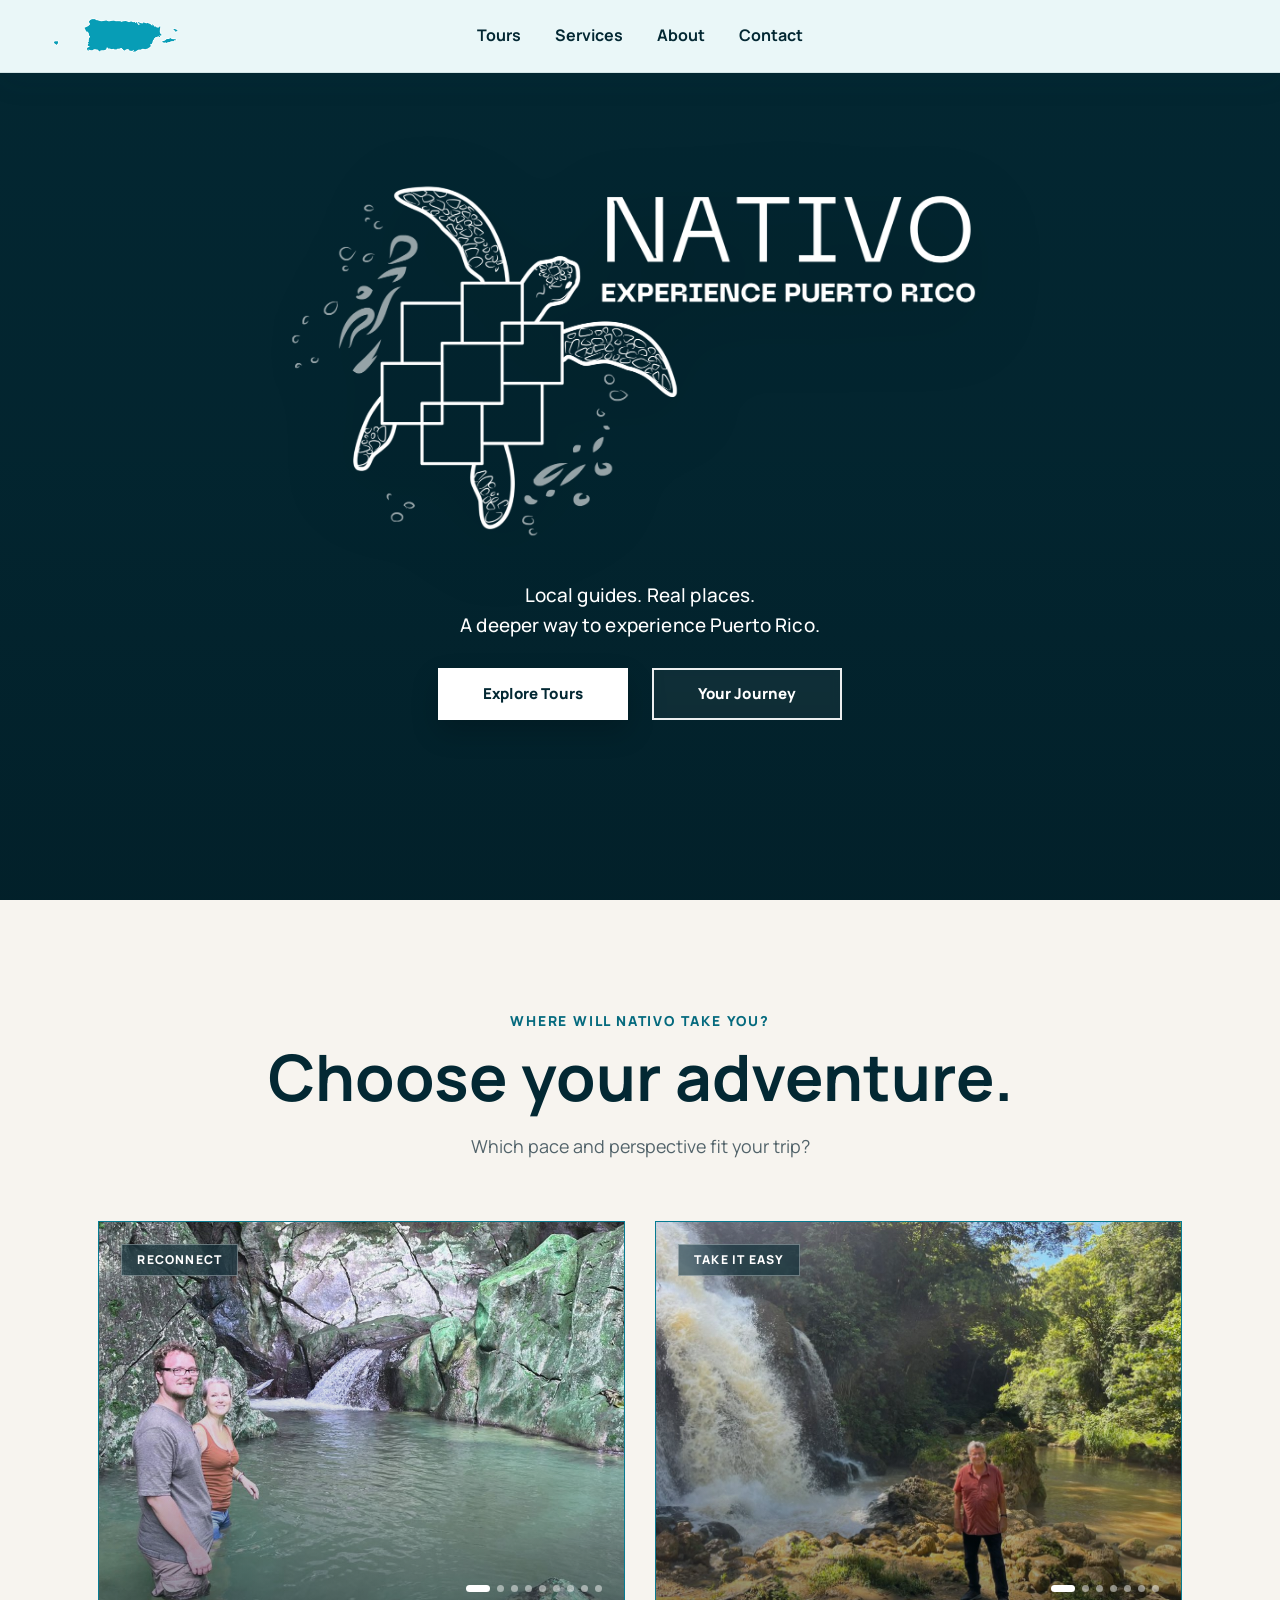
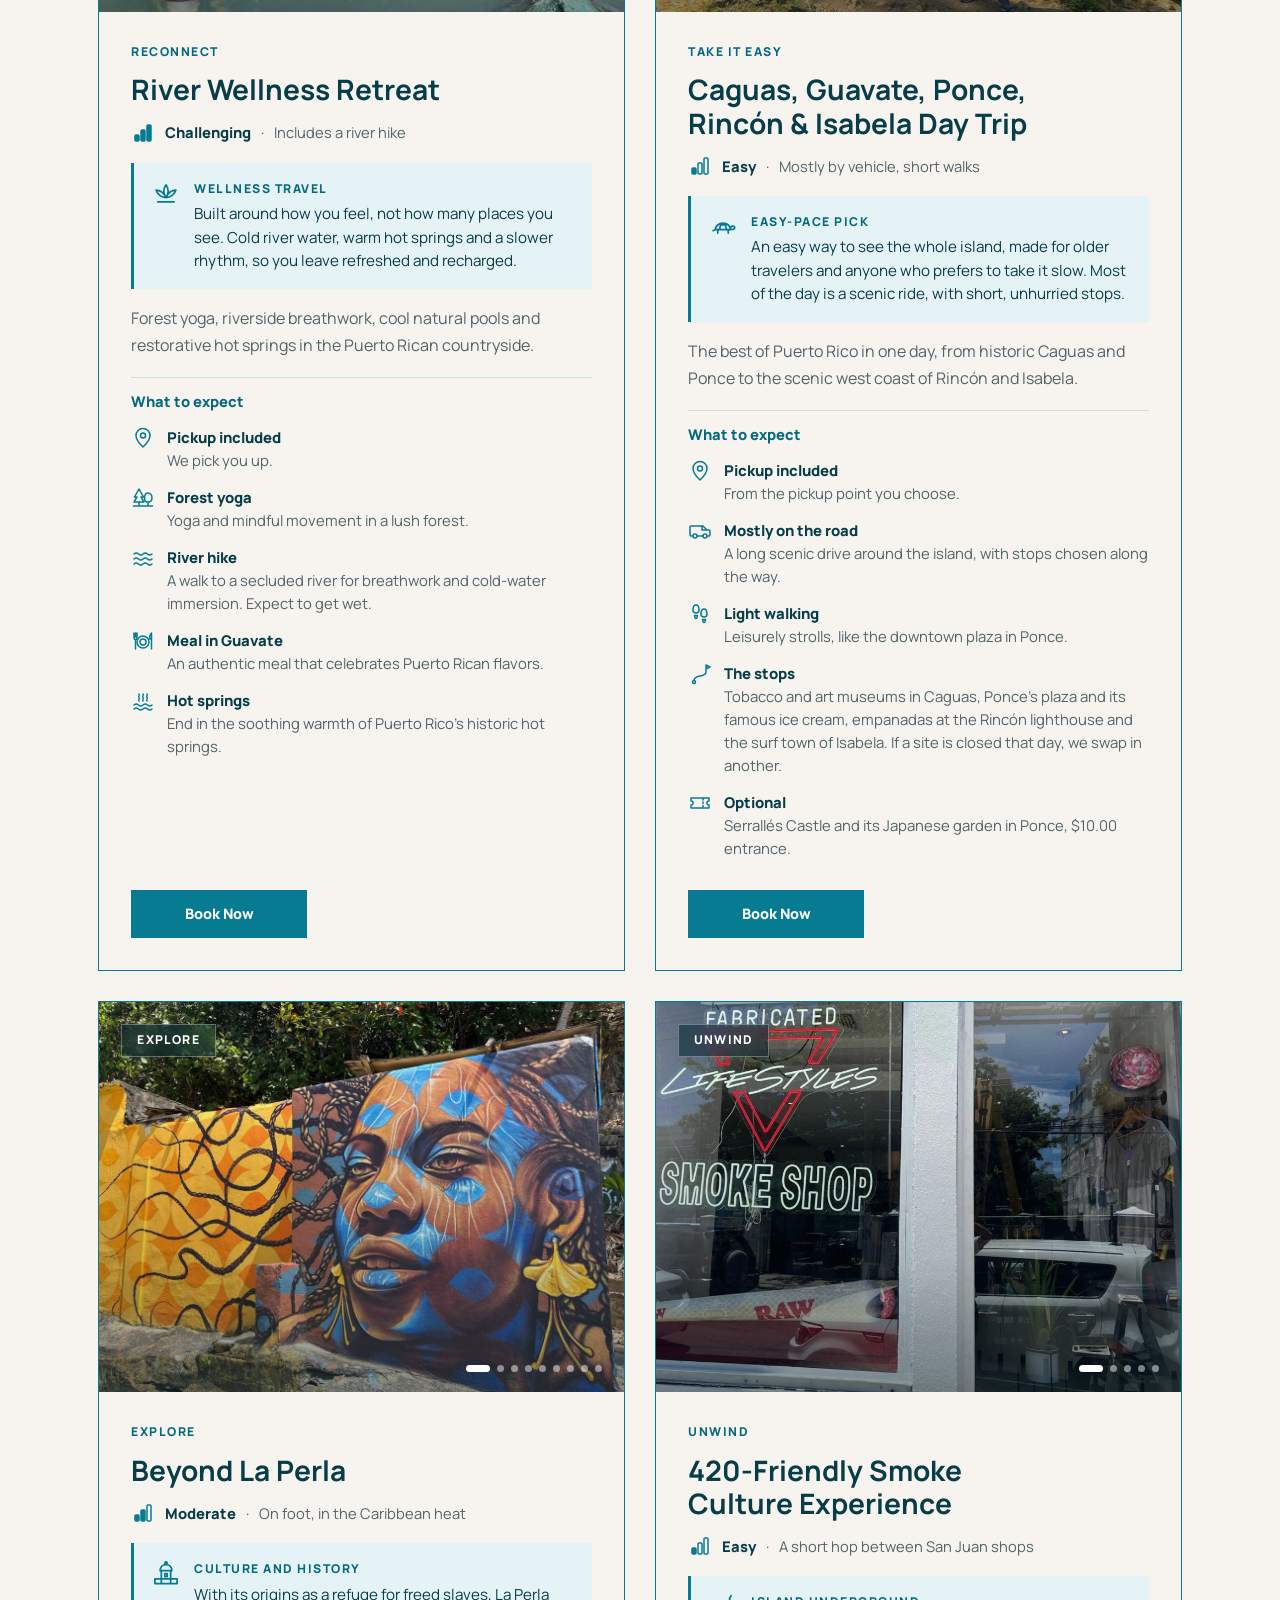
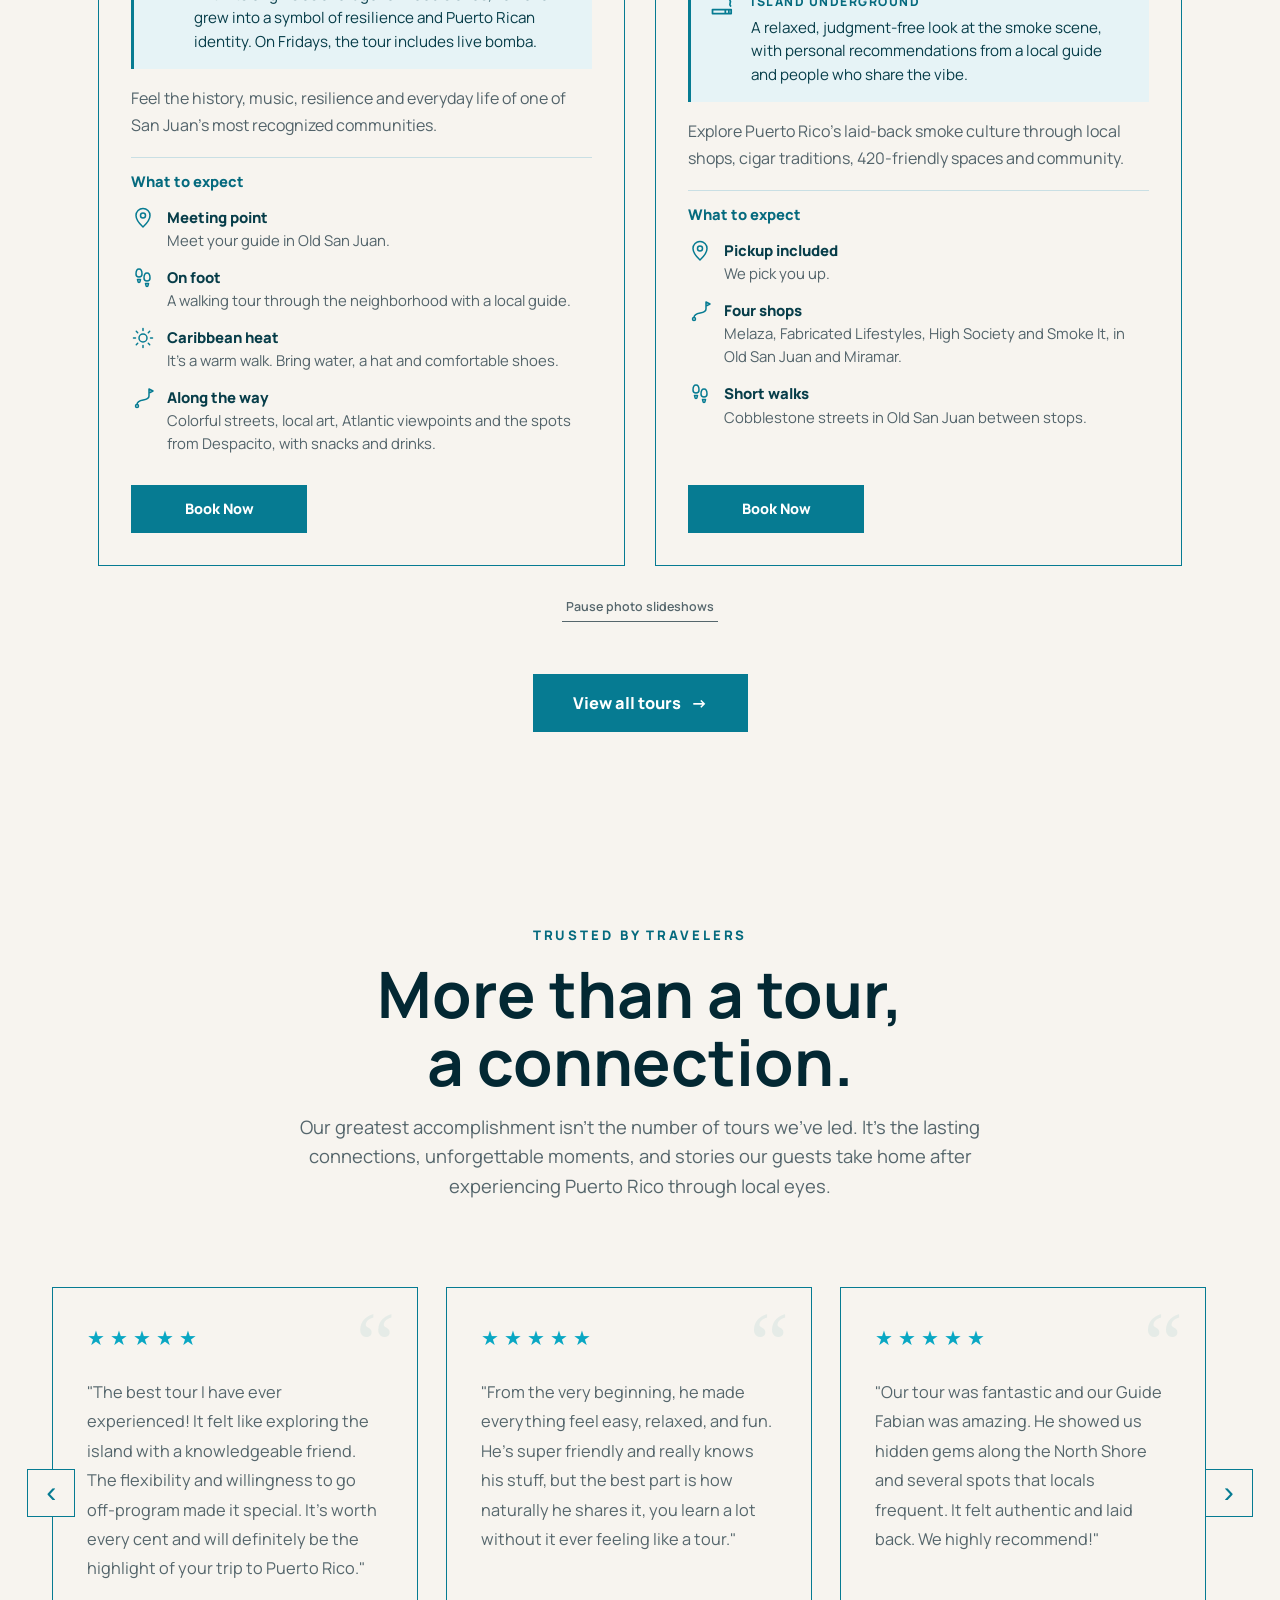
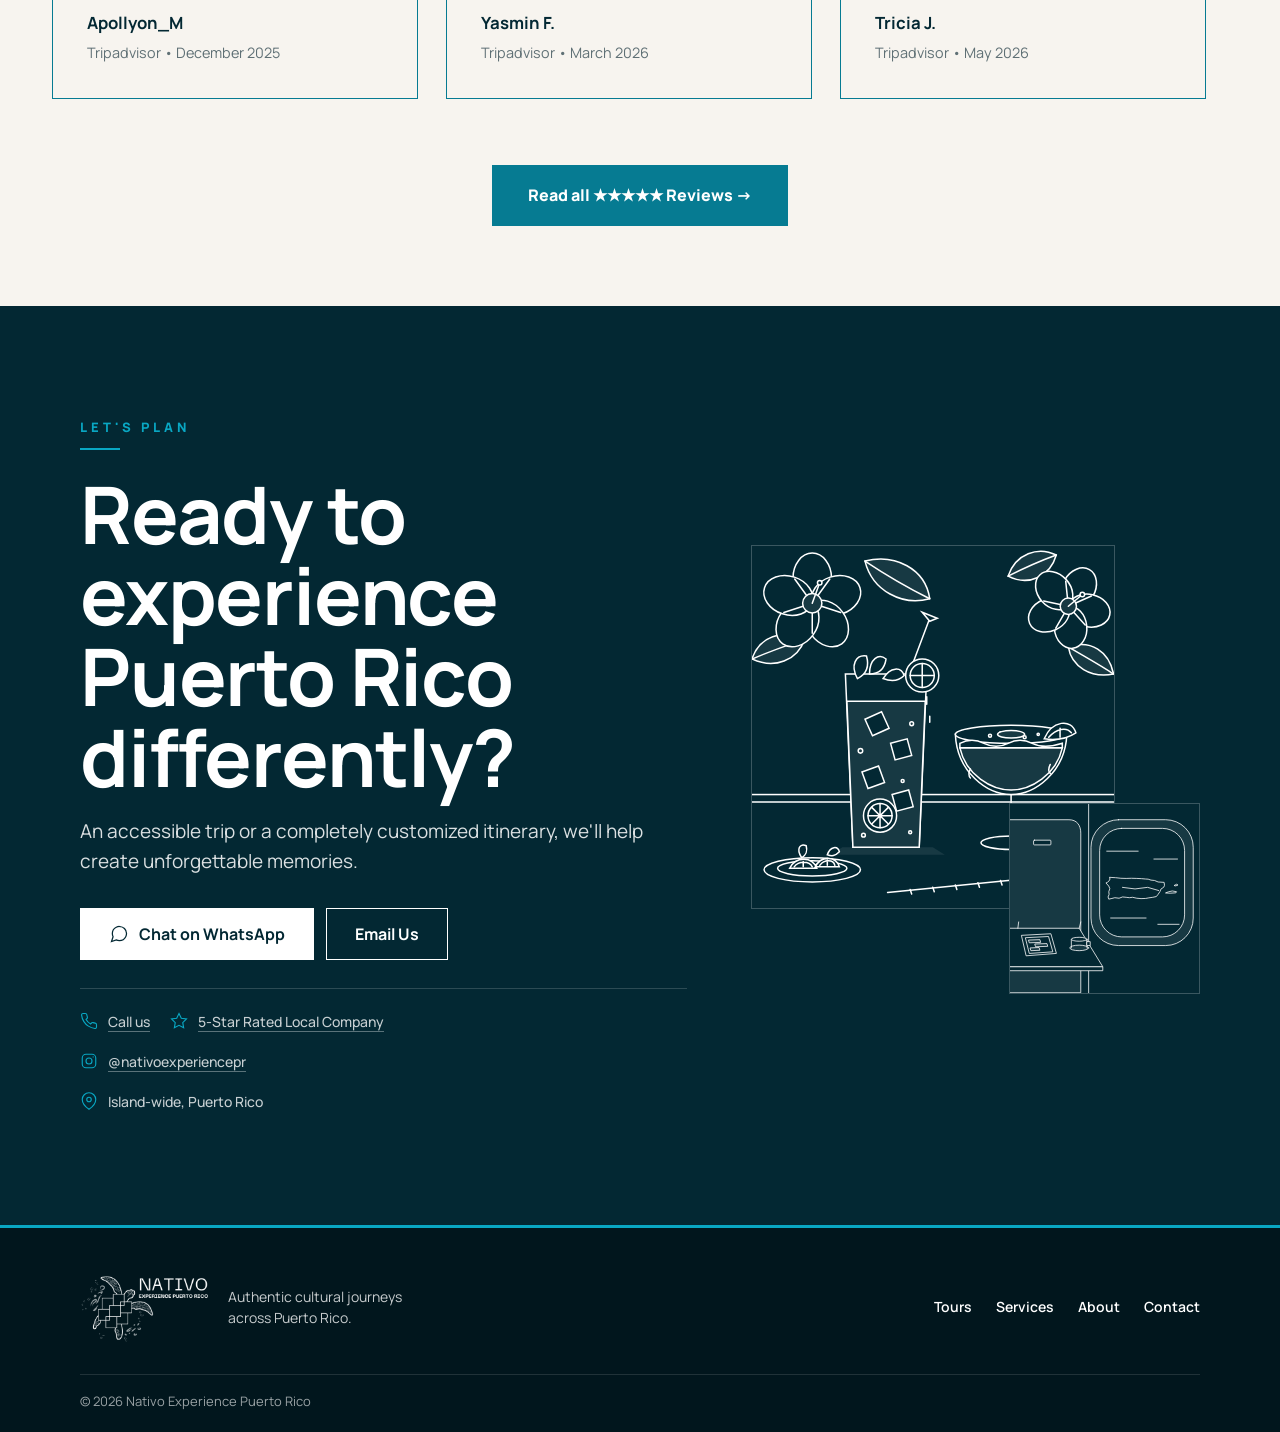
==== preview/index.html @ 61903c1f "Actualizar el preview desde claude/gallant-bell-xg9ypx" ====
<!DOCTYPE html>
<html lang="en">
<head>
<meta name="robots" content="noindex, nofollow">

<meta charset="UTF-8">
<meta name="viewport" content="width=device-width, initial-scale=1.0">

<title>Nativo Experience Puerto Rico | Authentic Tours Across Puerto Rico</title>

<meta
name="description"
content="Discover Puerto Rico through authentic cultural trips and adventures curated by locals.">

<link rel="preconnect" href="https://fonts.googleapis.com">
<link rel="preconnect" href="https://fonts.gstatic.com" crossorigin>

<link
href="https://fonts.googleapis.com/css2?family=Manrope:wght@300;400;500;600;700;800&display=swap"
rel="stylesheet">

<link rel="icon" type="image/png" sizes="32x32" href="/assets/favicon-32.png?v=20260924a">
<link rel="apple-touch-icon" href="/assets/favicon-180.png?v=20260924a">
<link rel="stylesheet" href="styles.css?v=20260928d">

</head>

<!-- El ancla #home va en el body y no en el hero: el hero es
     sticky, y al estar pegado arriba el navegador lo da por
     visible y el logo no subía al principio de la página. -->
<body id="home">

<a class="salto-al-contenido" href="#contenido">Skip to main content</a>

<header class="site-header">

<div class="container nav-wrap">

<a class="brand" href="#home" aria-label="Nativo Experience Puerto Rico">
  <img
    class="nav-island-logo"
    src="/assets/pr-island.png"
    alt="Puerto Rico"
  >
</a>

<button
  class="menu-toggle"
  type="button"
  aria-expanded="false"
  aria-controls="primary-nav"
  aria-label="Menu"
>
  <span></span>
  <span></span>
  <span></span>
</button>

<nav class="primary-nav" id="primary-nav">

<ul class="nav-links">


<li><a href="tours.html">Tours</a></li>

<li><a href="services.html">Services</a></li>

<li><a href="about.html">About</a></li>


<li><a href="contact.html">Contact</a></li>

</ul>

</nav>

</div>

</header>

<main id="contenido">

<section class="hero lamina">

    <video class="hero-video" autoplay muted loop playsinline>
        <source src="/assets/hero-video.mp4" type="video/mp4">
    </video>

    <div class="hero-overlay"></div>

    <div class="hero-inner">

        <h1 class="solo-lectores">
            Nativo Experience Puerto Rico: authentic tours and private
            services across the island
        </h1>

        <div class="hero-logo-wrapper">

            <img
                class="hero-logo hero-logo-white"
                src="/assets/logo-white.png"
                alt="Nativo Experience Puerto Rico"
            >

            <img
                class="hero-logo hero-logo-teal"
                src="/assets/logo-teal.png"
                alt=""
                aria-hidden="true"
            >

        </div>

        <p class="hero-subtitle">
            Local guides. Real places.<br>
            A deeper way to experience Puerto Rico.
        </p>

        <div class="hero-cta-row">

            <a class="hero-cta hero-cta-primary" href="tours.html">
                Explore Tours
            </a>

            <a class="hero-cta hero-cta-secondary" href="#reviews">
                Your Journey
            </a>

        </div>

    </div>

</section>




  <div class="tour-sections-background">
<!-- ==========================================
FEATURED EXPERIENCES — CHANGING IMAGE CARDS
========================================== -->

<section class="featured-section" id="featured">

  <div class="container">

    <div class="section-title">

      <span>Where will Nativo take you?</span>

      <h2>Choose your adventure.</h2>

      <p>
        Which pace and perspective fit your trip?
      </p>

    </div>


    <div class="featured-grid">





<!-- ======================================
FEATURED CARD — RIVER WELLNESS RETREAT
======================================= -->

<article class="tour-card featured-tour-card">

  <div
    class="tour-card-gallery"
    data-featured-slideshow
    data-delay="0"
  >

    <img
      class="tour-card-slide is-active"
      src="/assets/wellness-waterfall-hike.jpg"
      alt="Forest waterfall hike during the wellness retreat"
    >

    <img
      class="tour-card-slide"
      src="/assets/wellness-waterfall-pool.jpg"
      alt="Natural waterfall pool during the river wellness retreat"
      loading="lazy"
    >

    <img
      class="tour-card-slide"
      src="/assets/wellness-rock-pool.jpg"
      alt="Rocky natural swimming pool in the Puerto Rican countryside"
      loading="lazy"
    >

    <img
      class="tour-card-slide"
      src="/assets/wellness-river-frog.jpg"
      alt="Small frog beside the river in Puerto Rico"
      loading="lazy"
    >

    <img
      class="tour-card-slide"
      src="/assets/wellness-forest-canopy.jpg"
      alt="Lush tropical forest in the Puerto Rican countryside"
      loading="lazy"
    >

    <img
      class="tour-card-slide"
      src="/assets/wellness-coamo-hot-spring-pool.jpg"
      alt="Thermal mineral pool at the Coamo hot springs in Puerto Rico"
      loading="lazy"
    >

    <img
      class="tour-card-slide"
      src="/assets/wellness-coamo-baths-night.jpg"
      alt="Lantern-lit walkways at the Coamo thermal baths after dark"
      loading="lazy"
    >

    <img
      class="tour-card-slide"
      src="/assets/wellness-coamo-night.jpg"
      alt="Evening atmosphere at the Coamo hot springs"
      loading="lazy"
    >

    <img
      class="tour-card-slide"
      src="/assets/wellness-coamo-sign.jpg"
      alt="Yo Amo Coamo sign in Coamo, Puerto Rico"
      loading="lazy"
    >

    <div class="tour-card-image-overlay"></div>

    <span class="tour-card-photo-label">
      Reconnect
    </span>

    <div
      class="tour-card-dots"
      aria-hidden="true"
    ></div>

  </div>


  <div class="tour-content">

    <span class="tour-tag">
      Reconnect
    </span>

    <h3>
      River Wellness Retreat
    </h3>

    <div class="tour-level">
      <img src="/assets/tours/icon-level-3-challenging.svg" width="24" height="24" alt="">
      <span class="solo-lectores">Difficulty:</span>
      <strong>Challenging</strong>
      <span class="tour-level-note">Includes a river hike</span>
    </div>

    <div class="tour-spotlight">
      <img src="/assets/tours/icon-wellness.svg" width="28" height="28" alt="">
      <div>
        <strong>Wellness travel</strong>
        <span>Built around how you feel, not how many places you see. Cold river water, warm hot springs and a slower rhythm, so you leave refreshed and recharged.</span>
      </div>
    </div>

    <p>
      Forest yoga, riverside breathwork, cool natural pools and
      restorative hot springs in the Puerto Rican countryside.
    </p>

    <details class="tour-fold">
      <summary>What to expect</summary>
      <ul class="tour-expect">
        <li>
          <img src="/assets/tours/icon-meet.svg" width="24" height="24" alt="">
          <span><strong>Pickup included</strong> We pick you up.</span>
        </li>
        <li>
          <img src="/assets/tours/icon-forest.svg" width="24" height="24" alt="">
          <span><strong>Forest yoga</strong> Yoga and mindful movement in a lush forest.</span>
        </li>
        <li>
          <img src="/assets/tours/icon-river.svg" width="24" height="24" alt="">
          <span><strong>River hike</strong> A walk to a secluded river for breathwork and cold-water immersion. Expect to get wet.</span>
        </li>
        <li>
          <img src="/assets/tours/icon-meal.svg" width="24" height="24" alt="">
          <span><strong>Meal in Guavate</strong> An authentic meal that celebrates Puerto Rican flavors.</span>
        </li>
        <li>
          <img src="/assets/tours/icon-hot-springs.svg" width="24" height="24" alt="">
          <span><strong>Hot springs</strong> End in the soothing warmth of Puerto Rico’s historic hot springs.</span>
        </li>
      </ul>
    </details>

    <button
      class="bokunButton card-button"
      type="button"
      disabled
      id="bokun-featured-wellness"
      data-src="https://widgets.bokun.io/online-sales/7fab5ffc-1687-4220-aff5-7a5a1f460898/experience/1243165?partialView=1"
      data-testid="widget-book-button"
    >
      Book Now
    </button>

  </div>

</article>




      <!-- ======================================
      FEATURED CARD — ISLAND DAY TRIP (EASY PACE)
      ======================================= -->

      <article class="tour-card featured-tour-card">

        <div
          class="tour-card-gallery"
          data-featured-slideshow
          data-delay="1200"
        >

          <img
            class="tour-card-slide is-active"
            src="/assets/daytrip-waterfall-guest.jpg"
            alt="Traveler standing beside a rushing waterfall in the Puerto Rican countryside"
          >

          <img
            class="tour-card-slide"
            src="/assets/daytrip-west-coast-overlook.jpg"
            alt="Ocean overlook on the west coast of Puerto Rico"
            loading="lazy"
          >

          <img
            class="tour-card-slide"
            src="/assets/daytrip-carved-face-road.jpg"
            alt="Stone face carved into a hillside beside a coastal road"
            loading="lazy"
          >

          <img
            class="tour-card-slide"
            src="/assets/daytrip-colonial-town-street.jpg"
            alt="Colorful historic houses and a shade tree on a town street"
            loading="lazy"
          >

          <img
            class="tour-card-slide"
            src="/assets/daytrip-seaside-promenade.jpg"
            alt="Palm-lined seaside promenade with murals below green cliffs"
            loading="lazy"
          >

          <img
            class="tour-card-slide"
            src="/assets/daytrip-coconut-ice-cream-stand.jpg"
            alt="Painted stand selling coconut and passion fruit ice cream"
            loading="lazy"
          >

          <img
            class="tour-card-slide"
            src="/assets/daytrip-historic-cafe.jpg"
            alt="Ornate white bar with stools and chandeliers"
            loading="lazy"
          >

          <div class="tour-card-image-overlay"></div>

          <span class="tour-card-photo-label">
            Take it easy
          </span>

          <div
            class="tour-card-dots"
            aria-hidden="true"
          ></div>

        </div>


        <div class="tour-content">

          <span class="tour-tag">
            Take it easy
          </span>

          <h3>
            Caguas, Guavate, Ponce, Rincón &amp; Isabela Day Trip
          </h3>

          <div class="tour-level">
            <img src="/assets/tours/icon-level-1-easy.svg" width="24" height="24" alt="">
            <span class="solo-lectores">Difficulty:</span>
            <strong>Easy</strong>
            <span class="tour-level-note">Mostly by vehicle, short walks</span>
          </div>

          <div class="tour-spotlight">
            <img src="/assets/tours/icon-easy-pace.svg" width="28" height="28" alt="">
            <div>
              <strong>Easy-pace pick</strong>
              <span>An easy way to see the whole island, made for older travelers and anyone who prefers to take it slow. Most of the day is a scenic ride, with short, unhurried stops.</span>
            </div>
          </div>

          <p>
            The best of Puerto Rico in one day, from historic Caguas and
            Ponce to the scenic west coast of Rincón and Isabela.
          </p>

          <details class="tour-fold">
            <summary>What to expect</summary>
            <ul class="tour-expect">
              <li>
                <img src="/assets/tours/icon-meet.svg" width="24" height="24" alt="">
                <span><strong>Pickup included</strong> From the pickup point you choose.</span>
              </li>
              <li>
                <img src="/assets/tours/icon-pickup.svg" width="24" height="24" alt="">
                <span><strong>Mostly on the road</strong> A long scenic drive around the island, with stops chosen along the way.</span>
              </li>
              <li>
                <img src="/assets/tours/icon-walk.svg" width="24" height="24" alt="">
                <span><strong>Light walking</strong> Leisurely strolls, like the downtown plaza in Ponce.</span>
              </li>
              <li>
                <img src="/assets/tours/icon-stops.svg" width="24" height="24" alt="">
                <span><strong>The stops</strong> Tobacco and art museums in Caguas, Ponce’s plaza and its famous ice cream, empanadas at the Rincón lighthouse and the surf town of Isabela. If a site is closed that day, we swap in another.</span>
              </li>
              <li>
                <img src="/assets/tours/icon-optional.svg" width="24" height="24" alt="">
                <span><strong>Optional</strong> Serrallés Castle and its Japanese garden in Ponce, $10.00 entrance.</span>
              </li>
            </ul>
          </details>

          <button
            class="bokunButton card-button"
            type="button"
            disabled
            id="bokun-featured-day-trip"
            data-src="https://widgets.bokun.io/online-sales/7fab5ffc-1687-4220-aff5-7a5a1f460898/experience/1174843?partialView=1"
            data-testid="widget-book-button"
          >
            Book Now
          </button>

        </div>

      </article>


    <!-- ======================================
FEATURED CARD — BEYOND LA PERLA
======================================= -->

<article class="tour-card featured-tour-card">

  <div
    class="tour-card-gallery"
    data-featured-slideshow
    data-delay="2400"
  >

    <img
      class="tour-card-slide is-active"
      src="/assets/la-perla-mural.jpg"
      alt="Colorful mural celebrating Afro-Caribbean culture in La Perla"
    >

    <img
      class="tour-card-slide"
      src="/assets/la-perla-community-sign.jpg"
      alt="Comunidad La Perla sign overlooking the Atlantic Ocean"
      loading="lazy"
    >

    <img
      class="tour-card-slide"
      src="/assets/la-perla-colorful-street.jpg"
      alt="Colorful street and historic buildings near La Perla"
      loading="lazy"
    >

    <img
      class="tour-card-slide"
      src="/assets/la-perla-ocean-passage.jpg"
      alt="Passage between buildings opening toward the Atlantic Ocean in La Perla"
      loading="lazy"
    >

    <img
      class="tour-card-slide"
      src="/assets/la-perla-basketball-court.jpg"
      alt="Community basketball court beside the historic walls and ocean in La Perla"
      loading="lazy"
    >

    <img
      class="tour-card-slide"
      src="/assets/la-perla-cemetery.jpg"
      alt="Santa María Magdalena de Pazzis Cemetery overlooking the Atlantic Ocean"
      loading="lazy"
    >

    <img
      class="tour-card-slide"
      src="/assets/la-perla-fort-cemetery.jpg"
      alt="View of El Morro and Santa María Magdalena de Pazzis Cemetery"
      loading="lazy"
    >

    <img
      class="tour-card-slide"
      src="/assets/la-perla-overlook.jpg"
      alt="Panoramic overlook of the colorful homes of La Perla in Old San Juan"
      loading="lazy"
    >

    <img
      class="tour-card-slide"
      src="/assets/la-perla-old-san-juan-alley.jpg"
      alt="Shaded alley with colorful facades in Old San Juan on the way to La Perla"
      loading="lazy"
    >

    <div class="tour-card-image-overlay"></div>

    <span class="tour-card-photo-label">
      Explore
    </span>

    <div
      class="tour-card-dots"
      aria-hidden="true"
    ></div>

  </div>


  <div class="tour-content">

    <span class="tour-tag">
      Explore
    </span>

    <h3>
      Beyond La Perla
    </h3>

    <div class="tour-level">
      <img src="/assets/tours/icon-level-2-moderate.svg" width="24" height="24" alt="">
      <span class="solo-lectores">Difficulty:</span>
      <strong>Moderate</strong>
      <span class="tour-level-note">On foot, in the Caribbean heat</span>
    </div>

    <div class="tour-spotlight">
      <img src="/assets/tours/icon-culture.svg" width="28" height="28" alt="">
      <div>
        <strong>Culture and history</strong>
        <span>With its origins as a refuge for freed slaves, La Perla grew into a symbol of resilience and Puerto Rican identity. On Fridays, the tour includes live bomba.</span>
      </div>
    </div>

    <p>
      Feel the history, music, resilience and everyday life of
      one of San Juan's most recognized communities.
    </p>

    <details class="tour-fold">
      <summary>What to expect</summary>
      <ul class="tour-expect">
        <li>
          <img src="/assets/tours/icon-meet.svg" width="24" height="24" alt="">
          <span><strong>Meeting point</strong> Meet your guide in Old San Juan.</span>
        </li>
        <li>
          <img src="/assets/tours/icon-walk.svg" width="24" height="24" alt="">
          <span><strong>On foot</strong> A walking tour through the neighborhood with a local guide.</span>
        </li>
        <li>
          <img src="/assets/tours/icon-heat.svg" width="24" height="24" alt="">
          <span><strong>Caribbean heat</strong> It’s a warm walk. Bring water, a hat and comfortable shoes.</span>
        </li>
        <li>
          <img src="/assets/tours/icon-stops.svg" width="24" height="24" alt="">
          <span><strong>Along the way</strong> Colorful streets, local art, Atlantic viewpoints and the spots from Despacito, with snacks and drinks.</span>
        </li>
      </ul>
    </details>

    <button
      class="bokunButton card-button"
      type="button"
      disabled
      id="bokun-featured-la-perla"
      data-src="https://widgets.bokun.io/online-sales/7fab5ffc-1687-4220-aff5-7a5a1f460898/experience/1196867?partialView=1"
      data-testid="widget-book-button"
    >
      Book Now
    </button>

  </div>

</article>




      <!-- ======================================
      FEATURED CARD — SMOKE CULTURE
      ======================================= -->

      <article class="tour-card featured-tour-card">

        <div
          class="tour-card-gallery"
          data-featured-slideshow
          data-delay="3600"
        >

          <img
            class="tour-card-slide is-active"
            src="/assets/smoke-fabricated-lifestyles.jpg"
            alt="Fabricated Lifestyles smoke shop in Puerto Rico"
          >

          <img
            class="tour-card-slide"
            src="/assets/smoke-shop-interior.jpg"
            alt="Interior of a local smoke shop in Puerto Rico"
            loading="lazy"
          >

          <img
            class="tour-card-slide"
            src="/assets/smoke-420-way-signs.jpg"
            alt="420 Way and Stoner St signs hanging among colorful mermaid carvings"
            loading="lazy"
          >

          <img
            class="tour-card-slide"
            src="/assets/smoke-glass-display.jpg"
            alt="Glass accessories displayed inside a smoke shop"
            loading="lazy"
          >

          <img
            class="tour-card-slide"
            src="/assets/smoke-shop-merchandise.jpg"
            alt="Branded merchandise inside a Puerto Rico smoke shop"
            loading="lazy"
          >

          <div class="tour-card-image-overlay"></div>

          <span class="tour-card-photo-label">
            Unwind
          </span>

          <div
            class="tour-card-dots"
            aria-hidden="true"
          ></div>

        </div>


        <div class="tour-content">

          <span class="tour-tag">
            Unwind
          </span>

          <h3>
            420-Friendly Smoke Culture Experience
          </h3>

          <div class="tour-level">
            <img src="/assets/tours/icon-level-1-easy.svg" width="24" height="24" alt="">
            <span class="solo-lectores">Difficulty:</span>
            <strong>Easy</strong>
            <span class="tour-level-note">A short hop between San Juan shops</span>
          </div>

          <div class="tour-spotlight">
            <img src="/assets/tours/icon-underground.svg" width="28" height="28" alt="">
            <div>
              <strong>Island underground</strong>
              <span>A relaxed, judgment-free look at the smoke scene, with personal recommendations from a local guide and people who share the vibe.</span>
            </div>
          </div>

          <p>
            Explore Puerto Rico’s laid-back smoke culture through local
            shops, cigar traditions, 420-friendly spaces and community.
          </p>

          <details class="tour-fold">
            <summary>What to expect</summary>
            <ul class="tour-expect">
              <li>
                <img src="/assets/tours/icon-meet.svg" width="24" height="24" alt="">
                <span><strong>Pickup included</strong> We pick you up.</span>
              </li>
              <li>
                <img src="/assets/tours/icon-stops.svg" width="24" height="24" alt="">
                <span><strong>Four shops</strong> Melaza, Fabricated Lifestyles, High Society and Smoke It, in Old San Juan and Miramar.</span>
              </li>
              <li>
                <img src="/assets/tours/icon-walk.svg" width="24" height="24" alt="">
                <span><strong>Short walks</strong> Cobblestone streets in Old San Juan between stops.</span>
              </li>
            </ul>
          </details>

          <button
            class="bokunButton card-button"
            type="button"
            disabled
            id="bokun-featured-smoke"
            data-src="https://widgets.bokun.io/online-sales/7fab5ffc-1687-4220-aff5-7a5a1f460898/experience/1244586?partialView=1"
            data-testid="widget-book-button"
          >
            Book Now
          </button>

        </div>

      </article>


    </div>


    <div class="featured-controles">

      <button
        class="pausar-fotos"
        type="button"
        data-pausar-fotos
        aria-pressed="false">
        Pause photo slideshows
      </button>

    </div>


    <div class="featured-more">

      <a href="tours.html">
        View all tours
        <span aria-hidden="true">→</span>
      </a>

    </div>

  </div>

</section>







      </div>


  <section id="reviews" class="reviews-section">

    <div class="container">

        <div class="section-title centered">

            <span>TRUSTED BY TRAVELERS</span>

<h2>

More than a tour,
<br>
a connection.

</h2>

            <p>
                Our greatest accomplishment isn't the number of tours we've led.
                It's the lasting connections, unforgettable moments, and stories
                our guests take home after experiencing Puerto Rico through local eyes.
            </p>

        </div>

        <div class="review-carousel" data-review-carousel>

          <button
            class="review-arrow review-arrow-prev"
            type="button"
            aria-label="Previous reviews">
            <span aria-hidden="true">&#8249;</span>
          </button>

          <div
            class="review-track"
            tabindex="0"
            role="group"
            aria-label="Guest reviews. Scroll sideways to read more.">

            <article class="review-card">

                <div class="stars">&#9733;&#9733;&#9733;&#9733;&#9733;</div>

                <p>
                    &quot;The best tour I have ever experienced! It felt like exploring the island with a knowledgeable friend. The flexibility and willingness to go off-program made it special. It&#39;s worth every cent and will definitely be the highlight of your trip to Puerto Rico.&quot;
                </p>

                <h4>Apollyon_M</h4>

                <span>Tripadvisor &bull; December 2025</span>

            </article>

            <article class="review-card">

                <div class="stars">&#9733;&#9733;&#9733;&#9733;&#9733;</div>

                <p>
                    &quot;From the very beginning, he made everything feel easy, relaxed, and fun. He&#39;s super friendly and really knows his stuff, but the best part is how naturally he shares it, you learn a lot without it ever feeling like a tour.&quot;
                </p>

                <h4>Yasmin F.</h4>

                <span>Tripadvisor &bull; March 2026</span>

            </article>

            <article class="review-card">

                <div class="stars">&#9733;&#9733;&#9733;&#9733;&#9733;</div>

                <p>
                    &quot;Our tour was fantastic and our Guide Fabian was amazing. He showed us hidden gems along the North Shore and several spots that locals frequent. It felt authentic and laid back. We highly recommend!&quot;
                </p>

                <h4>Tricia J.</h4>

                <span>Tripadvisor &bull; May 2026</span>

            </article>

            <article class="review-card">

                <div class="stars">&#9733;&#9733;&#9733;&#9733;&#9733;</div>

                <p>
                    &quot;My 20 year old son and I had a great time walking San Juan and the La Perla neighborhood with Fabian. He had so much knowledge to share in an easy conversational way while also making sure we knew what to do to visit La Perla safely.&quot;
                </p>

                <h4>Jenna G.</h4>

                <span>Tripadvisor &bull; July 2026</span>

            </article>

            <article class="review-card">

                <div class="stars">&#9733;&#9733;&#9733;&#9733;&#9733;</div>

                <p>
                    &quot;The day before the tour, he personally called us to ask about our interest and then adjusted the itinerary to fit what we wanted to see. That level of attention made the experience feel very personal.&quot;
                </p>

                <h4>eunice h</h4>

                <span>Tripadvisor &bull; March 2026</span>

            </article>

            <article class="review-card">

                <div class="stars">&#9733;&#9733;&#9733;&#9733;&#9733;</div>

                <p>
                    &quot;It was a wonderful trip. I truly enjoyed it and really felt the passion and culture of the people. It reminded me of the Arab culture I come from, and at the same time, it was so much fun with my tour guide.&quot;
                </p>

                <h4>Manar Marc S.</h4>

                <span>Tripadvisor &bull; July 2025</span>

            </article>

            <article class="review-card">

                <div class="stars">&#9733;&#9733;&#9733;&#9733;&#9733;</div>

                <p>
                    &quot;Fabian is a licensed tour guide that knows the entire island and tailors the trip to your interests. Minutes into the trip you will start thinking of him as your friend.&quot;
                </p>

                <h4>Thom F.</h4>

                <span>Tripadvisor &bull; November 2025</span>

            </article>

          </div>

          <button
            class="review-arrow review-arrow-next"
            type="button"
            aria-label="Next reviews">
            <span aria-hidden="true">&#8250;</span>
          </button>

        </div>

        <div class="reviews-button">

<a
class="button"
href="https://www.tripadvisor.com/Attraction_Review-g147320-d28063850-Reviews-Nativo_Experiences_Puerto_Rico-San_Juan_Puerto_Rico.html"
target="_blank"
rel="noopener noreferrer">

Read all ★★★★★ Reviews →

</a>

        </div>

    </div>

</section>










<section id="contact" class="cierre">

  <div class="cierre-wrap cierre-grid">

    <div class="cierre-texto">

      <span class="eyebrow">LET'S PLAN</span>

      <h2>Ready to experience Puerto Rico differently?</h2>

      <p>
        An accessible trip or a completely customized itinerary, we'll help create unforgettable memories.
      </p>

      <div class="cierre-botones">

        <a
          class="cierre-boton cierre-boton-blanco"
          href="https://wa.me/19393609002"
          target="_blank"
          rel="noopener noreferrer"><svg viewBox="0 0 24 24" fill="none" stroke="currentColor" stroke-width="1.5" stroke-linecap="round" stroke-linejoin="miter" aria-hidden="true" focusable="false"><path d="M21 11.5a8.38 8.38 0 0 1-.9 3.8 8.5 8.5 0 0 1-7.6 4.7 8.38 8.38 0 0 1-3.8-.9L3 21l1.9-5.7a8.38 8.38 0 0 1-.9-3.8 8.5 8.5 0 0 1 4.7-7.6 8.38 8.38 0 0 1 3.8-.9h.5a8.48 8.48 0 0 1 8 8v.5z"/></svg>Chat on WhatsApp</a>

        <a
          class="cierre-boton cierre-boton-contorno"
          href="mailto:info@nativotourspr.com">Email Us</a>

      </div>

      <ul class="cierre-datos">

        <li>
          <a href="tel:+19393609002" aria-label="Call us at +1 (939) 360-9002"><svg viewBox="0 0 24 24" fill="none" stroke="currentColor" stroke-width="1.5" stroke-linecap="round" stroke-linejoin="miter" aria-hidden="true" focusable="false"><path d="M22 16.92v3a2 2 0 0 1-2.18 2 19.79 19.79 0 0 1-8.63-3.07 19.5 19.5 0 0 1-6-6A19.79 19.79 0 0 1 2.12 4.18 2 2 0 0 1 4.11 2h3a2 2 0 0 1 2 1.72c.13.96.36 1.9.7 2.81a2 2 0 0 1-.45 2.11L8.09 9.91a16 16 0 0 0 6 6l1.27-1.27a2 2 0 0 1 2.11-.45c.9.34 1.85.57 2.81.7A2 2 0 0 1 22 16.92z"/></svg><span>Call us</span></a>
        </li>

        <li>
          <a
            href="https://www.tripadvisor.com/Attraction_Review-g147320-d28063850-Reviews-Nativo_Experiences_Puerto_Rico-San_Juan_Puerto_Rico.html"
            target="_blank"
            rel="noopener noreferrer"><svg viewBox="0 0 24 24" fill="none" stroke="currentColor" stroke-width="1.5" stroke-linecap="round" stroke-linejoin="miter" aria-hidden="true" focusable="false"><polygon points="12 2 15.09 8.26 22 9.27 17 14.14 18.18 21.02 12 17.77 5.82 21.02 7 14.14 2 9.27 8.91 8.26 12 2"/></svg><span>5-Star Rated Local Company</span></a>
        </li>

        <li>
          <a
            href="https://www.instagram.com/nativoexperiencepr/"
            target="_blank"
            rel="noopener noreferrer"><svg viewBox="0 0 24 24" fill="none" stroke="currentColor" stroke-width="1.5" stroke-linecap="round" stroke-linejoin="miter" aria-hidden="true" focusable="false"><rect x="3" y="3" width="18" height="18" rx="5"/><circle cx="12" cy="12" r="4"/><path d="M17.5 6.5h.01"/></svg><span>@nativoexperiencepr</span></a>
        </li>

        <li>
          <span class="cierre-dato"><svg viewBox="0 0 24 24" fill="none" stroke="currentColor" stroke-width="1.5" stroke-linecap="round" stroke-linejoin="miter" aria-hidden="true" focusable="false"><path d="M21 10c0 7-9 13-9 13s-9-6-9-13a9 9 0 0 1 18 0z"/><circle cx="12" cy="10" r="3"/></svg><span>Island-wide, Puerto Rico</span></span>
        </li>

      </ul>

    </div>

    <div class="cierre-dibujos">

      <div class="cierre-dibujo cierre-dibujo-grande"><svg focusable="false" viewBox="0 0 480 480" role="img" aria-label="Two fresh cocktails on a bar: a tall glass with ice, citrus, mint and a straw, and a coupe with a foamy top and a lime wheel, beside a small plate of lime wedges and mint, a jigger and a bar spoon, with flor de maga blossoms behind." style="color: var(--il-line, #09a7c3)">
<g style="fill: none; stroke: currentColor; stroke-width: 2; stroke-linejoin: miter; stroke-linecap: round; stroke-miterlimit: 10">
<path d="M150 20 C190 10 230 30 236 70 C200 80 160 60 150 20 Z" style="fill: var(--il-shade, #d6e9e9)"></path>
<path d="M150 20 C180 40 208 56 236 70"></path>
<path d="M0 150 C10 120 40 110 70 124 C60 152 30 164 0 150 Z" style="fill: var(--il-shade, #d6e9e9)"></path>
<path d="M0 150 C24 140 46 132 70 124"></path>
<path d="M340 40 C350 10 380 0 404 12 C396 40 368 54 340 40 Z" style="fill: var(--il-shade, #d6e9e9)"></path>
<path d="M340 40 C360 30 382 20 404 12"></path>
<path d="M480 170 C450 176 424 160 420 134 C450 124 474 140 480 170 Z" style="fill: var(--il-shade, #d6e9e9)"></path>
<path d="M480 170 C462 158 440 146 420 134"></path>
<ellipse cx="80.0" cy="42.7" rx="33.3" ry="25.6" transform="rotate(-90 80.0 42.7)" style="fill: var(--il-fill, #ffffff)"></ellipse>
<ellipse cx="111.7" cy="65.7" rx="33.3" ry="25.6" transform="rotate(-18 111.7 65.7)" style="fill: var(--il-fill, #ffffff)"></ellipse>
<ellipse cx="99.6" cy="102.9" rx="33.3" ry="25.6" transform="rotate(54 99.6 102.9)" style="fill: var(--il-fill, #ffffff)"></ellipse>
<ellipse cx="60.4" cy="102.9" rx="33.3" ry="25.6" transform="rotate(126 60.4 102.9)" style="fill: var(--il-fill, #ffffff)"></ellipse>
<ellipse cx="48.3" cy="65.7" rx="33.3" ry="25.6" transform="rotate(198 48.3 65.7)" style="fill: var(--il-fill, #ffffff)"></ellipse>
<path d="M80 76 L103.3 43.9"></path>
<path d="M80 76 L117.7 88.3"></path>
<path d="M80 76 L80.0 115.7"></path>
<path d="M80 76 L42.3 88.3"></path>
<path d="M80 76 L56.7 43.9"></path>
<circle cx="80" cy="76" r="12.8" style="fill: var(--il-shade, #d6e9e9)"></circle>
<path d="M80 76 L89.9 48.9"></path>
<circle cx="89.9" cy="48.9" r="3" style="fill: var(--il-fill, #ffffff)"></circle>
<ellipse cx="434.0" cy="55.7" rx="28.1" ry="21.6" transform="rotate(-60 434.0 55.7)" style="fill: var(--il-fill, #ffffff)"></ellipse>
<ellipse cx="447.5" cy="85.8" rx="28.1" ry="21.6" transform="rotate(12 447.5 85.8)" style="fill: var(--il-fill, #ffffff)"></ellipse>
<ellipse cx="422.9" cy="107.9" rx="28.1" ry="21.6" transform="rotate(84 422.9 107.9)" style="fill: var(--il-fill, #ffffff)"></ellipse>
<ellipse cx="394.3" cy="91.4" rx="28.1" ry="21.6" transform="rotate(156 394.3 91.4)" style="fill: var(--il-fill, #ffffff)"></ellipse>
<ellipse cx="401.2" cy="59.1" rx="28.1" ry="21.6" transform="rotate(228 401.2 59.1)" style="fill: var(--il-fill, #ffffff)"></ellipse>
<path d="M420 80 L450.6 66.4"></path>
<path d="M420 80 L442.4 104.9"></path>
<path d="M420 80 L403.3 109.0"></path>
<path d="M420 80 L387.3 73.0"></path>
<path d="M420 80 L416.5 46.7"></path>
<circle cx="420" cy="80" r="10.8" style="fill: var(--il-shade, #d6e9e9)"></circle>
<path d="M420 80 L438.6 64.4"></path>
<circle cx="438.6" cy="64.4" r="3" style="fill: var(--il-fill, #ffffff)"></circle>
<rect x="-2" y="330" width="484" height="152" style="fill: var(--il-fill, #ffffff)"></rect>
<path d="M0 340 H480"></path>
<path d="M120 400 H240 L256 410 H104 Z" style="fill: var(--il-shade, #d6e9e9); stroke: none"></path>
<path d="M206 176 L236 96"></path>
<path d="M226 88 L246 96 L236 100 Z" style="fill: var(--il-fill, #ffffff)"></path>
<path d="M124 170 L134 400 H222 L232 170 Z" style="fill: var(--il-fill, #ffffff)"></path>
<path d="M126 206 H230 L222 400 H134 Z" style="fill: var(--il-shade, #d6e9e9)"></path>
<path d="M150 230 L172 220 L182 242 L160 252 Z M184 262 L206 256 L212 278 L190 284 Z M146 300 L168 292 L176 314 L154 322 Z M186 330 L208 324 L214 346 L192 352 Z" style="fill: var(--il-fill, #ffffff)"></path>
<circle cx="170" cy="358" r="22" style="fill: var(--il-fill, #ffffff)"></circle>
<circle cx="170" cy="358" r="16"></circle>
<path d="M170 342 V374 M154 358 H186 M159 347 L181 369 M181 347 L159 369"></path>
<circle cx="144" cy="272" r="3"></circle>
<circle cx="212" cy="236" r="2.5"></circle>
<circle cx="200" cy="312" r="2"></circle>
<circle cx="148" cy="384" r="2.5"></circle>
<circle cx="210" cy="380" r="2"></circle>
<path d="M140 176 C130 158 138 144 152 146 C156 160 152 170 140 176 Z M156 170 C156 150 168 142 178 150 C176 164 168 170 156 170 Z M174 176 C184 160 198 160 202 172 C194 180 184 180 174 176 Z" style="fill: var(--il-fill, #ffffff)"></path>
<circle cx="226" cy="172" r="22" style="fill: var(--il-fill, #ffffff)"></circle>
<circle cx="226" cy="172" r="16"></circle>
<path d="M226 156 V188 M210 172 H242"></path>
<path d="M232 200 V210 M236 226 V234"></path>
<ellipse cx="344" cy="394" rx="40" ry="9" style="fill: var(--il-fill, #ffffff)"></ellipse>
<path d="M344 330 V392"></path>
<path d="M270 250 C272 300 312 330 344 330 C376 330 416 300 418 250 Z" style="fill: var(--il-fill, #ffffff)"></path>
<path d="M276 268 C284 304 318 324 344 324 C370 324 404 304 412 268 Z" style="fill: var(--il-shade, #d6e9e9)"></path>
<ellipse cx="344" cy="250" rx="74" ry="12" style="fill: var(--il-fill, #ffffff)"></ellipse>
<path d="M276 262 Q292 254 308 262 T340 262 T372 262 T412 262 L412 268 H276 Z" style="fill: var(--il-fill, #ffffff)"></path>
<circle cx="316" cy="252" r="2"></circle>
<circle cx="330" cy="248" r="1.5"></circle>
<circle cx="362" cy="254" r="2"></circle>
<circle cx="380" cy="250" r="1.5"></circle>
<ellipse cx="344" cy="250" rx="18" ry="5" style="fill: var(--il-shade, #d6e9e9)"></ellipse>
<path d="M388 256 C398 232 424 228 430 248 C418 256 402 258 388 256 Z" style="fill: var(--il-fill, #ffffff)"></path>
<path d="M394 254 C404 242 418 240 424 248 M409 242 V254"></path>
<path d="M290 296 Q286 304 290 308 M396 290 Q392 298 396 302"></path>
<ellipse cx="80" cy="430" rx="64" ry="16" style="fill: var(--il-fill, #ffffff)"></ellipse>
<ellipse cx="80" cy="428" rx="46" ry="10"></ellipse>
<path d="M50 428 C58 412 80 412 86 428 Z M84 426 C92 410 112 412 116 426 Z" style="fill: var(--il-fill, #ffffff)"></path>
<path d="M56 426 C62 418 76 418 80 426 M68 419 V426 M90 424 C96 416 108 416 110 424 M100 417 V424"></path>
<path d="M66 414 C58 402 64 394 72 398 C74 406 72 410 66 414 Z M100 410 C104 398 114 398 116 406 C110 412 106 412 100 410 Z" style="fill: var(--il-fill, #ffffff)"></path>
<path d="M420 360 H452 L444 384 H428 Z" style="fill: var(--il-fill, #ffffff)"></path>
<path d="M428 384 H444 L452 410 H420 Z" style="fill: var(--il-fill, #ffffff)"></path>
<path d="M180 460 L400 438"></path>
<path d="M210 456 L212 462 M240 453 L242 459 M270 450 L272 456 M300 447 L302 453 M330 444 L332 450 M360 441 L362 447"></path>
<circle cx="406" cy="437" r="5" style="fill: var(--il-fill, #ffffff)"></circle>
</g>
</svg></div>

      <div class="cierre-dibujo cierre-dibujo-chico"><svg focusable="false" viewBox="0 0 480 480" role="img" aria-label="Puerto Rico seen through an airplane window on arrival, with a phone showing a chat and a coffee on the seatback tray table." style="color: var(--il-line, #09a7c3)">
<g style="fill: none; stroke: currentColor; stroke-width: 2; stroke-linejoin: miter; stroke-linecap: round; stroke-miterlimit: 10">
<rect x="-2" y="-2" width="484" height="484" style="fill: var(--il-fill, #ffffff)"></rect>
<path d="M200 0 V480"></path>
<rect x="206" y="40" width="260" height="320" rx="70" style="fill: var(--il-shade, #d6e9e9)"></rect>
<rect x="228" y="62" width="216" height="276" rx="56" style="fill: var(--il-bg, #f7f4ef)"></rect>
<path d="M246 120 H326 M366 140 H426 M256 290 H346 M376 306 H430"></path>
<path d="M253.9 186.5 L259.3 186.9 L268.4 187.4 L281.9 188.9 L295.4 189.3 L309.0 188.9 L322.5 189.3 L334.2 189.8 L345.1 190.8 L351.4 191.2 L358.6 193.6 L367.6 194.5 L376.7 198.3 L383.9 198.8 L392.0 199.3 L392.9 206.9 L391.1 211.6 L383.9 216.4 L381.2 223.1 L376.7 229.7 L372.2 235.4 L363.1 237.3 L353.2 238.7 L345.1 240.2 L333.3 240.6 L322.5 239.7 L311.7 237.3 L303.6 238.3 L295.4 237.3 L286.4 236.4 L277.4 239.7 L266.6 238.3 L259.3 240.2 L251.2 242.0 L249.4 236.4 L252.1 229.7 L251.2 223.1 L253.9 215.4 L251.2 208.8 L244.0 200.7 L247.6 199.3 L252.1 195.5 L253.9 191.7 Z" style="fill: var(--il-fill, #ffffff)"></path>
<path d="M396.5 225.9 L403.7 223.1 L412.8 221.2 L423.6 223.1 L421.8 225.9 L408.3 226.8 Z" style="fill: var(--il-fill, #ffffff)"></path>
<path d="M418.2 206.9 L423.6 204.1 L427.2 206.0 L422.7 207.9 Z" style="fill: var(--il-fill, #ffffff)"></path>
<path d="M286 212 L318 216 L350 212 L378 220"></path>
<path d="M-40 40 H150 C170 40 180 54 180 74 V480 H-40 Z" style="fill: var(--il-shade, #d6e9e9)"></path>
<rect x="60" y="92" width="44" height="12" rx="2" style="fill: var(--il-fill, #ffffff)"></rect>
<path d="M-10 316 H176 L236 414 H-10 Z" style="fill: var(--il-fill, #ffffff)"></path>
<path d="M-10 414 H236 V424 H-10 Z" style="fill: var(--il-fill, #ffffff)"></path>
<path d="M176 316 L180 300 M20 316 L22 300"></path>
<path d="M30 334 L104 330 L118 380 L42 386 Z" style="fill: var(--il-fill, #ffffff)"></path>
<path d="M40 340 L98 337 L109 376 L50 380 Z"></path>
<path d="M48 346 L76 345 L78 352 L50 353 Z M64 356 L94 355 L96 362 L66 363 Z M52 366 L74 365 L76 372 L54 373 Z" style="fill: var(--il-shade, #d6e9e9)"></path>
<ellipse cx="176" cy="366" rx="24" ry="7" style="fill: var(--il-shade, #d6e9e9)"></ellipse>
<path d="M156 366 V344 H196 V366"></path>
<ellipse cx="176" cy="344" rx="20" ry="5" style="fill: var(--il-fill, #ffffff)"></ellipse>
<path d="M196 350 H204 V360 H196 Z" style="fill: var(--il-fill, #ffffff)"></path>
</g>
</svg></div>

    </div>

  </div>

</section>




</main>


<footer class="pie">

  <div class="cierre-wrap">

    <div class="pie-fila">

      <div class="pie-marca">

        <img
          class="pie-logo"
          src="/assets/logo-white.png"
          alt="Nativo Experience Puerto Rico">

        <p>Authentic cultural journeys across Puerto Rico.</p>

      </div>

      <nav aria-label="Footer">
        <ul class="pie-nav">
          <li><a href="tours.html">Tours</a></li>
          <li><a href="services.html">Services</a></li>
          <li><a href="about.html">About</a></li>
          <li><a href="contact.html">Contact</a></li>
        </ul>
      </nav>

    </div>

    <div class="pie-base">
      <p>&copy; <span data-anio>2026</span> Nativo Experience Puerto Rico</p>
    </div>

  </div>

</footer>

<script
src="https://widgets.bokun.io/assets/javascripts/apps/build/BokunWidgetsLoader.js?bookingChannelUUID=7fab5ffc-1687-4220-aff5-7a5a1f460898"
async>

</script>

<script src="script.js?v=20260928a"></script>

</body>

</html>
---- preview/styles.css ----
:root{

--primary:#09a7c3;
--primary-dark:#067b92;

/* Fondo de los botones. El turquesa de marca con texto blanco
   encima da 2.87:1 y el mínimo legible es 4.5:1. Estos dos dan
   4.93:1 y 7.14:1, y apenas cambian el color de la marca. */
--boton:#067b92;
--boton-hover:#045a6b;

--ocean:#032833;
--ocean2:#021d26;

--sand:#f7f4ef;

--white:#ffffff;

--text:#14343b;

/* Oscurecido: el gris anterior daba 3.81:1 sobre el
   turquesa claro de las secciones, por debajo del mínimo */
--muted:#55666c;

--shadow:0 20px 60px rgba(0,0,0,.14);

--radius:24px;

/* Alto real de la barra: los 72 px del contenido más el píxel
   del borde de abajo. Se usa para frenar el desplazamiento de
   los enlaces con almohadilla, que si no acaban por debajo de
   la barra fija. */
--alto-cabecera:73px;

}


/* Un enlace a #home o a #contact llevaba el navegador a poner la
   sección pegada al borde de arriba, y ahí es donde vive la
   cabecera fija: los primeros 73 px de la sección quedaban
   tapados. En la portada eso cortaba el logo de la tortuga y
   dejaba asomando una franja clara de la sección siguiente.
   Con esto el navegador frena justo esos 73 px antes. */

html{
  scroll-padding-top:var(--alto-cabecera);
}


/* Un número de teléfono partido en dos renglones, con el subrayado
   cortado a la mitad, se lee fatal. Va aquí y no en cada sitio
   donde aparezca uno: la primera vez lo arreglé solo en la página
   de tours y se quedó roto en servicios. */

a[href^="tel:"]{
  white-space:nowrap;
}

*{
margin:0;
padding:0;
box-sizing:border-box;
}

/* Sin scroll-behavior:smooth: el deslizamiento de los enlaces
   internos lo hace script.js (ver "IR A UNA SECCIÓN") */

body{

font-family:'Manrope',sans-serif;

color:var(--text);

background:var(--sand);

line-height:1.6;

overflow-x:hidden;

}

img{
display:block;
max-width:100%;
}

a{
text-decoration:none;
color:inherit;
}

.container{

width:min(1180px,92%);

margin:auto;

}


/* ==========================================
HEADER / NAVIGATION BAR
========================================== */

.site-header{
  position:fixed;
  top:0;
  left:0;

  width:100%;
  z-index:1000;

  background:rgba(234,247,248,.96);

  backdrop-filter:blur(18px);
  -webkit-backdrop-filter:blur(18px);

  border-bottom:1px solid rgba(7,61,73,.08);

  box-shadow:
    0 10px 30px rgba(7,61,73,.07);
}

.nav-wrap{
  height:72px;

  display:flex;
  align-items:center;
  justify-content:space-between;

  gap:30px;
}


/* El menú va anclado al centro de la barra, no a lo que tenga
   al lado.

   Repartido con el flex, su sitio dependía del ancho del botón
   de la derecha, y la página de tours ni siquiera lleva botón.
   Entre la portada y tours los enlaces saltaban más de 400 px,
   y entre la portada y servicios otros 15, porque "Book Now" y
   "Plan Your Stay" no miden lo mismo. Al pasar de una página a
   otra el menú parecía brincar.

   Solo de 701 px en adelante: por debajo, .primary-nav es el
   panel desplegable y se ancla a la cabecera, no a este
   contenedor. */

@media (min-width:701px){

  .nav-wrap{
    position:relative;
  }

  .primary-nav{
    position:absolute;
    top:50%;
    left:50%;

    transform:translate(-50%,-50%);
  }

}

.brand{
  display:flex;
  align-items:center;
  justify-content:flex-start;

  flex:0 0 170px;

  width:170px;
  height:72px;

  overflow:visible;
}

.nav-island-logo{
  display:block;

  width:54px;
  height:auto;
  max-width:none;

  object-fit:contain;

  transform:scale(2.4);
  transform-origin:left center;
}

.nav-links{
  display:flex;
  align-items:center;
  justify-content:center;

  flex:1;

  gap:34px;

  margin:0;
  padding:0;

  list-style:none;
}

.nav-links li{
  flex-shrink:0;
}

.nav-links a{
  position:relative;

  display:block;

  color:var(--ocean);

  font-weight:700;
  text-decoration:none;
  white-space:nowrap;

  transition:
    color .25s ease,
    transform .25s ease;
}

.nav-links a:link,
.nav-links a:visited{
  color:var(--ocean);
}

.nav-links a::after{
  content:"";

  position:absolute;
  left:50%;
  bottom:-8px;

  width:0;
  height:2px;

  background:var(--primary);

  border-radius:999px;

  transform:translateX(-50%);

  transition:
    width .25s ease;
}

.nav-links a:hover{
  color:var(--primary);

  transform:translateY(-1px);
}

.nav-links a:hover::after{
  width:100%;
}

/* ==========================================
NAVIGATION BAR — LAPTOPS / HALF-SCREEN WINDOWS
========================================== */

@media (max-width:1100px){

  .nav-wrap{
    gap:18px;
  }

  .brand{
    flex:0 0 150px;

    width:150px;
  }

  .nav-island-logo{
    width:54px;

    transform:scale(2.4);
  }

  .nav-links{
    gap:20px;
  }

  .nav-links a{
    font-size:.92rem;
  }

}


/* ==========================================
NAVIGATION BAR — SMALL LAPTOPS
========================================== */

@media (max-width:900px){

  .nav-wrap{
    gap:14px;
  }

  .brand{
    flex:0 0 138px;

    width:138px;
  }

  .nav-island-logo{
    width:54px;

    transform:scale(2.4);
  }

  .nav-links{
    gap:14px;
  }

  .nav-links a{
    font-size:.84rem;
  }

}


/* ==========================================
HERO — MAIN LAYOUT
========================================== */

.hero{
  position:relative;
  width:100%;

  height:calc(100vh - 72px);
  height:calc(100svh - 72px);
  min-height:720px;
  max-height:940px;

  margin-top:72px;
  overflow:hidden;

  color:#ffffff;
  background:var(--ocean);
}


/* ==========================================
LÁMINAS

Una sección con clase "lamina" se queda quieta y la
siguiente le pasa por encima. El top lo pone script.js
(ver allí por qué). Las secciones que la tapan necesitan
position:relative y fondo propio.
========================================== */

.laminas .lamina{
  position:sticky;
  top:var(--lamina-top,var(--alto-cabecera));
}


/* ==========================================
HERO — BACKGROUND VIDEO
========================================== */

.hero-video{
  position:absolute;
  inset:0;

  display:block;
  width:100%;
  height:100%;
  max-width:none;

  object-fit:cover;
  object-position:center;
}


/* ==========================================
HERO — VIDEO OVERLAY
========================================== */

.hero-overlay{
  position:absolute;
  inset:0;

  background:
    linear-gradient(
      180deg,
      rgba(1,20,27,.08) 0%,
      rgba(1,20,27,.17) 48%,
      rgba(1,20,27,.38) 100%
    );
}


/* ==========================================
HERO — CONTENT CONTAINER
========================================== */

.hero-inner{
  position:relative;
  z-index:2;

  width:min(1100px,94%);
  height:100%;
  margin:0 auto;
  padding:20px 0 56px;
  box-sizing:border-box;

  display:flex;
  flex-direction:column;
  align-items:center;
  justify-content:center;

  text-align:center;

  transform:translateY(-28px);
}


/* ==========================================
HERO — LOGO CONTAINER
========================================== */

.hero-logo-wrapper{
  position:relative;

  width:min(650px,90vw);
  height:415px;
  flex:0 0 415px;

  margin:0 auto;
  overflow:visible;
}


/* ==========================================
HERO — LOGO IMAGES
========================================== */

.hero-logo{
  position:absolute;
  top:-62px;
  left:50%;

  display:block;
  width:110%;
  height:auto;
  max-width:none;

  object-fit:contain;
  transform:translateX(-50%);

  transition:opacity .35s ease;

  filter:drop-shadow(
    0 18px 36px rgba(0,0,0,.30)
  );
}

.hero-logo-white{
  opacity:1;
}

.hero-logo-teal{
  opacity:0;
}

.hero-logo-wrapper:hover .hero-logo-white{
  opacity:0;
}

.hero-logo-wrapper:hover .hero-logo-teal{
  opacity:1;
}


/* ==========================================
HERO — SUBTITLE
========================================== */

.hero-subtitle{
  width:min(820px,90%);
  max-width:820px;

  margin:6px auto 0;

  color:#ffffff;

  font-size:clamp(1.18rem,1.1vw,1.34rem);
  font-weight:500;
  line-height:1.55;
  letter-spacing:.15px;
}


/* ==========================================
HERO — BUTTON ROW
========================================== */

.hero-cta-row{
  display:flex;
  align-items:center;
  justify-content:center;

  gap:24px;

  margin-top:28px;
  margin-bottom:0;
}


/* ==========================================
HERO — BUTTONS
========================================== */

.hero-cta{
  display:inline-flex;
  align-items:center;
  justify-content:center;

  min-width:190px;
  height:52px;
  padding:0 28px;
  box-sizing:border-box;

  border-radius:0;

  font-size:.94rem;
  font-weight:800;
  line-height:1;
  letter-spacing:.15px;
  text-align:center;
  text-decoration:none;
  white-space:nowrap;

  transition:
    transform .22s ease,
    background-color .22s ease,
    color .22s ease,
    border-color .22s ease,
    box-shadow .22s ease;
}

.hero-cta:hover{
  transform:translateY(-3px);
}

.hero-cta-primary{
  color:var(--ocean);
  background:#ffffff;

  box-shadow:
    0 12px 28px rgba(0,0,0,.18);
}

.hero-cta-primary:link,
.hero-cta-primary:visited{
  color:var(--ocean);
}

.hero-cta-primary:hover{
  color:var(--ocean);
  background:#f5f5f5;
}

.hero-cta-secondary{
  color:#ffffff;
  background:rgba(255,255,255,.05);

  border:2px solid rgba(255,255,255,.92);

  backdrop-filter:blur(5px);
  -webkit-backdrop-filter:blur(5px);
}

.hero-cta-secondary:link,
.hero-cta-secondary:visited{
  color:#ffffff;
}

.hero-cta-secondary:hover{
  color:#ffffff;
  background:rgba(255,255,255,.14);
}


/* ==========================================
HERO — LARGE / HIGH-RESOLUTION SCREENS
========================================== */

@media (min-width:1600px){

  .hero{
    min-height:780px;
    max-height:980px;
  }

  .hero-inner{
    width:min(1320px,92%);
    padding:24px 0 64px;

    transform:translateY(-32px);
  }

  .hero-logo-wrapper{
    width:min(740px,46vw);
    height:455px;
    flex-basis:455px;
  }

  .hero-logo{
    top:-70px;
    width:112%;
  }

  .hero-subtitle{
    width:min(900px,88%);
    max-width:900px;

    margin-top:10px;

    font-size:1.34rem;
  }

  .hero-cta-row{
    margin-top:32px;
    gap:28px;
  }

  .hero-cta{
    min-width:205px;
    height:54px;
    padding:0 32px;

    font-size:.98rem;
  }

}


/* ==========================================
HERO — LAPTOPS / HALF-SCREEN WINDOWS
========================================== */

@media (max-width:1100px){

  .hero{
    height:calc(100vh - 72px);
    height:calc(100svh - 72px);

    min-height:690px;
    max-height:820px;
  }

  .hero-inner{
    width:96%;
    padding:16px 0 52px;

    transform:translateY(-24px);
  }

  .hero-logo-wrapper{
    width:min(620px,90vw);
    height:385px;
    flex-basis:385px;
  }

  .hero-logo{
    top:-52px;
    width:110%;
  }

  .hero-subtitle{
    width:min(760px,90%);

    margin-top:6px;

    font-size:1.18rem;
    line-height:1.5;
  }

  .hero-cta-row{
    margin-top:26px;
    gap:26px;
  }

  .hero-cta{
    min-width:184px;
    height:50px;
    padding:0 24px;
  }

}


/* ==========================================
HERO — SMALL LAPTOPS / TABLETS
========================================== */

@media (max-width:800px){

  .hero{
    height:660px;
    min-height:660px;
    max-height:none;
  }

  .hero-inner{
    width:96%;
    padding:12px 0 46px;

    transform:translateY(-18px);
  }

  .hero-logo-wrapper{
    width:min(570px,92vw);
    height:355px;
    flex-basis:355px;
  }

  .hero-logo{
    top:-38px;
    width:108%;
  }

  .hero-subtitle{
    width:90%;

    margin-top:6px;

    font-size:1.1rem;
    line-height:1.5;
  }

  .hero-cta-row{
    margin-top:24px;
    gap:18px;
  }

  .hero-cta{
    min-width:168px;
    height:48px;
    padding:0 20px;

    font-size:.88rem;
  }

}


/* ==========================================
HERO — MOBILE
========================================== */

@media (max-width:560px){

  :root{
    --alto-cabecera:69px;
  }

  .hero{
    height:620px;
    min-height:620px;
    max-height:none;

    margin-top:68px;
  }

  .hero-inner{
    width:97%;
    padding:10px 0 34px;

    transform:translateY(-12px);
  }

  .hero-logo-wrapper{
    width:96vw;
    height:315px;
    flex-basis:315px;
  }

  .hero-logo{
    top:-18px;
    width:108%;
  }

  .hero-subtitle{
    width:92%;

    margin-top:4px;

    font-size:1rem;
    line-height:1.45;
  }

  .hero-cta-row{
    width:100%;

    margin-top:20px;
    gap:12px;

    flex-wrap:nowrap;
  }

  .hero-cta{
    width:44%;
    min-width:0;
    height:46px;
    padding:0 10px;

    font-size:.78rem;
  }

}


/* ==========================================
HERO — VERY SMALL MOBILE
========================================== */

@media (max-width:390px){

  .hero{
    height:650px;
    min-height:650px;
  }

  .hero-inner{
    padding-bottom:32px;

    transform:translateY(-8px);
  }

  .hero-logo-wrapper{
    height:300px;
    flex-basis:300px;
  }

  .hero-subtitle{
    font-size:.96rem;
  }

  .hero-cta-row{
    flex-direction:column;

    margin-top:20px;
    gap:12px;
  }

  .hero-cta{
    width:min(280px,88%);

    font-size:.84rem;
  }

}


/* ==========================================
SECTION HEADINGS
========================================== */

section{

padding:110px 0;

}

.section-title{

max-width:760px;

margin:0 auto 70px;

text-align:center;

}

.section-title span{

display:inline-block;

margin-bottom:14px;

font-size:.82rem;

font-weight:800;

letter-spacing:.22em;

text-transform:uppercase;

/* El turquesa de marca en texto pequeño sobre fondo
   claro se queda en 2.6:1. Este llega a 5.7:1. */
color:#056a7e;

}

.section-title h2{

font-size:clamp(2.5rem,5vw,4.4rem);

line-height:1.05;

margin-bottom:18px;

color:var(--ocean);

}

.section-title p{

font-size:1.15rem;

color:var(--muted);

max-width:700px;

margin:auto;

}




/* ==========================================
FEATURED TOURS + PRODUCT LIST
SHARED CONTINUOUS BACKGROUND
========================================== */

.tour-sections-background{
  position:relative;
  isolation:isolate;
  overflow:hidden;

  background:var(--sand);
}


/* ==========================================
FEATURED — MAIN SECTION
========================================== */

.featured-section{
  position:relative;
  padding:110px 0;
  overflow:hidden;
  background:transparent;
}


/* ==========================================
FEATURED — SECTION TITLE
========================================== */

.featured-section .section-title{
  width:min(820px,90%);
  max-width:820px;
  margin:0 auto 60px;
  text-align:center;
}

.featured-section .section-title span{
  display:block;
  margin-bottom:12px;
  color:#056a7e;
  font-size:.86rem;
  font-weight:800;
  letter-spacing:1.8px;
  text-transform:uppercase;
}

.featured-section .section-title h2{
  margin:0;
  color:var(--ocean);
  font-size:clamp(2.5rem,5vw,4.4rem);
  line-height:1.04;
}

.featured-section .section-title p{
  max-width:620px;
  margin:20px auto 0;
  color:#52636a;
  font-size:1.12rem;
  line-height:1.7;
}


/* ==========================================
FEATURED — CARD GRID
========================================== */

.featured-grid{
  width:min(1320px,92%);
  margin:0 auto;

  display:grid;
  grid-template-columns:repeat(2,minmax(0,1fr));
  gap:30px;
}


/* ==========================================
FEATURED — TOUR CARD
========================================== */

.featured-tour-card{
  position:relative;
  display:flex;
  flex-direction:column;
  min-width:0;
  overflow:hidden;

  /* Como la carta de servicios: sin caja blanca ni sombra,
     solo la línea oscura alrededor sobre el fondo arena */
  background:transparent;
  border:1.5px solid var(--primary-dark);
  border-radius:0;
}


/* ==========================================
FEATURED — CHANGING IMAGE GALLERY
========================================== */

.tour-card-gallery{
  position:relative;
  width:100%;
  height:390px;
  overflow:hidden;
  background:var(--ocean);
}


/* ==========================================
FEATURED — CHANGING IMAGES
========================================== */

.tour-card-slide{
  position:absolute;
  inset:0;

  display:block;
  width:100%;
  height:100%;

  object-fit:cover;
  object-position:center;

  opacity:0;

  transform:scale(1.04);
  transition:
    opacity 1.15s ease,
    transform 7s ease;

  pointer-events:none;
}

.tour-card-slide.is-active{
  opacity:1;
  transform:scale(1.13);
}


/* Alternate movement for visual variety */

.tour-card-slide:nth-of-type(even){
  transform-origin:left center;
}

.tour-card-slide:nth-of-type(odd){
  transform-origin:right center;
}


/* ==========================================
FEATURED — IMAGE OVERLAY
========================================== */

.tour-card-image-overlay{
  position:absolute;
  inset:0;
  z-index:2;

  background:
    linear-gradient(
      180deg,
      rgba(1,20,27,.04) 25%,
      rgba(1,20,27,.18) 65%,
      rgba(1,20,27,.48) 100%
    );

  pointer-events:none;
}


/* ==========================================
FEATURED — PHOTO LABEL
========================================== */

.tour-card-photo-label{
  position:absolute;
  top:22px;
  left:22px;
  z-index:3;

  display:inline-flex;
  align-items:center;
  justify-content:center;

  padding:9px 15px;

  color:#ffffff;
  background:rgba(1,38,48,.52);
  border:1px solid rgba(255,255,255,.32);
  border-radius:0;

  backdrop-filter:blur(10px);
  -webkit-backdrop-filter:blur(10px);

  font-size:.76rem;
  font-weight:800;
  letter-spacing:1.2px;
  line-height:1;
  text-transform:uppercase;
}


/* ==========================================
FEATURED — SLIDESHOW DOTS
========================================== */

.tour-card-dots{
  position:absolute;
  right:22px;
  bottom:20px;
  z-index:4;

  display:flex;
  align-items:center;
  gap:7px;
}

.tour-card-dot{
  width:7px;
  height:7px;

  padding:0;
  border:0;
  border-radius:50%;

  background:rgba(255,255,255,.48);

  transition:
    width .3s ease,
    background-color .3s ease;
}

.tour-card-dot.is-active{
  width:24px;
  border-radius:999px;
  background:#ffffff;
}


/* ==========================================
FEATURED — CARD CONTENT
========================================== */

.featured-tour-card .tour-content{
  display:flex;
  flex-direction:column;
  flex:1;

  padding:30px 32px 32px;
}


/* ==========================================
FEATURED — CONTENT TAG
========================================== */

.featured-tour-card .tour-tag{
  display:block;
  margin-bottom:12px;

  /* El turquesa de marca en mayúsculas pequeñas sobre
     blanco se queda en 2.86:1. Este llega a 6.2:1. */
  color:#056a7e;
  font-size:.76rem;
  font-weight:800;
  letter-spacing:1.5px;
  text-transform:uppercase;
}


/* ==========================================
FEATURED — TOUR TITLE
========================================== */

.featured-tour-card .tour-content h3{
  margin:0;

  /* El mismo turquesa oscuro de los titulares de sección,
     en vez del casi negro que se usaba antes */
  color:#073d49;
  font-size:clamp(1.55rem,2.2vw,2rem);
  line-height:1.18;

  /* Sin esto, un título largo deja una palabra sola abajo */
  text-wrap:balance;
}


/* ==========================================
FEATURED — DIFFICULTY LEVEL
Las barras del icono dicen el nivel sin leer; la palabra lo
confirma y la nota dice por qué, para quien viaja con mayores.
========================================== */

.featured-tour-card .tour-level{
  display:flex;
  flex-wrap:wrap;
  align-items:center;
  gap:4px 10px;

  margin-top:14px;

  color:#073d49;
  font-size:.92rem;
  line-height:1.4;
}

.featured-tour-card .tour-level img{
  flex:none;
}

.featured-tour-card .tour-level strong{
  font-weight:800;
}

.featured-tour-card .tour-level-note{
  color:#52636a;
}

.featured-tour-card .tour-level-note::before{
  content:"·";
  margin-right:10px;
}


/* ==========================================
FEATURED — SPOTLIGHT
Lo que distingue a cada tour: accesibilidad, cultura,
viaje saludable o la vibra underground.
========================================== */

.featured-tour-card .tour-spotlight{
  display:grid;
  grid-template-columns:28px 1fr;
  gap:14px;
  align-items:start;

  margin-top:18px;
  padding:16px 18px;

  background:#e6f3f6;
  border-left:3px solid var(--boton);
}

.featured-tour-card .tour-spotlight strong{
  display:block;
  margin-bottom:4px;

  color:#056a7e;
  font-size:.76rem;
  font-weight:800;
  letter-spacing:1.5px;
  text-transform:uppercase;
}

.featured-tour-card .tour-spotlight span{
  display:block;

  color:#073d49;
  font-size:.95rem;
  line-height:1.55;
}


/* ==========================================
FEATURED — WHAT TO EXPECT
Plegado en el celular, abierto y fijo en escritorio:
lo decide script.js (PLEGABLES SEGÚN EL ANCHO).
========================================== */

.featured-tour-card .tour-fold{
  margin-bottom:26px;

  border-top:1px solid #c9dfe4;
}

.featured-tour-card .tour-fold summary{
  display:flex;
  align-items:center;
  justify-content:space-between;
  gap:16px;

  min-height:48px;

  color:#056a7e;
  font-size:.92rem;
  font-weight:800;

  cursor:pointer;
  list-style:none;
}

.featured-tour-card .tour-fold summary::-webkit-details-marker{
  display:none;
}

.featured-tour-card .tour-fold summary::after{
  content:"+";

  font-size:22px;
  font-weight:300;
  line-height:1;
}

.featured-tour-card .tour-fold[open] summary::after{
  content:"\2212";
}

.tour-expect{
  display:flex;
  flex-direction:column;
  gap:14px;

  padding-bottom:4px;

  list-style:none;
}

.tour-expect li{
  display:grid;
  grid-template-columns:24px 1fr;
  gap:12px;
  align-items:start;

  color:#52636a;
  font-size:.93rem;
  line-height:1.55;
}

.tour-expect strong{
  display:block;

  color:#073d49;
  font-weight:800;
}

@media (min-width:1024px){

  /* Abierto y fijo: el título se queda, el signo sobra */
  .svc-folds .featured-tour-card .tour-fold summary{
    cursor:default;
  }

  .svc-folds .featured-tour-card .tour-fold summary::after{
    content:none;
  }

}


/* ==========================================
FEATURED — TOUR DESCRIPTION
========================================== */

.featured-tour-card .tour-content p{
  margin:16px 0 18px;

  color:#52636a;
  font-size:1rem;
  line-height:1.68;
}


/* ==========================================
FEATURED — CARD BUTTON
========================================== */

.featured-tour-card .card-button{
  display:inline-flex;
  align-items:center;
  justify-content:center;

  width:fit-content;
  min-width:176px;
  min-height:48px;
  margin-top:auto;
  padding:12px 22px;
  box-sizing:border-box;

  color:#ffffff;
  background:var(--boton);
  border:0;
  border-radius:0;

  cursor:pointer;

  font:inherit;
  font-size:.9rem;
  font-weight:800;
  line-height:1;
  text-align:center;
  text-decoration:none;
  white-space:nowrap;

  transition:background-color .25s ease;
}

.featured-tour-card .card-button:link,
.featured-tour-card .card-button:visited{
  color:#ffffff;
}

.featured-tour-card .card-button:hover{
  color:#ffffff;
  background:var(--boton-hover);
}


/* ==========================================
FEATURED — HOVER IMAGE EFFECT
========================================== */

.featured-tour-card:hover .tour-card-slide.is-active{
  transform:scale(1.17);
}


/* ==========================================
FEATURED — LARGE / HIGH-RESOLUTION SCREENS
========================================== */

@media (min-width:1600px){

  .featured-section{
    padding:130px 0;
  }

  .featured-section .section-title{
    width:min(900px,88%);
    max-width:900px;
    margin-bottom:68px;
  }

  .featured-grid{
    width:min(1480px,90%);
    gap:40px;
  }

  .tour-card-gallery{
    height:470px;
  }

  .featured-tour-card .tour-content{
    padding:36px 38px 38px;
  }

}


/* ==========================================
FEATURED — TABLETS
========================================== */

@media (max-width:900px){

  .featured-grid{
    width:min(720px,90%);
    grid-template-columns:1fr;
    gap:26px;
  }

  .tour-card-gallery{
    height:380px;
  }

}


/* ==========================================
FEATURED — MOBILE
========================================== */

@media (max-width:560px){

  .featured-section{
    padding:80px 0;
  }

  .featured-section .section-title{
    width:88%;
    margin-bottom:42px;
  }

  .featured-section .section-title h2{
    font-size:2.35rem;
  }

  .featured-section .section-title p{
    font-size:1rem;
  }

  .featured-grid{
    width:90%;
    gap:22px;
  }


  .tour-card-gallery{
    height:285px;
  }

  .featured-tour-card .tour-content{
    padding:25px;
  }

  .featured-tour-card .tour-content h3{
    font-size:1.55rem;
  }

  /* En el teléfono la nota no cabe al lado y bajaba con el punto
     colgando al principio. Va debajo, alineada con el nivel. */
  .featured-tour-card .tour-level-note{
    flex-basis:100%;
    padding-left:34px;
  }

  .featured-tour-card .tour-level-note::before{
    content:none;
  }

  /* El texto del destaque ocupa todo el ancho: al lado del
     icono quedaba una columna de cuatro palabras */
  .featured-tour-card .tour-spotlight{
    align-items:center;
    row-gap:8px;
  }

  .featured-tour-card .tour-spotlight > div{
    display:contents;
  }

  .featured-tour-card .tour-spotlight strong{
    margin-bottom:0;
  }

  .featured-tour-card .tour-spotlight span{
    grid-column:1 / -1;
  }

  .featured-tour-card .card-button{
    width:100%;
  }

}


/* ==========================================
FEATURED — REDUCED MOTION ACCESSIBILITY
========================================== */

@media (prefers-reduced-motion:reduce){

  .tour-card-slide,
  .featured-tour-card,
  .featured-tour-card .card-button{
    transition:none;
  }

  .tour-card-slide.is-active{
    transform:scale(1.04);
  }

}


/* ==========================================
ISLAND STORY
========================================== */

/* La selva se queda quieta y el contenido sube por encima,
   como una ventana. background-attachment:fixed haría lo mismo,
   pero el iPhone lo ignora.

   Tampoco sirve una capa position:fixed: Safari 26 tiñe su barra
   de arriba con el color de los elementos fijos que tiene debajo,
   y al volver al principio de la página la franja oscura se
   quedaba tapando la cabecera.

   Por eso la foto va en una capa sticky (::after) del alto de la
   pantalla, pegada abajo y sin ocupar sitio (margen negativo):
   mientras el bloque cruza la pantalla, la capa se queda quieta;
   al entrar y al salir, viaja con el borde del bloque. overflow
   va en clip y no en hidden, porque hidden convertiría el bloque
   en contenedor de scroll y la capa dejaría de pegarse. */

.island-story{
  position:relative;
  overflow:clip;
  isolation:isolate;

  background-color:var(--ocean);
}

.island-story::after{
  content:"";

  position:sticky;
  bottom:0;
  z-index:-1;

  display:block;

  height:100vh;
  height:100lvh;

  margin-top:-100vh;
  margin-top:-100lvh;

  pointer-events:none;

  background-image:
    linear-gradient(rgba(5,28,34,.55), rgba(5,28,34,.55)),
    url("/assets/island-story-bg.jpg");

  background-image:
    linear-gradient(rgba(5,28,34,.55), rgba(5,28,34,.55)),
    image-set(
      url("/assets/island-story-bg.webp") type("image/webp"),
      url("/assets/island-story-bg.jpg") type("image/jpeg")
    );

  background-position:center;
  background-size:cover;
}

.island-story::before{
  content:"";
  position:absolute;
  inset:0;
  pointer-events:none;
  background:
    radial-gradient(circle at 20% 15%, rgba(61,211,205,.10), transparent 34%),
    radial-gradient(circle at 82% 72%, rgba(61,211,205,.06), transparent 38%);
}

.island-story > *{
  position:relative;
  z-index:1;
}

/* ==========================================
ISLAND TIME
========================================== */

.island-time{
  display:flex;
  align-items:center;

  min-height:620px;
  padding:110px 0 120px;

  background:transparent;
}

.island-time h1{
  max-width:720px;
  margin:0;

  color:#ffffff;
  font-size:clamp(3rem,5vw,5rem);
  line-height:1.02;

  text-shadow:
    0 4px 24px rgba(0,0,0,.36);
}

.island-time p{
  max-width:780px;
  margin:26px 0 0;

  color:rgba(255,255,255,.92);
  font-size:1.13rem;
  line-height:1.75;

  text-shadow:
    0 2px 14px rgba(0,0,0,.32);
}


/* ==========================================
ABOUT
========================================== */

.about-section{
  position:relative;
  padding:120px 0 135px;

  background:transparent;
}

.about-grid{
  display:grid;
  grid-template-columns:minmax(0,1fr) minmax(0,1fr);
  align-items:center;
  gap:72px;
}

.about-media{
  position:relative;
  overflow:hidden;

  width:100%;
  height:520px;

  background:#06333c;
  border-radius:0;

  box-shadow:
    0 28px 65px rgba(0,0,0,.34);
}

.about-video{
  display:block;

  width:100%;
  height:100%;

  object-fit:cover;
  object-position:center;

  border-radius:0;
}


/* Entrada del video: llega desde la izquierda, 56 px, mientras
   aparece y se enfoca, con una frenada larga al final. Una sola
   vez. Mismo sistema que la tortuga. */

.animar .about-media{
  opacity:0;

  transform:translateX(-56px);
  filter:blur(10px);

  transition:
    opacity 1.1s ease,
    transform 1.4s cubic-bezier(.16,1,.3,1),
    filter 1.2s ease;
}

.animar .about-media.is-visible{
  opacity:1;

  transform:none;
  filter:none;
}

.about-copy{
  max-width:620px;
}

.about-copy .eyebrow{
  display:block;

  margin-bottom:18px;

  color:#59dbd7;
  font-size:.82rem;
  font-weight:800;
  letter-spacing:2px;
  line-height:1.2;
  text-transform:uppercase;
}

.about-copy h2{
  margin:0;

  color:#ffffff;
  font-size:clamp(2.6rem,4.6vw,4.7rem);
  line-height:1.05;

  text-shadow:
    0 4px 24px rgba(0,0,0,.36);
}

.about-copy p{
  margin:24px 0 0;

  color:rgba(255,255,255,.9);
  font-size:1.06rem;
  line-height:1.78;

  text-shadow:
    0 2px 14px rgba(0,0,0,.3);
}

.about-copy .button{
  display:inline-flex;
  align-items:center;
  justify-content:center;

  min-height:50px;
  margin-top:32px;
  padding:13px 25px;

  color:#ffffff;
  background:var(--boton);
  border:0;
  border-radius:0;

  font:inherit;
  font-size:.92rem;
  font-weight:800;
  line-height:1;
  text-align:center;
  text-decoration:none;

  box-shadow:
    0 12px 28px rgba(0,0,0,.25);

  transition:
    transform .25s ease,
    background-color .25s ease,
    box-shadow .25s ease;
}

.about-copy .button:link,
.about-copy .button:visited{
  color:#ffffff;
}

.about-copy .button:hover{
  color:#ffffff;
  background:#0b849a;

  transform:translateY(-2px);

  box-shadow:
    0 17px 36px rgba(0,0,0,.34);
}


/* ==========================================
ISLAND STORY — TABLET
========================================== */

@media (max-width:900px){


  .island-story::before{
    background:
      linear-gradient(
        180deg,
        rgba(2,18,18,.62) 0%,
        rgba(2,18,18,.72) 100%
      );
  }

  .island-time{
    min-height:560px;
    padding:95px 0;
  }

  .about-section{
    padding:100px 0;
  }

  .about-grid{
    grid-template-columns:1fr;
    gap:48px;
  }

  .about-media{
    height:460px;
  }

  .about-copy{
    max-width:720px;
  }

}


/* ==========================================
ISLAND STORY — MOBILE
========================================== */

@media (max-width:560px){


  .island-story .container{
    width:min(calc(100% - 36px),1200px);
  }

  /* Ahora abre la página de About: sin alto mínimo, que en el
     celular dejaba un hueco oscuro bajo el texto. Arriba cuenta
     la cabecera fija. */
  .island-time{
    min-height:0;
    padding:128px 0 64px;
  }

  .island-time h1{
    font-size:2.7rem;
  }

  .island-time p{
    margin-top:21px;
    font-size:1rem;
    line-height:1.67;
  }

  .about-section{
    padding:82px 0;
  }

  .about-grid{
    gap:36px;
  }

  .about-media{
    height:340px;
  }


  .about-copy h2{
    font-size:2.55rem;
  }

  .about-copy p{
    margin-top:20px;
    font-size:1rem;
    line-height:1.68;
  }

  .about-copy .button{
    width:100%;
    margin-top:28px;
  }

}

/* ==========================================
LOGO STORY
========================================== */

.story-section{
  position:relative;
  overflow:hidden;

  padding:120px 0;

  background:transparent;
}


.story-section::before{
  content:"";

  position:absolute;

  left:50%;
  top:50%;

  transform:translate(-50%,-50%);

  width:900px;
  height:900px;

  background:url("/assets/logo-outline.png") center center no-repeat;
  background-size:contain;

  opacity:.08;

  filter:brightness(0) invert(1);

  pointer-events:none;
}


.story-grid{
  position:relative;
  z-index:2;

  max-width:900px;

  margin:0 auto;

  text-align:center;
}


.story-copy{
  position:relative;
  z-index:2;
}


.story-copy .eyebrow{
  display:block;

  margin-bottom:18px;

  color:#59dbd7;
  font-size:.82rem;
  font-weight:800;
  letter-spacing:2px;
  line-height:1.2;
  text-transform:uppercase;
}


.story-copy h2{
  margin:0;

  color:#ffffff;
  font-size:clamp(2.6rem,4.6vw,4.7rem);
  line-height:1.05;

  text-shadow:
    0 4px 24px rgba(0,0,0,.36);
}


.story-copy p{
  max-width:820px;

  margin:24px auto 0;

  color:rgba(255,255,255,.90);
  font-size:1.06rem;
  line-height:1.78;

  text-shadow:
    0 2px 14px rgba(0,0,0,.30);
}


.story-art{
  position:relative;
  z-index:2;

  display:flex;
  justify-content:center;
}


.story-logo{
  display:block;

  width:min(440px,80%);

  margin:70px auto 0;

  opacity:.92;
}


/* ==========================================
LOGO STORY — LA TORTUGA SE ARMA Y NADA

Al llegar a la sección, los siete cuadrados del
caparazón aparecen uno a uno, se dibuja el contorno
y al final entran los detalles y las burbujas. Luego
la tortuga flota despacio, sin parar. Es lo único
que se mueve en esta sección.

Las clases animar e is-visible las pone script.js:
sin JS, o con "reducir movimiento", la tortuga está
completa y quieta desde el principio.
========================================== */

.story-tortuga{
  height:auto;

  color:var(--primary);

  overflow:visible;
}

.animar .story-tortuga .cuadro{
  opacity:0;

  transform:scale(.4) rotate(-10deg);
  transform-box:fill-box;
  transform-origin:center;

  transition:
    opacity .5s ease,
    transform .7s cubic-bezier(.2,.7,.2,1);
  transition-delay:calc(var(--i) * 110ms);
}

.animar .story-tortuga .contorno{
  stroke-dasharray:1;
  stroke-dashoffset:1;

  transition:stroke-dashoffset 1.6s ease .6s;
}

.animar .story-tortuga .detalle{
  opacity:0;

  transition:opacity .9s ease 1.6s;
}

.animar .story-tortuga.is-visible .cuadro{
  opacity:1;
  transform:none;
}

.animar .story-tortuga.is-visible .contorno{
  stroke-dashoffset:0;
}

.animar .story-tortuga.is-visible .detalle{
  opacity:1;
}

.animar .story-tortuga.is-visible{
  animation:tortuga-nada 9s ease-in-out 2.6s infinite;
}

@keyframes tortuga-nada{

  0%,
  100%{
    transform:translateY(0) rotate(0);
  }

  50%{
    transform:translateY(-12px) rotate(1.5deg);
  }

}


/* ==========================================
LOGO STORY — TABLET
========================================== */

@media (max-width:900px){

  .story-section{
    padding:100px 0;
  }

  .story-section::before{
    width:680px;
    height:680px;
  }

  .story-grid{
    max-width:760px;
  }

  .story-logo{
    width:min(400px,78%);
    margin-top:58px;
  }

}


/* ==========================================
LOGO STORY — MOBILE
========================================== */

@media (max-width:560px){

  .story-section{
    padding:82px 0;
  }

  .story-section::before{
    width:420px;
    height:420px;
  }

  .story-copy .eyebrow{
    margin-bottom:16px;

    font-size:.76rem;
    letter-spacing:1.7px;
  }

  .story-copy h2{
    font-size:2.55rem;
    line-height:1.05;
  }

  .story-copy p{
    margin-top:20px;

    font-size:1rem;
    line-height:1.68;
  }

  .story-logo{
    width:min(310px,82%);
    margin-top:44px;
  }

}




/* ==========================================
REVIEWS
========================================== */

.reviews-section{
  position:relative;
  padding:80px 0;
  background:var(--sand);
}


/* ==========================================
REVIEWS — CARRUSEL

Una tira que se desplaza de lado en vez de apilar
las tarjetas. En móvil se ve una tarjeta con la
siguiente asomando, que es la señal de que hay más.
Si todas caben a la vez, las flechas y los puntos
se esconden solos desde script.js.
========================================== */

.review-carousel{
  position:relative;

  margin-top:30px;
}

.review-track{
  display:flex;
  gap:28px;

  overflow-x:auto;

  /* La cinta la mueve script.js cuadro a cuadro: sin imán
     (scroll-snap) ni deslizamiento suave, que la frenarían */
  scroll-behavior:auto;

  /* Sitio para que la línea de la tarjeta y el contorno
     de foco no queden cortados por el recorte del
     desplazamiento. */
  padding:16px 6px 24px;

  scrollbar-width:none;
  -ms-overflow-style:none;
}

.review-track::-webkit-scrollbar{
  display:none;
}

.review-track > .review-card{
  flex:0 0 calc((100% - 68px) / 3);
  min-width:0;

  /* Las citas no miden lo mismo. Sin esto, el nombre de cada
     tarjeta queda a una altura distinta y la fila se ve torcida. */
  display:flex;
  flex-direction:column;
}

.review-track > .review-card h4{
  margin-top:auto;
}

.review-track:focus-visible{
  outline:3px solid var(--primary);
  outline-offset:4px;
  border-radius:0;
}


/* ==========================================
REVIEWS — FLECHAS

Solo en pantallas con ratón. En táctil sobra:
se arrastra con el dedo.
========================================== */

.review-arrow{
  position:absolute;
  top:50%;
  z-index:3;

  display:flex;
  align-items:center;
  justify-content:center;

  width:48px;
  height:48px;

  padding:0;

  /* La tira lleva más relleno abajo (24 px) que arriba
     (16 px): se sube 4 px para quedar a media tarjeta */
  margin-top:-4px;

  color:var(--primary-dark);
  background:var(--sand);
  border:1.5px solid var(--primary-dark);
  border-radius:0;

  font-size:1.9rem;
  line-height:1;

  transform:translateY(-50%);
  cursor:pointer;

  transition:
    background .25s ease,
    color .25s ease,
    opacity .25s ease;
}

.review-arrow span{
  /* La comilla angular se sienta alta dentro de su caja */
  margin-top:-4px;
}

.review-arrow-prev{
  left:-24px;
}

.review-arrow-next{
  right:-24px;
}

.review-arrow:hover{
  color:#ffffff;
  background:var(--primary-dark);
}



/* ==========================================
REVIEWS — PUNTOS

Mismo lenguaje que los puntos de las tarjetas de
tour, en color sobre fondo claro.
========================================== */

/* ==========================================
REVIEWS — CARDS
========================================== */

.review-card{
  position:relative;
  overflow:hidden;

  padding:34px;

  /* Misma línea oscura que las tarjetas de tours */
  background:transparent;
  border:1.5px solid var(--primary-dark);
  border-radius:0;
}

.review-card::before{
  content:"“";

  position:absolute;
  top:12px;
  right:22px;

  color:rgba(20,145,143,.08);
  font-family:Georgia,serif;
  font-size:5.5rem;
  line-height:1;

  pointer-events:none;
}


/* ==========================================
REVIEWS — STARS
========================================== */

.stars{
  display:inline-block;

  margin-bottom:24px;

  color:var(--primary);
  font-size:1.25rem;
  letter-spacing:5px;
}


/* ==========================================
REVIEWS — TEXT
========================================== */

.review-card p{
  position:relative;
  z-index:1;

  margin:0 0 26px;

  color:var(--muted);
  font-size:1.02rem;
  line-height:1.8;
}

.review-card h4{
  position:relative;
  z-index:1;

  margin:0 0 4px;

  color:var(--ocean);
  font-size:1.05rem;
  font-weight:700;
}

.review-card span{
  display:block;

  color:#5f7075;
  font-size:.9rem;
}


/* ==========================================
REVIEWS — BUTTON
========================================== */

.reviews-button{
  display:flex;
  justify-content:center;

  margin-top:42px;
}

.reviews-button .button{
  display:inline-flex;
  align-items:center;
  justify-content:center;

  gap:10px;

  padding:16px 34px;

  color:#ffffff;
  background:var(--boton);
  border:2px solid var(--boton);
  border-radius:0;

  font-weight:800;
  text-decoration:none;

  transition:
    background .3s ease,
    border-color .3s ease;
}

.reviews-button .button:link,
.reviews-button .button:visited{
  color:#ffffff;
}

.reviews-button .button:hover{
  color:#ffffff;
  background:var(--boton-hover);
  border-color:var(--primary-dark);
}


/* ==========================================
REVIEWS — TABLET / MOBILE
========================================== */

@media (max-width:900px){

  .reviews-section{
    padding:65px 0;
  }

  .review-carousel{
    margin-top:28px;
  }

  .review-track{
    gap:18px;
    padding-bottom:20px;
  }

  /* Dos por pantalla en tableta */
  .review-track > .review-card{
    flex:0 0 calc((100% - 30px) / 2);
  }

  .review-arrow{
    display:none;
  }

  .review-card{
    padding:30px;
  }

  .reviews-button{
    margin-top:34px;
  }

}


/* ==========================================
REVIEWS — MÓVIL

Una tarjeta por pantalla, con la siguiente asomando
por el borde. Así la sección mide una tarjeta de
alto en vez de tres apiladas.
========================================== */

@media (max-width:640px){

  .review-track > .review-card{
    flex:0 0 86%;
  }

  .review-card{
    padding:26px;
  }

  .review-card p{
    font-size:.98rem;
    line-height:1.72;
  }

}


/* ==========================================
CIERRE · LET'S PLAN

El final del home y el de servicios son la misma
pieza: la invitación sobre azul oscuro, con dos
ilustraciones de la carta en blanco. En servicios
va en espejo (.cierre-espejo). Cada dato de
contacto sale aquí una sola vez; el pie ya no los
repite.
========================================== */

/* Márgenes propios, 20 px en el teléfono y 80 px en
   escritorio, compartidos con el pie para que los dos
   bordes caigan en la misma línea. */

.cierre-wrap{
  max-width:1440px;

  margin:0 auto;
  padding:0 20px;
}


/* position:relative para pasar por encima del hero fijo
   (ver LÁMINAS) */

.cierre{
  position:relative;

  padding:56px 0 48px;

  color:#ffffff;

  background:var(--ocean);

  /* Colores de las ilustraciones en línea: blanco sobre azul */
  --il-line:#ffffff;
  --il-fill:#032833;
  --il-shade:#173943;
  --il-bg:#032833;
  --il-halo:rgba(255,255,255,.07);
}


/* En contact.html el Let's Plan es la página entera: baja lo
   que ocupa la cabecera fija y llena la pantalla */

.cierre-pagina{
  display:flex;
  flex-direction:column;
  justify-content:center;

  min-height:100vh;
  min-height:100svh;

  padding-top:calc(var(--alto-cabecera) + 40px);
}

.cierre-pagina > .cierre-wrap{
  width:100%;
}


/* Una columna de rejilla no baja de su contenido mínimo salvo
   que se le diga, y aquí el contenido mínimo es la palabra más
   larga del titular. Con la letra del sistema muy agrandada,
   esa palabra empujaba la sección fuera de la pantalla. */

.cierre-grid > *{
  min-width:0;
}


.cierre .eyebrow,
.tours-page .eyebrow{
  display:block;

  color:var(--primary);

  font-size:13px;
  font-weight:800;
  letter-spacing:.3em;
  line-height:1.4;
  text-transform:uppercase;
}

.cierre .eyebrow::after,
.tours-page .eyebrow::after{
  content:"";

  display:block;

  width:40px;
  height:1.5px;

  margin-top:12px;

  background:var(--primary);
}


.cierre h1,
.cierre h2{
  margin:24px 0 0;

  color:#ffffff;

  font-size:44px;
  font-weight:700;
  line-height:1.02;
  letter-spacing:-.015em;

  overflow-wrap:break-word;

  /* Sin palabra suelta en la última línea */
  text-wrap:balance;
}


.cierre p{
  max-width:48ch;

  margin:18px 0 0;

  color:rgba(255,255,255,.86);

  font-size:17px;
  line-height:1.6;
}


/* ==========================================
CIERRE — BOTONES
========================================== */

.cierre-botones{
  display:flex;
  flex-direction:column;

  gap:12px;

  margin-top:32px;
}


.cierre-boton{
  display:inline-flex;
  align-items:center;
  justify-content:center;

  gap:10px;

  height:52px;

  padding:0 28px;

  border:1.5px solid #ffffff;
  border-radius:0;

  font-size:16px;
  font-weight:700;
  line-height:1;
  text-decoration:none;
  white-space:nowrap;

  transition:
    background-color .2s ease,
    color .2s ease;
}

.cierre-boton svg{
  flex-shrink:0;

  width:20px;
  height:20px;
}


/* WhatsApp: el botón blanco */

.cierre-boton-blanco,
.cierre-boton-blanco:link,
.cierre-boton-blanco:visited{
  color:var(--ocean);
  background:#ffffff;
}

.cierre-boton-blanco:hover{
  color:var(--ocean);
  background:var(--sand);
}


/* Correo: solo el contorno */

.cierre-boton-contorno,
.cierre-boton-contorno:link,
.cierre-boton-contorno:visited{
  color:#ffffff;
  background:transparent;
}

.cierre-boton-contorno:hover{
  color:var(--ocean);
  background:#ffffff;
}


/* ==========================================
CIERRE — LISTA DE CONTACTO

Más pequeña y más apagada que los botones, a
propósito: acompaña, no compite. En el teléfono
un dato por línea; en escritorio los dos
primeros comparten la primera línea.
========================================== */

.cierre-datos{
  display:flex;
  flex-direction:column;

  margin:28px 0 0;
  padding:12px 0 0;

  border-top:1px solid rgba(255,255,255,.16);

  list-style:none;
}


.cierre-datos a,
.cierre-dato{
  display:inline-flex;
  align-items:center;

  gap:10px;

  min-height:40px;

  color:rgba(255,255,255,.78);

  font-size:14px;
  font-weight:500;
  line-height:1.4;
  text-decoration:none;
}

.cierre-datos a:link,
.cierre-datos a:visited{
  color:rgba(255,255,255,.78);
}

/* La línea mide 40 px, pero el enlace llega a los 44 px de
   toque: crece 2 px arriba y abajo sin mover nada */

.cierre-datos a{
  min-height:44px;

  margin-block:-2px;
}

.cierre-datos a span{
  text-decoration:underline;
  text-decoration-color:rgba(255,255,255,.35);
  text-underline-offset:4px;
}

.cierre-datos a:hover{
  color:#ffffff;
}

.cierre-datos a:hover span{
  text-decoration-color:currentColor;
}

.cierre-datos svg{
  flex-shrink:0;

  width:18px;
  height:18px;

  color:var(--primary);
}


/* ==========================================
CIERRE — ILUSTRACIONES

Van en línea, no con <img>, para que tomen los
colores oscuros de las variables --il-*. La
pequeña lleva fondo propio para tapar la esquina
de la grande.
========================================== */

.cierre-dibujos{
  position:relative;

  width:100%;
  max-width:350px;
  height:300px;

  margin-top:36px;
}


.cierre-dibujo{
  position:absolute;

  border:1px solid rgba(255,255,255,.22);

  background:var(--ocean);
}

.cierre-dibujo svg{
  display:block;

  width:100%;
  height:100%;
}


.cierre-dibujo-grande{
  top:0;
  left:0;

  width:250px;
  height:250px;
}

.cierre-dibujo-chico{
  right:0;
  bottom:0;

  width:150px;
  height:150px;
}


/* Aparición al llegar a pantalla (la clase la pone script.js):
   el texto y las ilustraciones suben escalonados. Es la misma
   entrada que el resto de la carta de servicios. */

.animar .cierre-texto > *,
.animar .cierre-dibujo{
  opacity:0;

  transform:translateY(18px);

  transition:
    opacity .6s ease,
    transform .6s cubic-bezier(.2,.7,.2,1);

  transition-delay:calc(var(--aparece-i,0) * 80ms);
}

.animar .cierre-texto > .is-visible,
.animar .cierre-dibujo.is-visible{
  opacity:1;

  transform:none;
}


/* Desde tableta los botones van en fila: apilados a lo ancho
   quedaban dos barras de más de 700 px */

@media (min-width:600px){

  .cierre-botones{
    flex-direction:row;
    flex-wrap:wrap;
  }

}


/* ==========================================
CIERRE — ESCRITORIO · 900px o más
========================================== */

@media (min-width:900px){

  .cierre-wrap{
    padding:0 80px;
  }

  .cierre{
    padding:112px 0 104px;
  }

  .cierre-pagina{
    padding-top:calc(var(--alto-cabecera) + 72px);
  }

  .cierre-grid{
    display:grid;
    grid-template-columns:minmax(0,1.15fr) minmax(0,.85fr);
    align-items:center;

    gap:64px;
  }

  /* Crece con la pantalla: fijo en 84 px, entre 900 y 1150 px
     de ancho la columna no daba para "differently?" y el
     titular se partía a mitad de palabra */
  .cierre h1,
  .cierre h2{
    font-size:clamp(52px,6.2vw,84px);
  }

  .cierre p{
    font-size:19px;
  }

  /* "Call us" y la estrella en la primera línea; Instagram y
     la ubicación, cada uno en la suya */

  .cierre-datos{
    flex-direction:row;
    flex-wrap:wrap;

    column-gap:20px;
  }

  .cierre-datos li:nth-child(n+3){
    flex-basis:100%;
  }

  /* La columna se estrecha entre 900 y 1440 px: las
     ilustraciones se escalan con ella y no se salen */

  .cierre-dibujos{
    max-width:none;
    height:auto;

    aspect-ratio:1;

    margin-top:0;
  }

  .cierre-dibujo-grande{
    width:min(420px,81%);
    height:auto;

    aspect-ratio:1;
  }

  .cierre-dibujo-chico{
    width:min(220px,42.5%);
    height:auto;

    aspect-ratio:1;
  }


  /* Servicios: en espejo. Ilustraciones a la izquierda y
     texto alineado a la derecha. */

  .cierre-espejo .cierre-grid{
    grid-template-columns:minmax(0,.85fr) minmax(0,1.15fr);
  }

  .cierre-espejo .cierre-dibujos{
    order:-1;
  }

  .cierre-espejo .cierre-texto{
    text-align:right;
  }

  .cierre-espejo .eyebrow::after,
  .cierre-espejo p{
    margin-left:auto;
  }

  .cierre-espejo .cierre-botones,
  .cierre-espejo .cierre-datos{
    justify-content:flex-end;
  }

  .cierre-espejo .cierre-datos li:nth-child(n+3){
    text-align:right;
  }

  .cierre-espejo .cierre-dibujo-grande{
    left:auto;
    right:0;
  }

  .cierre-espejo .cierre-dibujo-chico{
    right:auto;
    left:0;
  }

}


/* ==========================================
PIE DE PÁGINA

Una franja baja y discreta: logo, frase y
navegación en una fila. La línea teal de arriba
marca dónde termina Let's Plan.
========================================== */

footer.pie{
  color:rgba(255,255,255,.78);

  background:#01161d;
  border-top:3px solid var(--primary);

  font-size:14px;
}


.pie-fila{
  display:flex;
  flex-direction:column;

  gap:22px;

  padding:36px 0 24px;
}


.pie-marca{
  display:flex;
  align-items:center;

  gap:16px;
}

.pie-logo{
  display:block;

  width:120px;
  height:auto;
}

.pie-marca p{
  max-width:22ch;

  margin:0;

  line-height:1.5;
}


.pie-nav{
  display:flex;
  flex-wrap:wrap;

  gap:0 24px;

  margin:0;
  padding:0;

  list-style:none;
}

.pie-nav a,
.pie-nav a:link,
.pie-nav a:visited{
  display:inline-flex;
  align-items:center;

  min-height:44px;

  color:#ffffff;

  font-weight:600;
  text-decoration:none;

  transition:color .2s ease;
}

.pie-nav a:hover{
  color:var(--primary);
}


.pie-base{
  padding:16px 0 20px;

  border-top:1px solid rgba(255,255,255,.12);
}

.pie-base p{
  margin:0;

  color:rgba(255,255,255,.6);

  font-size:13px;
}


@media (min-width:900px){

  .pie-fila{
    flex-direction:row;
    align-items:center;
    justify-content:space-between;

    padding:32px 0 20px;
  }

  .pie-logo{
    width:132px;
  }

}


/* ==========================================
ANIMATIONS
========================================== */

.private-card,
.insta-photo{

transition:
transform .35s ease,
box-shadow .35s ease;

}

.private-card:hover,
.insta-photo:hover{

transform:translateY(-8px);

box-shadow:
0 30px 70px rgba(0,0,0,.16);

}


/* ==========================================
RESPONSIVE — GENERAL WEBSITE MOBILE
========================================== */

@media (max-width:560px){

  .site-header{
    position:fixed;
  }

  .nav-wrap{
    height:68px;
  }

  section{
    padding:80px 0;
  }

  .section-title{
    margin-bottom:44px;
  }

  .section-title h2{
    font-size:2.2rem;
  }

  .section-title p{
    font-size:1rem;
  }

  .featured-grid{
    grid-template-columns:1fr;
    gap:20px;
  }

  .tour-card > img{
    height:235px;
  }

  .tour-content{
    padding:23px;
  }

  .tour-content h3{
    font-size:1.55rem;
  }

  .card-button{
    width:100%;
  }

  .about-video{
    height:380px;
  }

  .about-copy h2,
  .story-copy h2{
    color:#ffffff;

    text-shadow:
      0 4px 24px rgba(0,0,0,.35);
  }

  .story-copy h2{
    font-size:2.2rem;
  }

  .story-copy p{
    color:rgba(255,255,255,.90);
    font-size:1.05rem;
    line-height:1.75;

    text-shadow:
      0 2px 12px rgba(0,0,0,.30);
  }

  .story-section::before{
    width:420px;
    height:420px;
  }

  .private-card,
  .review-card{
    padding:26px;
  }

  .instagram-grid{
    grid-template-columns:1fr;
  }

  .insta-photo img{
    height:260px;
  }

}

/* ==========================================
PANTALLAS GRANDES — 1800px o más

1. El contenido se ensancha
2. El texto crece un poco
3. El agua (textura de olas) llena los costados
========================================== */

@media (min-width:1800px){

  /* 1 · TEXTO UN POCO MÁS GRANDE */

  html{
    font-size:17px;
  }

  /* La barra crece aquí, y con ella el freno de los anclajes */

  :root{
    --alto-cabecera:85px;
  }

  /* 2 · CONTENIDO MÁS ANCHO */

  .container{
    width:min(1480px,92%);
  }

  /* Barra superior un poco más alta, para que no
     se vea como una cinta fina en un monitor grande */

  .nav-wrap,
  .brand{
    height:84px;
  }

  .hero{
    margin-top:85px;
    height:calc(100vh - 85px);
    height:calc(100svh - 85px);
  }

  .featured-section .section-title{
    width:min(960px,90%);
    max-width:960px;
  }

  /* Las tarjetas y el marco de tours usan todo el
     ancho del contenedor, para que todo quede alineado */

  .featured-grid{
    width:100%;
    gap:36px;
  }

  .tour-card-gallery{
    height:440px;
  }

  .hero-inner{
    width:min(1280px,94%);
  }

  .hero-logo-wrapper{
    width:min(780px,80vw);
    height:500px;
    flex:0 0 500px;
  }

  .hero-logo{
    top:-74px;
  }

  .island-time h1{
    max-width:880px;
  }

  .island-time p{
    max-width:900px;
  }

  /* 3 · HERO: viñeta lateral para enfocar el centro
     y disimular el escalado del video */

  .hero{
    max-height:1080px;
  }

  .hero-overlay{
    background:
      radial-gradient(
        ellipse 70% 90% at 50% 45%,
        rgba(1,20,27,0) 40%,
        rgba(1,20,27,.42) 100%
      ),
      linear-gradient(
        180deg,
        rgba(1,20,27,.12) 0%,
        rgba(1,20,27,.20) 48%,
        rgba(1,20,27,.45) 100%
      );
  }

  /* 6 · SELVA: viñeta en los bordes y tortuga más grande */

  .island-story::before{
    background:
      radial-gradient(circle at 20% 15%, rgba(61,211,205,.10), transparent 34%),
      radial-gradient(circle at 82% 72%, rgba(61,211,205,.06), transparent 38%),
      linear-gradient(
        90deg,
        rgba(2,16,20,.55) 0%,
        rgba(2,16,20,0) 22%,
        rgba(2,16,20,0) 78%,
        rgba(2,16,20,.55) 100%
      );
  }

  .story-section::before{
    width:1200px;
    height:1200px;
    opacity:.055;
  }

}


/* ==========================================
PANTALLAS MUY GRANDES — 2400px o más
========================================== */

@media (min-width:2400px){

  html{
    font-size:18px;
  }

  :root{
    --alto-cabecera:93px;
  }

  .container{
    width:min(1680px,90%);
  }

  .nav-wrap,
  .brand{
    height:92px;
  }

  .hero{
    margin-top:93px;
    height:calc(100vh - 93px);
    height:calc(100svh - 93px);
    max-height:1240px;
  }

  .featured-grid{
    gap:40px;
  }

  .tour-card-gallery{
    height:500px;
  }

  .hero-inner{
    width:min(1440px,92%);
  }

  .hero-logo-wrapper{
    width:min(900px,70vw);
    height:575px;
    flex:0 0 575px;
  }

  .hero-logo{
    top:-86px;
  }

  .story-section::before{
    width:1400px;
    height:1400px;
  }

}


/* ==========================================
PANTALLAS 4K — 3200px o más
========================================== */

@media (min-width:3200px){

  html{
    font-size:19px;
  }

  .container{
    width:min(1860px,88%);
  }

  .featured-section .section-title{
    width:min(1200px,90%);
    max-width:1200px;
  }

  .hero{
    max-height:1440px;
  }

}


/* ==========================================
MENÚ MÓVIL — BOTÓN HAMBURGUESA

En pantallas pequeñas la barra ocultaba los
enlaces sin dejar alternativa. Este bloque los
devuelve dentro de un panel desplegable.
========================================== */

.menu-toggle{

  display:none;

  width:44px;
  height:44px;

  padding:0;

  flex-direction:column;
  align-items:center;
  justify-content:center;
  gap:5px;

  border:0;

  background:transparent;

  cursor:pointer;

}

.menu-toggle span{

  display:block;

  width:24px;
  height:2px;

  border-radius:999px;

  background:var(--ocean);

  transition:
    transform .28s ease,
    opacity .2s ease;

}

.menu-toggle[aria-expanded="true"] span:nth-child(1){
  transform:translateY(7px) rotate(45deg);
}

.menu-toggle[aria-expanded="true"] span:nth-child(2){
  opacity:0;
}

.menu-toggle[aria-expanded="true"] span:nth-child(3){
  transform:translateY(-7px) rotate(-45deg);
}

@media (max-width:700px){

  .menu-toggle{
    display:flex;
  }

  .primary-nav{

    position:absolute;
    top:100%;
    left:0;

    width:100%;

    max-height:min(70vh,420px);
    overflow-y:auto;

    background:#eaf7f8;

    border-bottom:1px solid rgba(7,61,73,.10);

    box-shadow:0 18px 40px rgba(7,61,73,.12);

    opacity:0;
    visibility:hidden;

    transform:translateY(-10px);

    transition:
      opacity .25s ease,
      transform .25s ease,
      visibility .25s ease;

  }

  .primary-nav.open{

    opacity:1;
    visibility:visible;

    transform:none;

  }

  .primary-nav .nav-links{

    display:flex;
    flex-direction:column;
    align-items:stretch;

    width:min(1180px,92%);

    margin:0 auto;
    padding:4px 0 16px;

    gap:0;

  }

  .primary-nav .nav-links li{
    border-top:1px solid rgba(7,61,73,.10);
  }

  .primary-nav .nav-links a{

    padding:15px 2px;

    font-size:1rem;

  }

  .primary-nav .nav-links a::after{
    display:none;
  }

  .primary-nav .nav-links a:hover{
    transform:none;
  }

}


/* ==========================================
PÁGINA DE TOURS

Oscura de arriba abajo: un hero con el mapa de
rutas de la isla y un catálogo donde cada tour es
una ventana de avión encendida. Los márgenes son
los del cierre (.cierre-wrap).
========================================== */

body.tours-page{
  background:var(--ocean2);
}


/* ==========================================
PÁGINA DE TOURS — HERO
========================================== */

.tours-hero{
  overflow:hidden;

  /* La cabecera es fija: el relleno empieza debajo de ella */
  padding:calc(var(--alto-cabecera) + 48px) 0 32px;

  color:#ffffff;

  background:var(--ocean);
}

.tours-hero-texto > *{
  min-width:0;
}

.tours-hero h1{
  margin:22px 0 0;

  color:#ffffff;

  font-size:42px;
  font-weight:700;
  line-height:1.02;
  letter-spacing:-.015em;

  overflow-wrap:break-word;
}

.tours-hero h1 span{
  display:block;

  color:var(--primary);
}

.tours-hero-lead{
  max-width:52ch;

  margin:16px 0 0;

  color:rgba(255,255,255,.86);

  font-size:17px;
  line-height:1.6;
}

/* Distintivo de la empresa: la nota, nunca una cifra de reseñas */

.tours-distintivo,
.tours-distintivo:link,
.tours-distintivo:visited{
  display:inline-flex;
  align-items:center;

  gap:8px;

  min-height:44px;
  margin-top:18px;

  color:#ffffff;

  border-bottom:1px solid rgba(255,255,255,.35);

  font-size:15px;
  font-weight:700;
  text-decoration:none;
}

.tours-distintivo:hover{
  border-bottom-color:#ffffff;
}

.tours-distintivo span{
  color:var(--primary);

  letter-spacing:.1em;
}


/* ==========================================
PÁGINA DE TOURS — MAPA DE RUTAS

Dos dibujos: plano en escritorio y en ángulo en el
celular, para que la isla quepa entera sin deslizar.
Las coordenadas vienen calculadas para cada relieve:
no se reescalan.
========================================== */

.tours-mapa{
  position:relative;

  margin:8px -20px 0;
}

.tours-mapa svg{
  display:block;

  width:100%;
  height:auto;
}

.tours-mapa .mapa-plano{
  display:none;
}

.tours-mapa .lbl{
  font:800 15px 'Manrope',system-ui,sans-serif;
  letter-spacing:.16em;

  fill:#ffffff;

  paint-order:stroke;
  stroke:#032833;
  stroke-width:5px;
}

.tours-mapa .lbl-m{
  font-size:19px;

  stroke-width:7px;
}

.tours-mapa .hub{
  fill:var(--primary);
}

.tours-mapa .lbl-i{
  font:700 12px 'Manrope',system-ui,sans-serif;
  letter-spacing:.2em;

  fill:rgba(255,255,255,.62);
}

.tours-mapa .lbl-im{
  font-size:16px;
}

/* El mapa se puede tocar: tours.js busca la línea más cercana
   al dedo (ver "RUTAS: EL MAPA FILTRA EL CATÁLOGO") */

.tours-mapa svg{
  cursor:pointer;
}

/* Al elegir una ruta, las demás se apagan */

.tours-mapa .rt{
  transition:opacity .25s ease;
}

.tours-hero[data-ruta-activa] .tours-mapa .rt{
  opacity:.15;
}

.tours-hero[data-ruta-activa="south"] .rt[data-line="south"],
.tours-hero[data-ruta-activa="west"] .rt[data-line="west"],
.tours-hero[data-ruta-activa="inland"] .rt[data-line="inland"],
.tours-hero[data-ruta-activa="coffee"] .rt[data-line="coffee"],
.tours-hero[data-ruta-activa="east"] .rt[data-line="east"],
.tours-hero[data-ruta-activa="sj"] .rt[data-line="sj"],
.tours-hero[data-ruta-activa="island"] .rt[data-line="island"]{
  opacity:1;
}

/* San Juan late: es de donde sale todo */

.tours-mapa .pulse{
  transform-box:fill-box;
  transform-origin:center;

  animation:mapa-pulso 2.4s ease-out infinite;
}

@keyframes mapa-pulso{
  0%{
    transform:scale(.6);
    opacity:.8;
  }

  100%{
    transform:scale(1.8);
    opacity:0;
  }
}


/* ==========================================
PÁGINA DE TOURS — BOTONES DE RUTA
========================================== */

.tours-rutas{
  display:flex;

  gap:8px;

  margin-top:6px;
  padding:18px 0 4px;

  /* En el celular, una sola fila que se desliza de lado */
  overflow-x:auto;

  scrollbar-width:none;
}

.tours-rutas::-webkit-scrollbar{
  display:none;
}

.tours-ruta{
  display:inline-flex;
  flex-shrink:0;
  align-items:center;

  gap:10px;

  min-height:44px;
  padding:0 16px;

  color:#ffffff;
  background:transparent;
  border:1.5px solid rgba(255,255,255,.4);
  border-radius:0;

  font:700 14px 'Manrope',system-ui,sans-serif;

  cursor:pointer;

  transition:
    background .25s ease,
    border-color .25s ease;
}

.tours-ruta:hover,
.tours-ruta[aria-pressed="true"]{
  background:rgba(255,255,255,.12);
  border-color:#ffffff;
}

.tours-ruta svg{
  flex-shrink:0;
}


/* ==========================================
PÁGINA DE TOURS — CATÁLOGO
========================================== */

.tours-catalogo{
  overflow:hidden;

  padding:56px 0 72px;

  color:#ffffff;

  background:var(--ocean2);
  border-top:1px solid rgba(255,255,255,.08);
}

.tours-herramientas{
  display:flex;
  flex-direction:column;

  gap:18px;

  margin-bottom:20px;
}

.tours-herramientas h2{
  margin:0;
}

.tours-search{
  display:flex;
  align-items:center;

  gap:10px;

  height:52px;
  padding:0 16px;

  background:rgba(255,255,255,.04);
  border:1px solid rgba(255,255,255,.28);
}

.tours-search svg{
  flex-shrink:0;

  width:20px;
  height:20px;

  color:var(--primary);
}

.tours-search input{
  flex-grow:1;

  min-width:0;

  color:#ffffff;
  background:transparent;
  border:0;
  outline:0;

  font:500 16px 'Manrope',system-ui,sans-serif;
}

.tours-search input::placeholder{
  color:rgba(255,255,255,.6);
}

/* El aspa que Chrome pone dentro de los campos de
   búsqueda desentona con el resto de la barra */

.tours-search input::-webkit-search-cancel-button{
  -webkit-appearance:none;
  appearance:none;
}

.tours-controles{
  display:flex;
  justify-content:flex-end;

  margin-bottom:36px;
}

.tours-grid{
  display:grid;
  grid-template-columns:1fr;

  gap:56px;
}

.tours-empty,
.tours-error{
  color:rgba(255,255,255,.8);

  font-size:1rem;
  line-height:1.65;
  text-align:center;
}

/* "Search all routes" dentro del aviso de vacío: se lee como
   enlace, pero es un botón que quita el filtro de ruta */

.tours-quitar-ruta{
  min-height:44px;
  padding:0;

  color:#ffffff;
  background:none;
  border:0;
  border-bottom:1px solid rgba(255,255,255,.6);

  font:700 1rem 'Manrope',system-ui,sans-serif;

  cursor:pointer;
}

.tours-quitar-ruta:hover{
  border-bottom-color:#ffffff;
}

.tours-error a{
  color:#ffffff;

  font-weight:700;

  border-bottom:1px solid rgba(255,255,255,.6);
}

.tours-more{
  display:flex;
  justify-content:center;

  margin-top:48px;
}

/* Un display propio pisa el atributo hidden: sin esto el botón
   y los avisos se quedaban a la vista aunque el script los
   escondiera */

.tours-more[hidden],
.tours-empty[hidden],
.tours-error[hidden]{
  display:none;
}

.tours-more button{
  display:inline-flex;
  align-items:center;
  justify-content:center;

  min-height:52px;
  padding:0 28px;

  color:#ffffff;
  background:transparent;
  border:1.5px solid #ffffff;
  border-radius:0;

  font:700 16px 'Manrope',system-ui,sans-serif;

  cursor:pointer;

  transition:
    background .25s ease,
    color .25s ease;
}

.tours-more button:hover{
  color:var(--ocean);
  background:#ffffff;
}


/* ==========================================
PÁGINA DE TOURS — LA VENTANA

Capas, de atrás hacia delante: el resplandor hecho
con la propia foto, el marco con volumen, el aro
encendido y la pantalla con la foto, las líneas de
pantalla y la línea de datos. La cortina de arriba
lleva el título y baja para mostrar la reserva.
========================================== */

.ventana-tour{
  width:100%;
  max-width:440px;

  margin:0 auto;
}

.ventana{
  position:relative;

  aspect-ratio:260 / 320;
}

/* El resplandor es luz que la foto derrama sobre la pared:
   una sombra muy difuminada con la misma forma que el marco.
   Los tres colores los calcula tours.js leyendo la foto en
   miniatura (izquierda, derecha y promedio); mientras llegan,
   queda en teal. No usa filter:blur, que algunos navegadores
   recortaban en rectángulos al subir por la página. */

.ventana-resplandor{
  position:absolute;
  inset:0;
  z-index:0;

  border-radius:27% / 22%;

  box-shadow:
    -22px 14px 80px 4px rgb(var(--brillo-izq, 9 167 195) / .5),
    22px 14px 80px 4px rgb(var(--brillo-der, 9 167 195) / .5),
    0 24px 90px 0 rgb(var(--brillo-medio, 9 167 195) / .22);

  opacity:.8;

  transition:opacity .4s ease;
}

/* El marco es del mismo material que la pared: fino, del tono
   del fondo y sin sombra que lo despegue, como moldeado en el
   fuselaje. Solo un brillo arriba y una sombra abajo le dan la
   curva. */

.ventana-marco{
  position:relative;
  z-index:1;

  height:100%;
  padding:3%;

  border-radius:27% / 22%;

  background:
    radial-gradient(110% 80% at 72% 108%, rgba(9,167,195,.22), transparent 58%),
    linear-gradient(160deg, #0c3440 0%, #05232d 45%, #021a22 100%);

  box-shadow:
    inset 0 1.5px 0 rgba(255,255,255,.14),
    inset 0 -2px 6px rgba(0,0,0,.5),
    0 0 0 1px rgba(255,255,255,.05);
}

.ventana-aro{
  height:100%;
  padding:2.2%;

  border-radius:25% / 20%;

  background:linear-gradient(205deg, #0b2d37, #01121a);

  box-shadow:
    inset 0 0 0 1.5px rgba(9,167,195,.7),
    inset 0 0 26px rgba(9,167,195,.45),
    0 0 22px rgba(9,167,195,.28),
    inset 0 3px 6px rgba(0,0,0,.6);
}

.ventana-pantalla{
  position:relative;

  height:100%;
  overflow:hidden;

  border-radius:23% / 18.5%;

  background:var(--ocean);

  box-shadow:
    0 0 0 1.5px rgba(170,240,255,.55),
    0 0 14px rgba(9,167,195,.5);
}

/* Las fotos pasan como el paisaje por la ventana: es el mismo
   carrusel del home (.tour-card-slide), sin sus puntos */

.ventana-pantalla .tour-card-slide{
  filter:saturate(1.08) contrast(1.05);
}

.ventana-pantalla .tour-card-dots{
  display:none;
}

.ventana-crt{
  position:absolute;
  inset:0;
  z-index:2;

  border-radius:inherit;

  pointer-events:none;

  background:
    repeating-linear-gradient(0deg, rgba(0,0,0,.14) 0 1px, transparent 1px 3px),
    linear-gradient(128deg, transparent 30%, rgba(255,255,255,.13) 40%, transparent 50%),
    radial-gradient(ellipse at 50% 50%, transparent 52%, rgba(2,22,29,.7) 100%);

  box-shadow:inset 0 0 44px rgba(9,167,195,.38);
}

/* Línea de datos, en letra de máquina */

.ventana-hud{
  position:absolute;
  right:13%;
  bottom:8%;
  left:13%;
  z-index:3;

  display:flex;
  align-items:center;
  justify-content:space-between;

  gap:10px;

  color:#9ff3ff;

  font:700 10px 'JetBrains Mono',ui-monospace,monospace;
  letter-spacing:.12em;
  white-space:nowrap;

  text-shadow:
    0 0 8px rgba(9,167,195,.95),
    0 0 2px rgba(0,0,0,.8);
}

.ventana-hud span:first-child{
  display:flex;
  align-items:center;

  gap:7px;
}

.ventana-hud span + span{
  flex-shrink:0;
}

.ventana-hud b{
  display:inline-block;

  width:8px;
  height:8px;

  border-radius:50%;

  box-shadow:0 0 8px currentColor;
}

@media (max-width:420px){

  .ventana-hud span + span{
    display:none;
  }

}


/* ==========================================
PÁGINA DE TOURS — LA CORTINA

Subida, muestra el título y los datos. Bajada,
también la ruta, la frase y la reserva. Crece con
el título: los títulos van completos, tal como
salen en las otras plataformas.
========================================== */

.ventana-cortina{
  position:absolute;
  top:0;
  right:0;
  left:0;
  z-index:4;

  display:flex;
  flex-direction:column;
  justify-content:flex-end;

  min-height:30%;
  max-height:100%;
  padding:24px 12% 24px;

  background:linear-gradient(180deg, #0f3d49 0%, #0a3039 70%, #082832 100%);

  box-shadow:
    0 6px 14px rgba(0,0,0,.45),
    inset 0 -1px 0 rgba(170,240,255,.35);

  transition:min-height .6s cubic-bezier(.2,.7,.2,1);
}

/* Pliegues de la persiana */

.ventana-cortina::before{
  content:"";

  position:absolute;
  inset:0;

  pointer-events:none;

  background:repeating-linear-gradient(180deg, transparent 0 33px, rgba(255,255,255,.05) 33px 34px);
}

/* Tirador encendido */

.ventana-cortina::after{
  content:"";

  position:absolute;
  bottom:-5px;
  left:37%;

  width:26%;
  height:9px;

  border-radius:3px;

  background:linear-gradient(180deg, #5fe0f5, #09a7c3);

  box-shadow:
    0 0 14px rgba(9,167,195,.9),
    0 0 3px rgba(255,255,255,.6);
}

.ventana-titulo{
  position:relative;

  margin:0 0 6px;

  color:#ffffff;

  font-size:18px;
  font-weight:800;
  line-height:1.2;
  text-align:center;
  text-wrap:balance;

  text-shadow:0 0 12px rgba(9,167,195,.55);
}

.ventana-datos{
  position:relative;

  display:flex;
  flex-wrap:wrap;
  justify-content:center;

  gap:0 6px;

  color:#ffffff;

  font-size:13px;
  font-weight:700;
  text-align:center;
}

.ventana-datos i{
  color:var(--primary);

  font-style:normal;
}

.ventana-datos .nw{
  white-space:nowrap;
}

.ventana-etiqueta{
  font-weight:800;
}

.ventana-etiqueta.con-nota{
  color:#5fe0f5;

  text-shadow:0 0 8px rgba(9,167,195,.8);
}

/* Detalle: plegado y escondido del todo mientras la cortina
   está subida, para que no la estire y para que el teclado no
   entre a un botón que no se ve */

.ventana-detalle{
  position:relative;

  display:flex;
  flex-direction:column;

  gap:10px;

  max-height:0;
  overflow:hidden;

  border-bottom:1px solid transparent;

  text-align:left;

  opacity:0;
  visibility:hidden;

  transition:
    max-height .6s cubic-bezier(.2,.7,.2,1),
    opacity .3s ease;
}

.ventana-linea{
  position:relative;

  display:flex;
  align-items:center;

  gap:10px;

  /* Plegada con la cortina subida, como el detalle */
  max-height:0;
  overflow:hidden;

  opacity:0;
  visibility:hidden;

  transition:
    max-height .6s cubic-bezier(.2,.7,.2,1),
    opacity .3s ease;

  color:#9ff3ff;

  font:700 10px 'JetBrains Mono',ui-monospace,monospace;
  letter-spacing:.14em;
  text-transform:uppercase;
}

.ventana-linea svg{
  width:26px;
}

.ventana-frase{
  margin:0;

  color:rgba(255,255,255,.82);

  font-size:15px;
  line-height:1.5;

  /* El resumen de Bókun puede ser largo: tres renglones como
     mucho, para que la cortina bajada quepa en la pantalla */
  display:-webkit-box;
  -webkit-box-orient:vertical;
  -webkit-line-clamp:3;
  overflow:hidden;
}

.ventana-tour .card-button{
  align-self:flex-start;

  min-width:0;
  min-height:44px;
  margin:4px 0 0;
  padding:0 20px;

  color:var(--ocean);
  background:#ffffff;
  border:0;
  border-radius:0;

  font:700 14px 'Manrope',system-ui,sans-serif;

  box-shadow:0 0 18px rgba(9,167,195,.45);

  cursor:pointer;

  transition:background .25s ease;
}

.ventana-tour .card-button:hover{
  color:var(--ocean);
  background:var(--sand);
}

/* El tirador: toda la franja de abajo de la cortina */

.ventana-tirador{
  position:absolute;
  right:0;
  bottom:-6px;
  left:0;
  z-index:5;

  height:44px;

  background:transparent;
  border:0;

  cursor:pointer;
}

/* Bajada: con el dedo, al tocar el tirador; con ratón, al pasar
   por encima o al llegar con el teclado */

.ventana-tour.abierta .ventana-cortina{
  min-height:80%;
}

.ventana-tour.abierta .ventana-linea{
  max-height:40px;
  margin-bottom:12px;

  opacity:1;
  visibility:visible;

  transition-delay:0s, .15s;
}

.ventana-tour.abierta .ventana-titulo{
  margin-bottom:10px;

  text-align:left;
}

.ventana-tour.abierta .ventana-detalle{
  max-height:420px;
  margin-bottom:16px;
  padding-bottom:16px;

  border-bottom-color:rgba(170,240,255,.22);

  opacity:1;
  visibility:visible;

  transition-delay:0s, .15s;
}

@media (hover:hover){

  .ventana-tour:hover .ventana-cortina,
  .ventana-tour:has(:focus-visible) .ventana-cortina{
    min-height:80%;
  }

  .ventana-tour:hover .ventana-linea,
  .ventana-tour:has(:focus-visible) .ventana-linea{
    max-height:40px;
    margin-bottom:12px;

    opacity:1;
    visibility:visible;

    transition-delay:0s, .15s;
  }

  .ventana-tour:hover .ventana-titulo,
  .ventana-tour:has(:focus-visible) .ventana-titulo{
    margin-bottom:10px;

    text-align:left;
  }

  .ventana-tour:hover .ventana-detalle,
  .ventana-tour:has(:focus-visible) .ventana-detalle{
    max-height:420px;
    margin-bottom:16px;
    padding-bottom:16px;

    border-bottom-color:rgba(170,240,255,.22);

    opacity:1;
    visibility:visible;

    transition-delay:0s, .15s;
  }

  .ventana-tour:hover .ventana-resplandor{
    opacity:1;
  }

}

@media (prefers-reduced-motion:reduce){

  .tours-mapa .pulse{
    animation:none;
  }

  .ventana-cortina,
  .ventana-linea,
  .ventana-detalle,
  .ventana-resplandor{
    transition:none;
  }

}


/* ==========================================
PÁGINA DE TOURS — ESCRITORIO · 900px o más
========================================== */

@media (min-width:900px){

  .tours-hero{
    padding:calc(var(--alto-cabecera) + 88px) 0 48px;
  }

  .tours-hero-texto{
    display:grid;
    grid-template-columns:minmax(0,1fr) minmax(0,1fr);
    align-items:end;

    gap:64px;
  }

  .tours-hero h1{
    font-size:84px;
  }

  .tours-hero-lead{
    font-size:19px;
  }

  .tours-mapa{
    margin:40px 0 0;
  }

  .tours-mapa .mapa-plano{
    display:block;
  }

  .tours-mapa .mapa-angulo{
    display:none;
  }

  .tours-catalogo{
    padding:88px 0 104px;
  }

  .tours-herramientas{
    flex-direction:row;
    align-items:center;
    justify-content:space-between;

    margin-bottom:24px;
  }

  .tours-search{
    width:420px;
  }

  .tours-grid{
    grid-template-columns:repeat(2,minmax(0,1fr));

    gap:72px 96px;
  }

  .ventana-tour{
    max-width:500px;
  }

  .ventana-hud{
    font-size:11px;
  }

  .ventana-titulo{
    font-size:21px;
  }

  .ventana-datos{
    font-size:14px;
  }

  .ventana-frase{
    font-size:16px;
  }

}

/* Desde tableta los botones de ruta se reparten en renglones:
   en una sola fila deslizable quedaba uno cortado a 768 px */

@media (min-width:600px){

  .tours-rutas{
    flex-wrap:wrap;

    overflow:visible;
  }

}

/* En el celular el precio baja a su renglón y pierde el punto,
   para que ningún renglón empiece con un punto suelto */

/* En los teléfonos más estrechos la pantalla baja de 360 px de
   alto: letra un punto más chica y menos relleno, o la cortina
   bajada con un título largo se salía por abajo */

@media (max-width:400px){

  .ventana-cortina{
    padding:18px 10% 20px;
  }

  .ventana-titulo{
    font-size:16px;
  }

  .ventana-frase{
    font-size:14px;

    -webkit-line-clamp:2;
  }

  .ventana-datos{
    font-size:12px;
  }

}

/* En el teléfono la persiana subida tapaba media foto: sin alto
   mínimo, mide lo que su texto, con menos relleno y letra más
   chica. Bajada (.abierta) sigue llegando al 80 %. */

@media (max-width:599px){

  .ventana-cortina{
    min-height:0;
    padding:12px 8% 16px;
  }

  .ventana-titulo{
    margin-bottom:3px;

    font-size:15px;
  }

  .ventana-datos{
    font-size:11.5px;
  }

}

@media (max-width:899px){

  .ventana-datos .nw:last-child{
    flex-basis:100%;
  }

  .ventana-datos .nw:last-child i{
    display:none;
  }

}


/* ==========================================
PORTADA — BOTÓN HACIA EL CATÁLOGO COMPLETO
========================================== */

.featured-more{
  display:flex;
  justify-content:center;

  margin-top:52px;
}

.featured-more a{
  display:inline-flex;
  align-items:center;
  justify-content:center;
  gap:10px;

  height:58px;

  padding:0 40px;

  border-radius:0;

  background:var(--boton);
  color:#ffffff;

  font-size:1.02rem;
  font-weight:800;

  transition:
    background .25s ease,
    gap .25s ease;
}

.featured-more a:link,
.featured-more a:visited{
  color:#ffffff;
}

.featured-more a:hover{
  gap:16px;

  background:var(--boton-hover);
}


@media (max-width:560px){

  .featured-more{
    margin-top:36px;
  }

  .featured-more a{
    width:100%;
  }

}


/* ==========================================
ACCESIBILIDAD

Dos cosas que cambian mucho para quien ve poco
o navega sin ratón.
========================================== */

/* Texto que solo existe para los lectores de pantalla */

.solo-lectores{
  position:absolute;

  width:1px;
  height:1px;

  margin:-1px;
  padding:0;

  overflow:hidden;

  clip-path:inset(50%);
  white-space:nowrap;

  border:0;
}

/* 1 · Salto al contenido. Invisible hasta que el
   tabulador lo alcanza. Sin esto hay que recorrer
   todo el menú en cada página. */

.salto-al-contenido{
  position:absolute;
  top:-100px;
  left:16px;
  z-index:2000;

  padding:14px 22px;

  background:var(--ocean);
  color:#ffffff;

  font-size:1rem;
  font-weight:700;

  border-radius:0 0 12px 12px;

  transition:top .18s ease;
}

.salto-al-contenido:link,
.salto-al-contenido:visited{
  color:#ffffff;
}

.salto-al-contenido:focus{
  top:0;
}


/* 2 · Un indicador de foco propio, grueso y separado
   del elemento, en lugar del contorno de 1px del
   navegador. Solo aparece al navegar con teclado. */

:focus-visible{
  outline:3px solid var(--ocean);
  outline-offset:3px;

  border-radius:4px;
}

/* Sobre fondos oscuros el contorno oscuro no se vería */

.hero :focus-visible,
.island-story :focus-visible,
.cierre :focus-visible,
footer :focus-visible,
.tours-page :focus-visible{
  outline-color:#ffffff;
}

/* El campo de búsqueda anulaba el contorno y lo
   sustituía por un halo demasiado tenue */

.tours-search input:focus-visible{
  outline:3px solid #ffffff;
  outline-offset:2px;
}


/* ==========================================
ACCESIBILIDAD · PARAR LAS FOTOS QUE ROTAN
========================================== */

.pausar-fotos{
  align-self:center;

  padding:6px 4px;

  background:transparent;
  border:0;
  border-bottom:1px solid currentColor;

  color:#55666c;

  font-family:inherit;
  font-size:.78rem;
  font-weight:600;

  cursor:pointer;

  transition:color .25s ease;
}

.pausar-fotos:hover{
  color:var(--boton);
}

.featured-controles{
  display:flex;
  justify-content:center;

  margin-top:26px;
}

.tours-page .pausar-fotos{
  min-height:44px;
  padding:0 16px;

  background:transparent;
  border:1.5px solid rgba(255,255,255,.4);
  border-radius:0;

  color:#ffffff;

  transition:
    background .25s ease,
    border-color .25s ease;
}

.tours-page .pausar-fotos:hover{
  background:rgba(255,255,255,.12);
  border-color:#ffffff;
  color:#ffffff;
}


/* ==========================================
RESERVAR HABLANDO CON ALGUIEN

Para quien el calendario del widget no es la vía
más cómoda, y para quien prefiere que se lo
resuelvan por voz.
========================================== */

.reserva-por-voz{
  width:min(720px,100%);

  /* Va después del botón de ver todas: quien llegó al final
     de la lista sin decidirse es justo quien agradece hablar
     con alguien. Con margen generoso, para que en el teléfono
     no parezca un segundo botón pegado al primero. */
  margin:72px auto 0;

  color:rgba(255,255,255,.8);

  font-size:1rem;
  line-height:1.65;
  text-align:center;
  text-wrap:balance;
}

.reserva-por-voz a{
  color:#ffffff;

  font-weight:700;

  border-bottom:1px solid rgba(255,255,255,.6);
}

.reserva-por-voz a:hover{
  border-bottom-color:#ffffff;
}
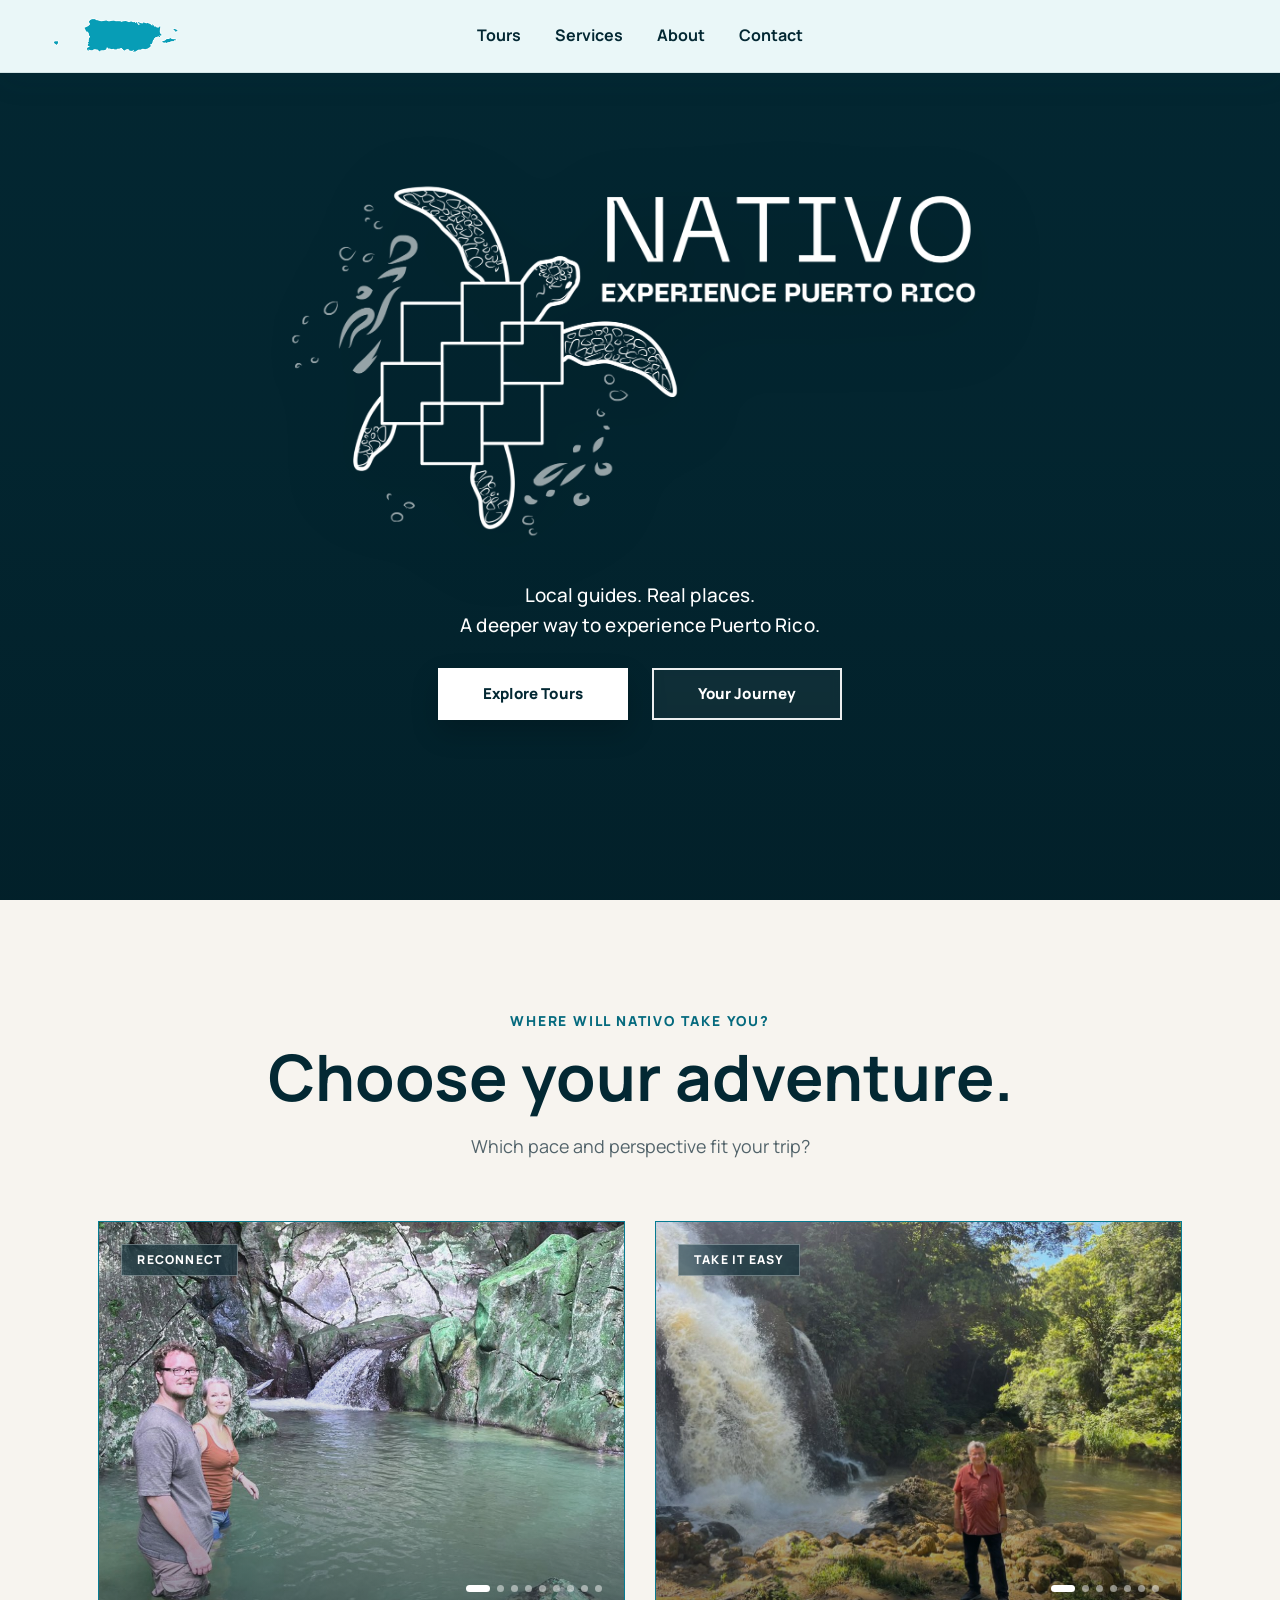
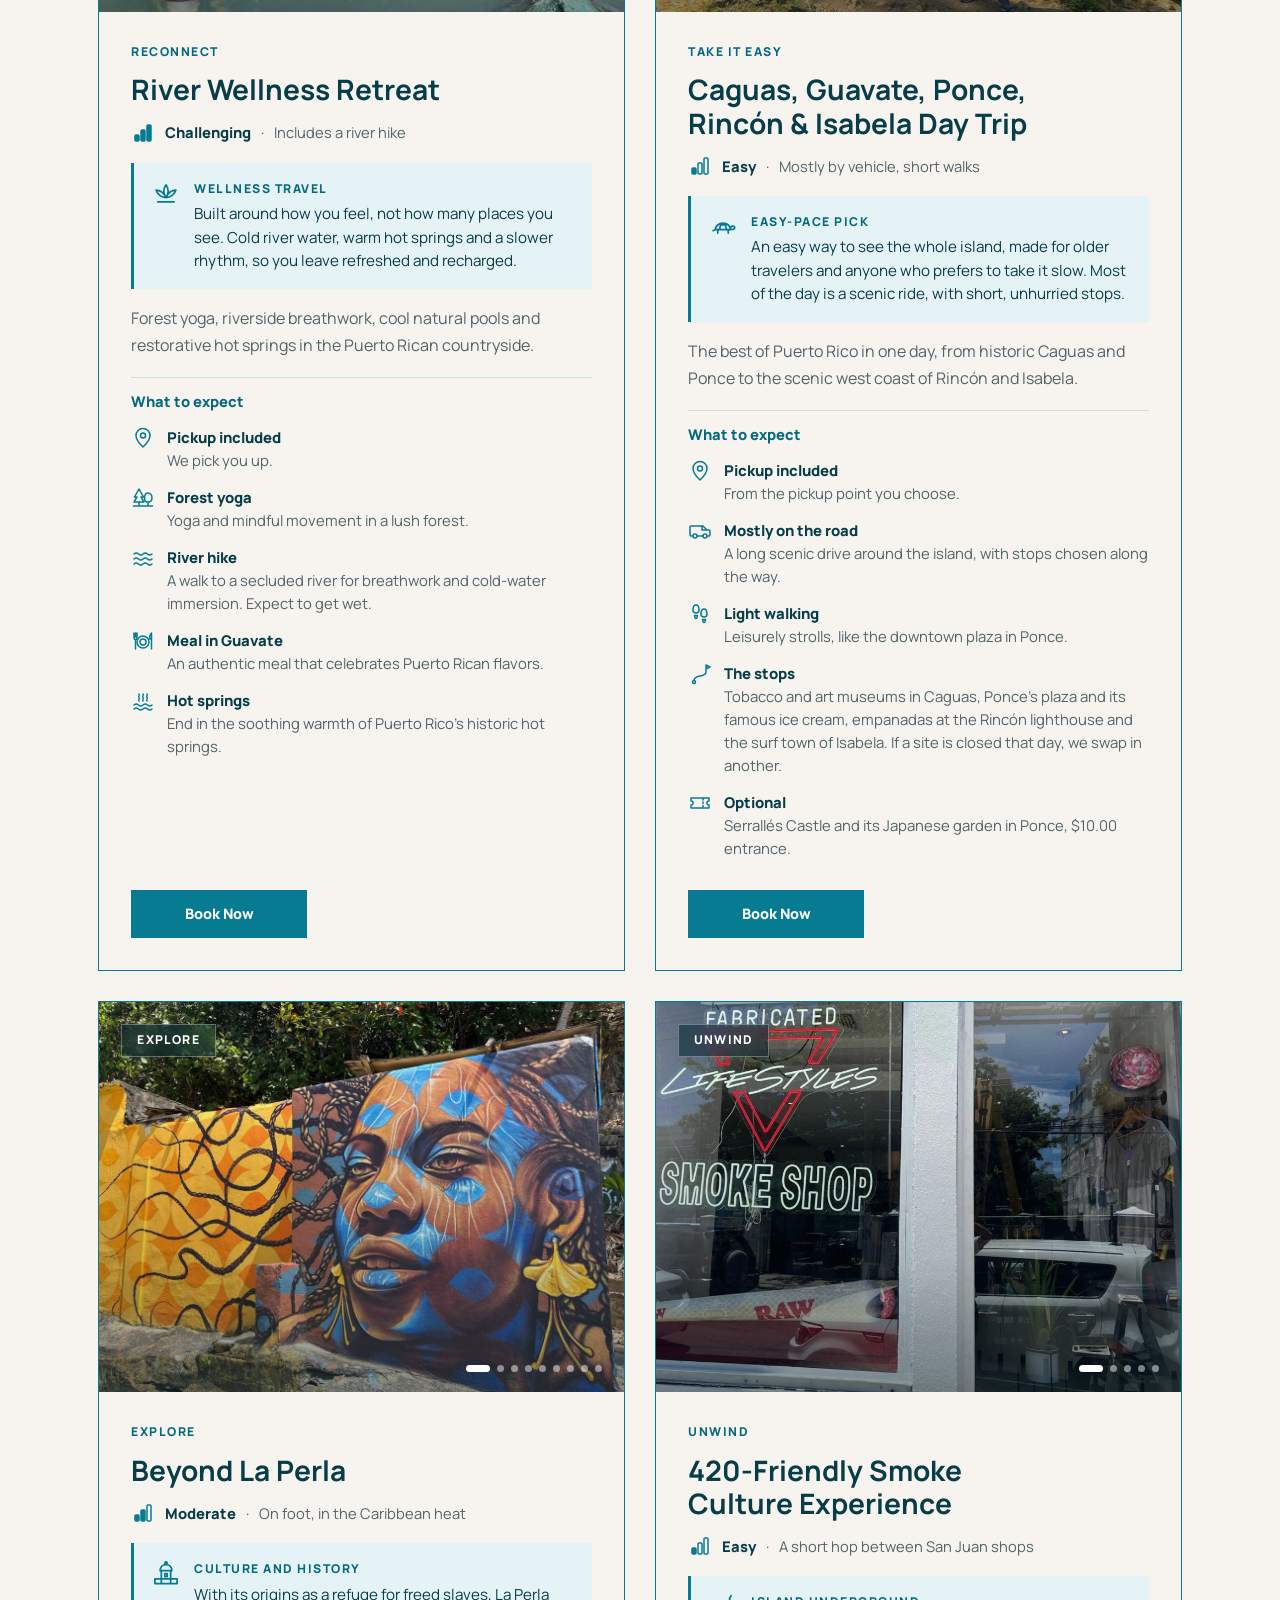
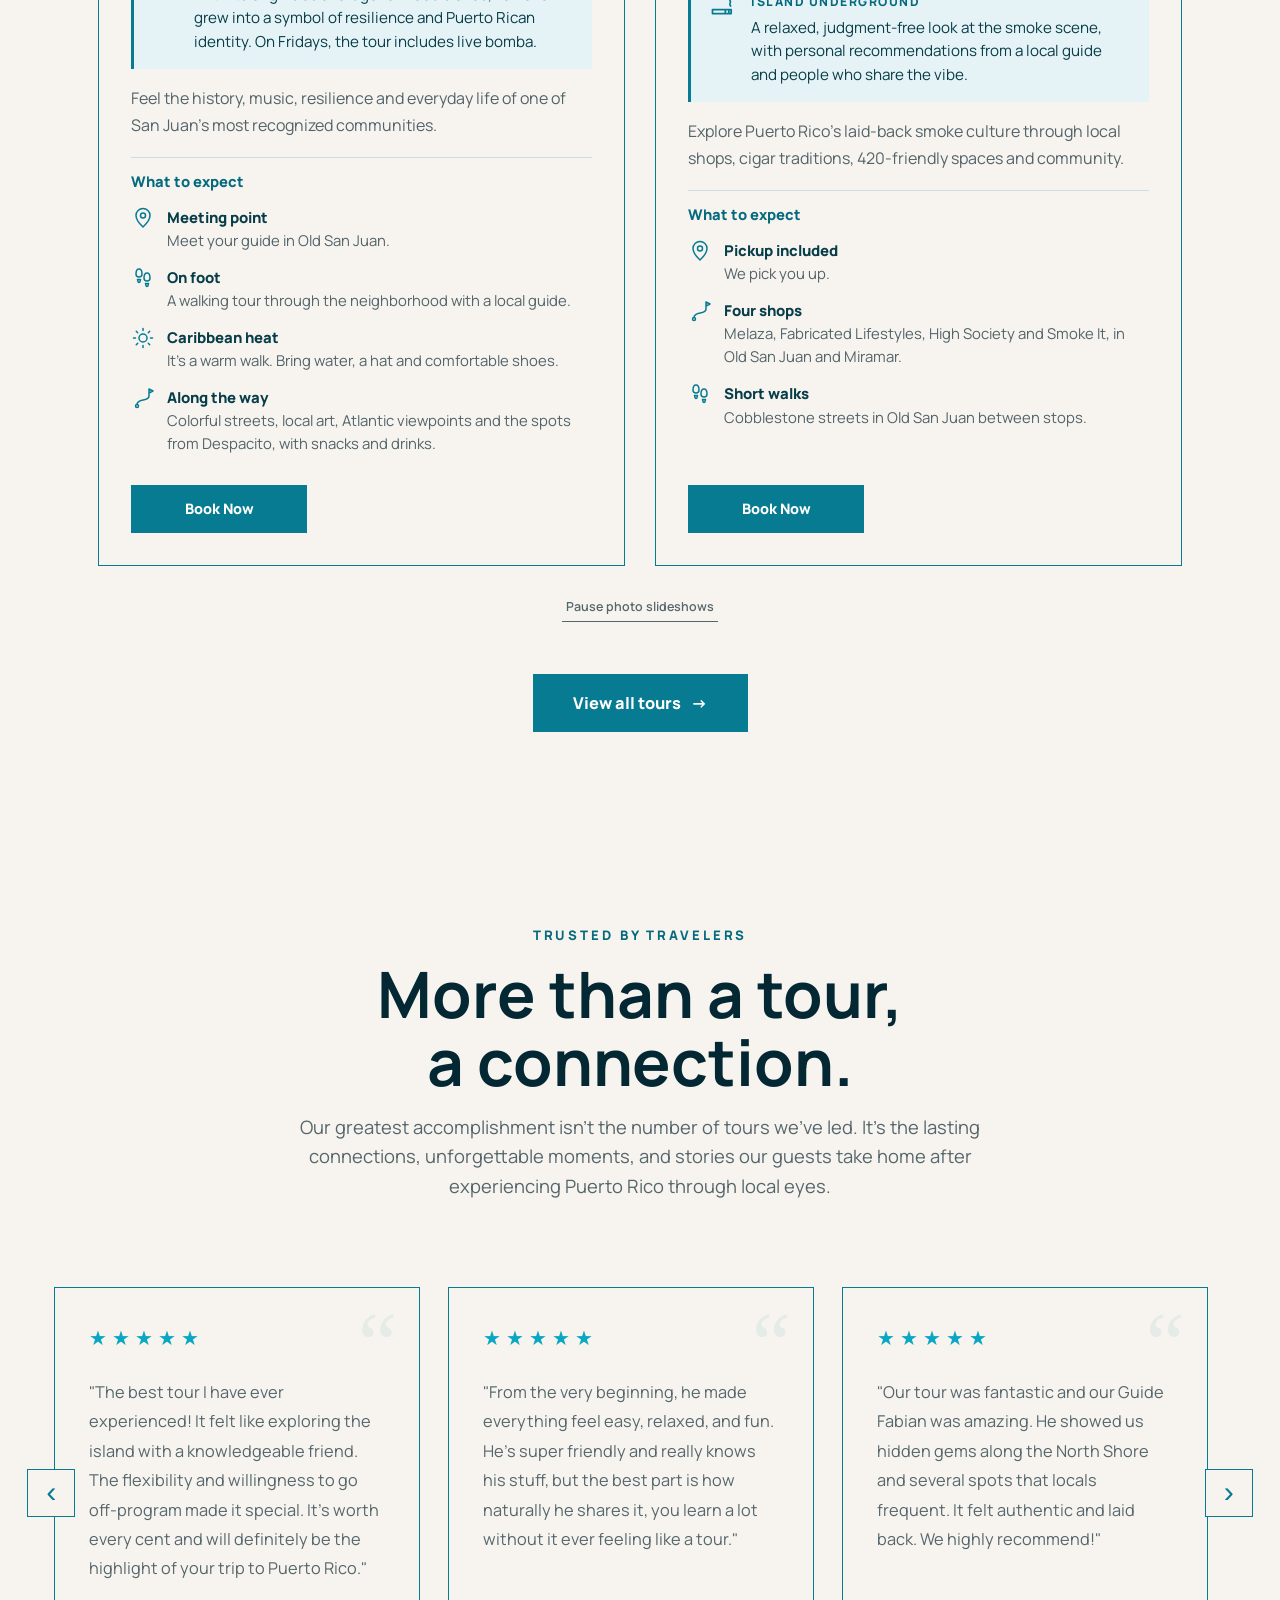
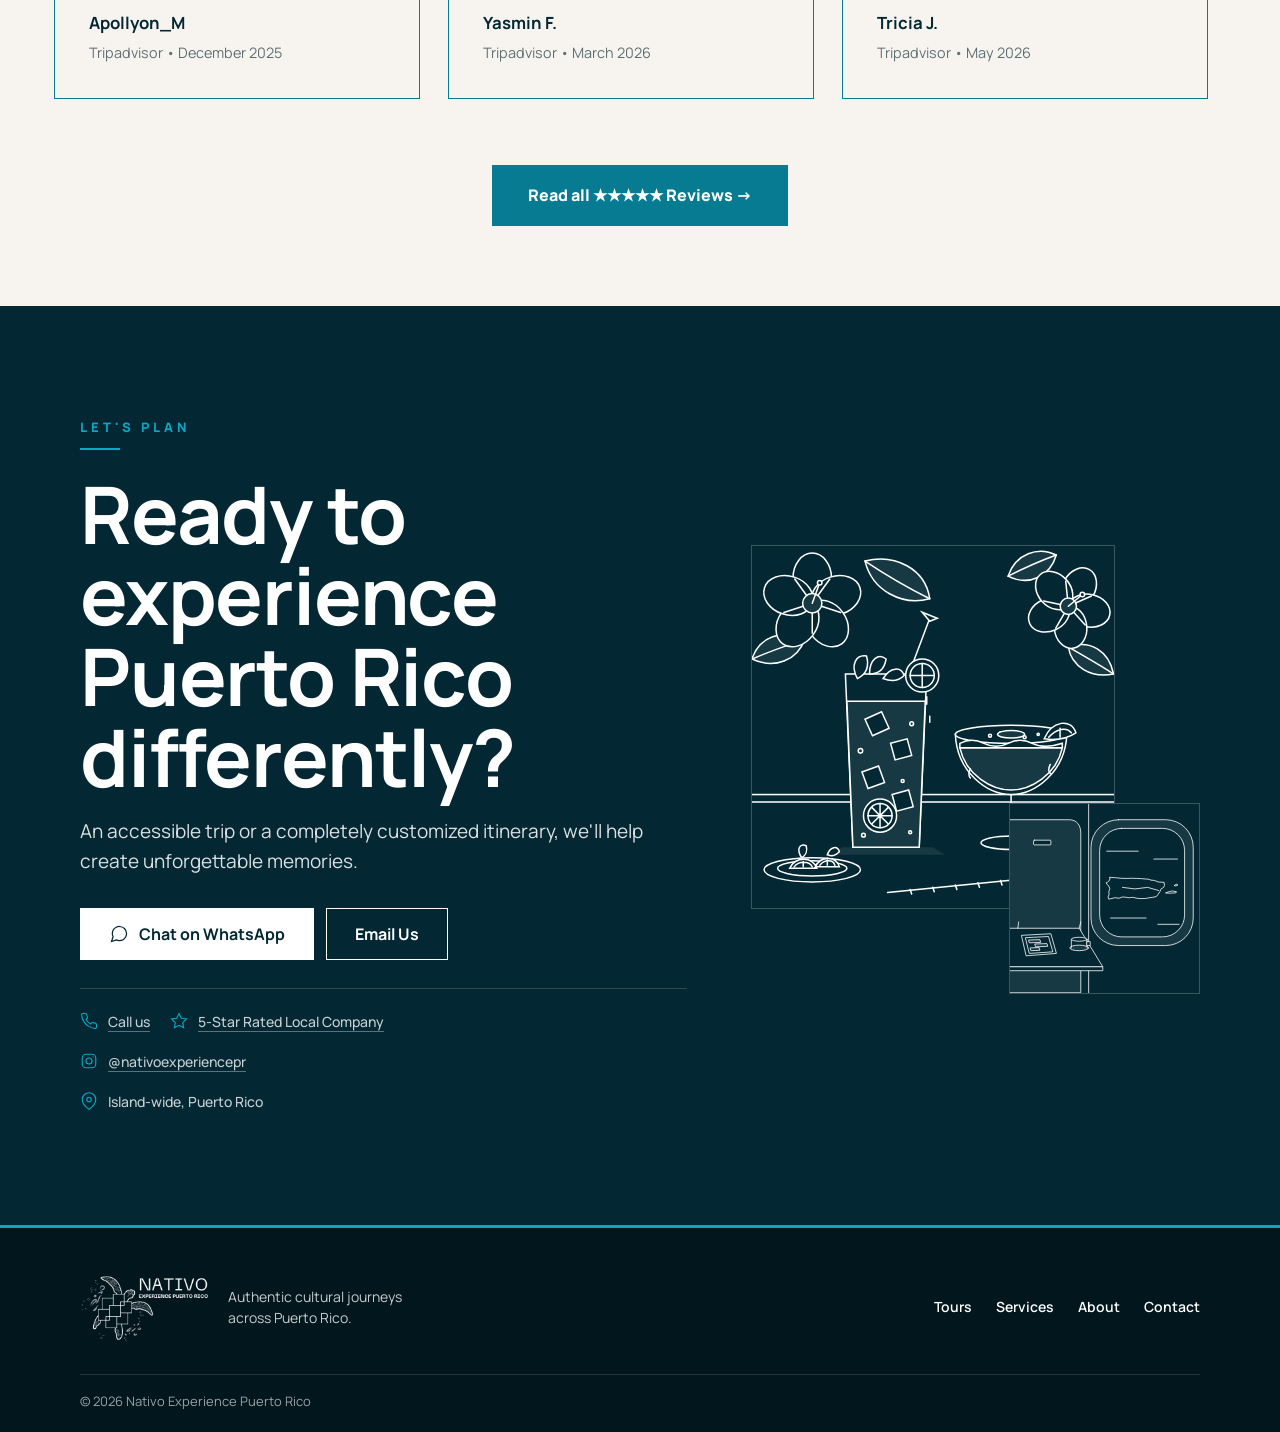
==== commit cbf6affa: "Actualizar el preview desde claude/gallant-bell-xg9ypx" ====
--- a/preview/index.html
+++ b/preview/index.html
@@ -21,7 +21,7 @@
 
 <link rel="icon" type="image/png" sizes="32x32" href="/assets/favicon-32.png?v=20260924a">
 <link rel="apple-touch-icon" href="/assets/favicon-180.png?v=20260924a">
-<link rel="stylesheet" href="styles.css?v=20260928d">
+<link rel="stylesheet" href="styles.css?v=20260928e">
 
 </head>
 
--- a/preview/styles.css
+++ b/preview/styles.css
@@ -903,6 +903,9 @@
 .section-title h2{
 
 font-size:clamp(2.5rem,5vw,4.4rem);
+
+/* Sin palabra suelta en la última línea */
+text-wrap:balance;
 
 line-height:1.05;
 
@@ -2602,22 +2605,32 @@
 }
 
 
-/* En contact.html el Let's Plan es la página entera: baja lo
-   que ocupa la cabecera fija y llena la pantalla */
+/* En contact.html el Let's Plan abre la página: baja lo que
+   ocupa la cabecera fija. Debajo siguen las vías y los pasos
+   (ver CONTACT — PÁGINA). */
 
 .cierre-pagina{
+  padding-top:calc(var(--alto-cabecera) + 40px);
+}
+
+.contacto-lugar{
   display:flex;
-  flex-direction:column;
-  justify-content:center;
-
-  min-height:100vh;
-  min-height:100svh;
-
-  padding-top:calc(var(--alto-cabecera) + 40px);
-}
-
-.cierre-pagina > .cierre-wrap{
-  width:100%;
+  align-items:center;
+  gap:8px;
+
+  margin-top:24px;
+
+  color:rgba(255,255,255,.82);
+  font-size:15px;
+}
+
+.contacto-lugar svg{
+  flex:none;
+
+  width:18px;
+  height:18px;
+
+  color:var(--primary);
 }
 
 
@@ -2840,6 +2853,201 @@
   height:18px;
 
   color:var(--primary);
+}
+
+
+/* ==========================================
+CONTACT — PÁGINA
+
+Bajo el Let's Plan de contact.html: las cuatro vías
+con su dato completo, sobre arena, y lo que nos ayuda
+a planear, sobre turquesa claro para que se lean como
+dos piezas. Los títulos son los .section-title del home.
+========================================== */
+
+.contacto-vias,
+.contacto-pasos{
+  padding:110px 0;
+}
+
+.contacto-pasos{
+  background:#e6f3f6;
+}
+
+.contacto-vias-lista,
+.contacto-pasos-lista{
+  display:grid;
+  gap:20px;
+
+  list-style:none;
+}
+
+.contacto-via{
+  display:flex;
+  flex-direction:column;
+  gap:8px;
+
+  height:100%;
+  padding:28px 26px 30px;
+
+  color:inherit;
+  text-decoration:none;
+
+  border:1px solid rgba(6,123,146,.45);
+
+  transition:background .2s ease, border-color .2s ease;
+}
+
+.contacto-via:hover{
+  background:#e6f3f6;
+  border-color:var(--boton);
+}
+
+.contacto-via-icono svg{
+  display:block;
+
+  width:30px;
+  height:30px;
+  margin-bottom:10px;
+
+  color:var(--boton);
+}
+
+.contacto-via-nombre{
+  color:#056a7e;
+  font-size:.76rem;
+  font-weight:800;
+  letter-spacing:1.5px;
+  text-transform:uppercase;
+}
+
+.contacto-via-dato{
+  color:#073d49;
+  font-size:1.08rem;
+  font-weight:800;
+  line-height:1.3;
+
+  overflow-wrap:anywhere;
+}
+
+.contacto-via-nota,
+.contacto-paso-nota{
+  color:#52636a;
+  font-size:.95rem;
+  line-height:1.55;
+}
+
+.contacto-pasos-lista li{
+  display:grid;
+  grid-template-columns:32px 1fr;
+  column-gap:16px;
+  row-gap:4px;
+  align-items:start;
+
+  padding-top:22px;
+
+  border-top:1px solid rgba(6,123,146,.35);
+}
+
+.contacto-pasos-lista img{
+  grid-row:1 / span 2;
+  align-self:start;
+}
+
+.contacto-paso-numero{
+  color:var(--boton);
+  font-size:.82rem;
+  font-weight:800;
+  letter-spacing:.22em;
+}
+
+.contacto-paso-nombre{
+  grid-column:2;
+
+  color:#073d49;
+  font-size:1.15rem;
+  font-weight:800;
+  line-height:1.3;
+}
+
+.contacto-paso-nota{
+  grid-column:2;
+}
+
+.contacto-resenas{
+  margin-top:64px;
+
+  text-align:center;
+}
+
+.contacto-resenas a{
+  display:inline-flex;
+  align-items:center;
+  gap:10px;
+
+  color:#056a7e;
+  font-weight:800;
+  text-underline-offset:4px;
+}
+
+.contacto-resenas svg{
+  flex:none;
+
+  width:20px;
+  height:20px;
+}
+
+/* Las tarjetas pasan a dos y a cuatro columnas solo cuando el
+   email cabe entero en una línea; los pasos, antes */
+
+@media (min-width:600px){
+
+  .contacto-pasos-lista{
+    grid-template-columns:repeat(2,minmax(0,1fr));
+  }
+
+  .contacto-pasos-lista{
+    gap:36px 32px;
+  }
+
+}
+
+@media (min-width:700px){
+
+  .contacto-vias-lista{
+    grid-template-columns:repeat(2,minmax(0,1fr));
+  }
+
+}
+
+@media (min-width:1024px){
+
+  .contacto-pasos-lista{
+    grid-template-columns:repeat(4,minmax(0,1fr));
+  }
+
+}
+
+@media (min-width:1360px){
+
+  .contacto-vias-lista{
+    grid-template-columns:repeat(4,minmax(0,1fr));
+  }
+
+}
+
+@media (max-width:560px){
+
+  .contacto-vias,
+  .contacto-pasos{
+    padding:76px 0;
+  }
+
+  .contacto-vias .section-title,
+  .contacto-pasos .section-title{
+    margin-bottom:42px;
+  }
+
 }
 
 
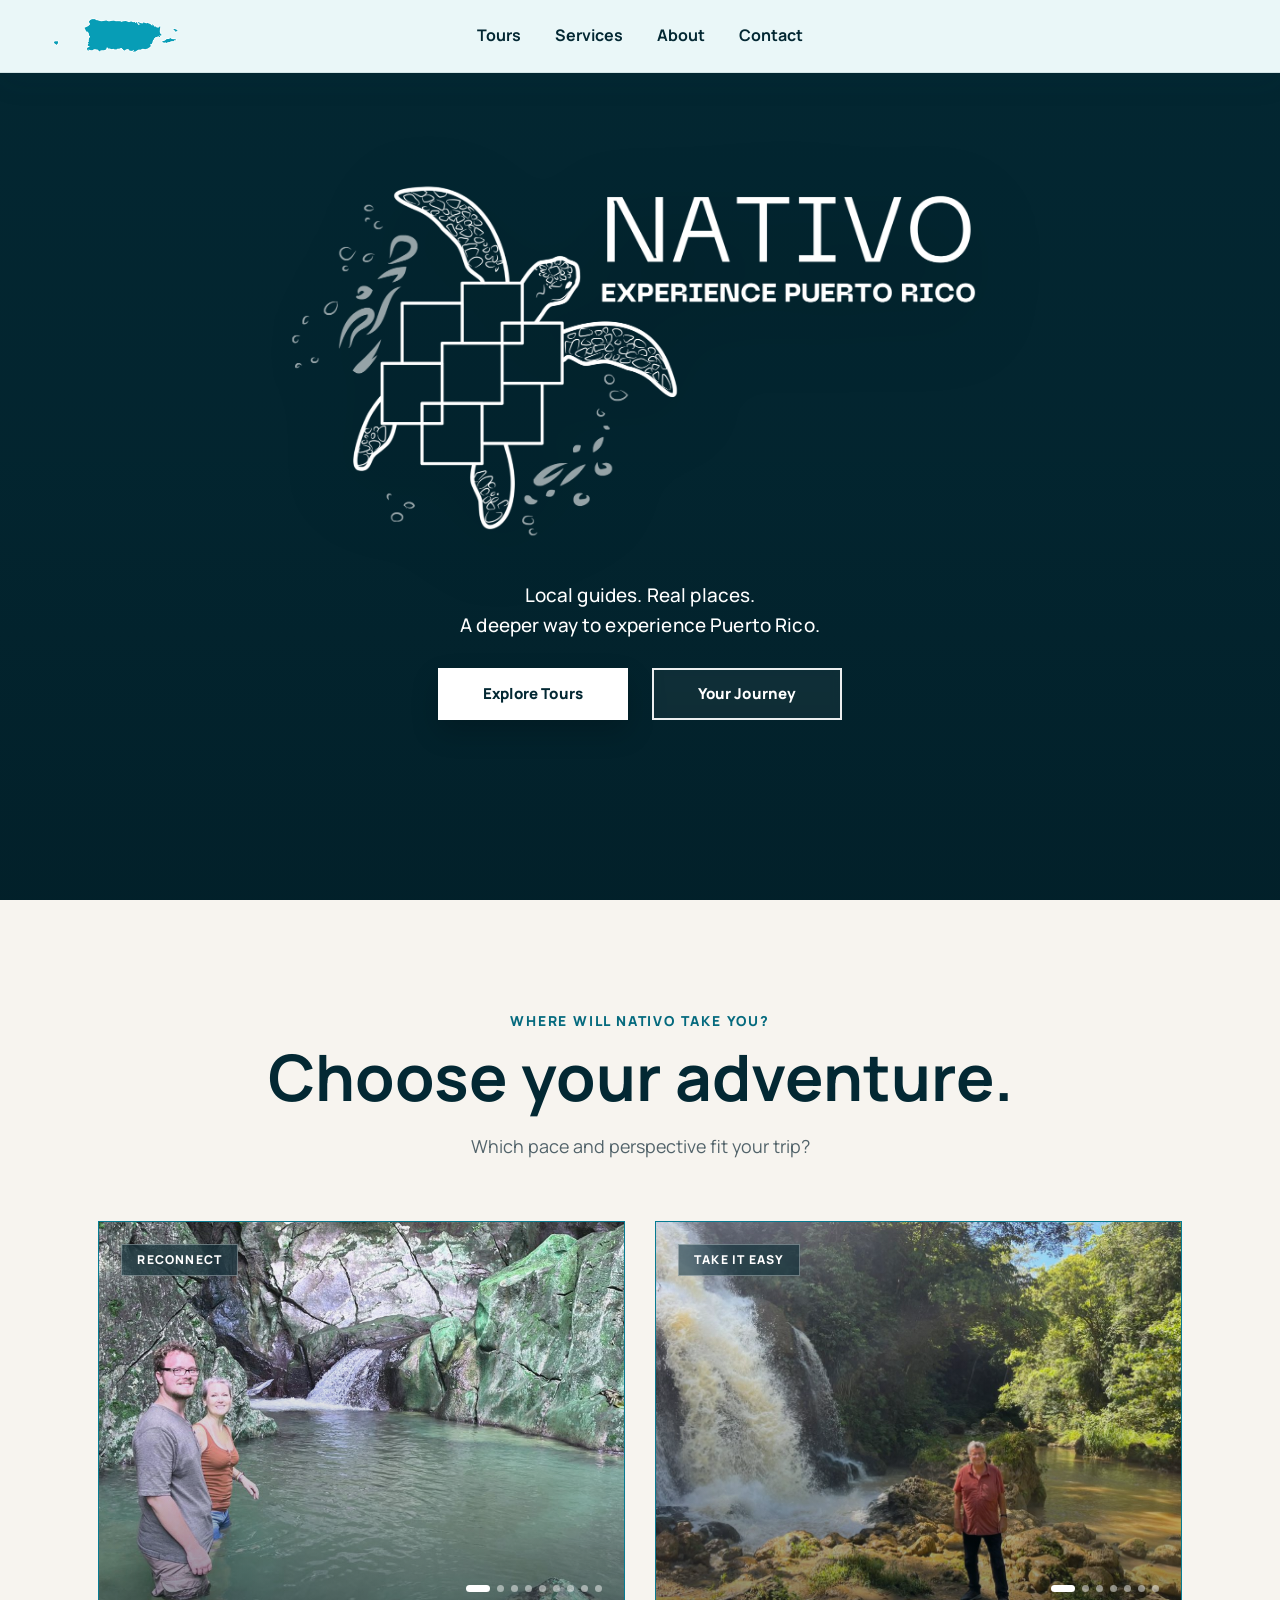
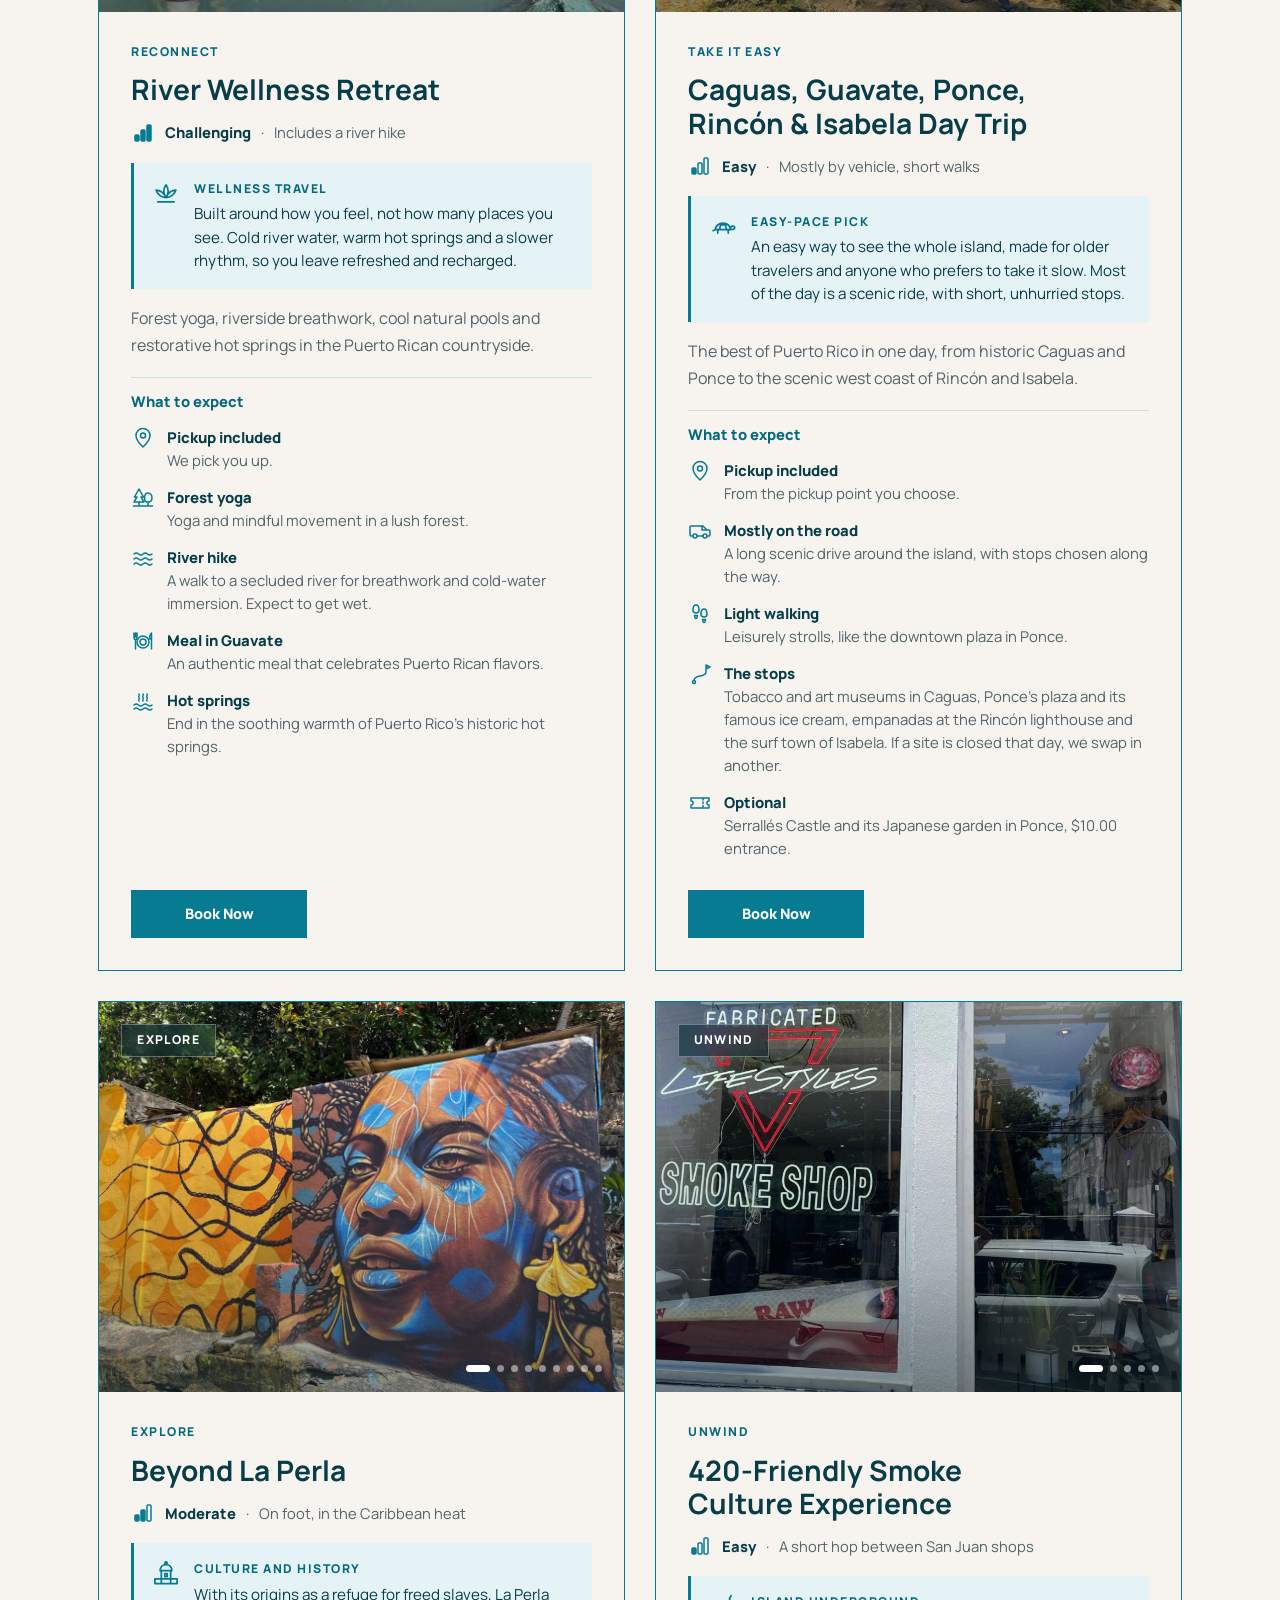
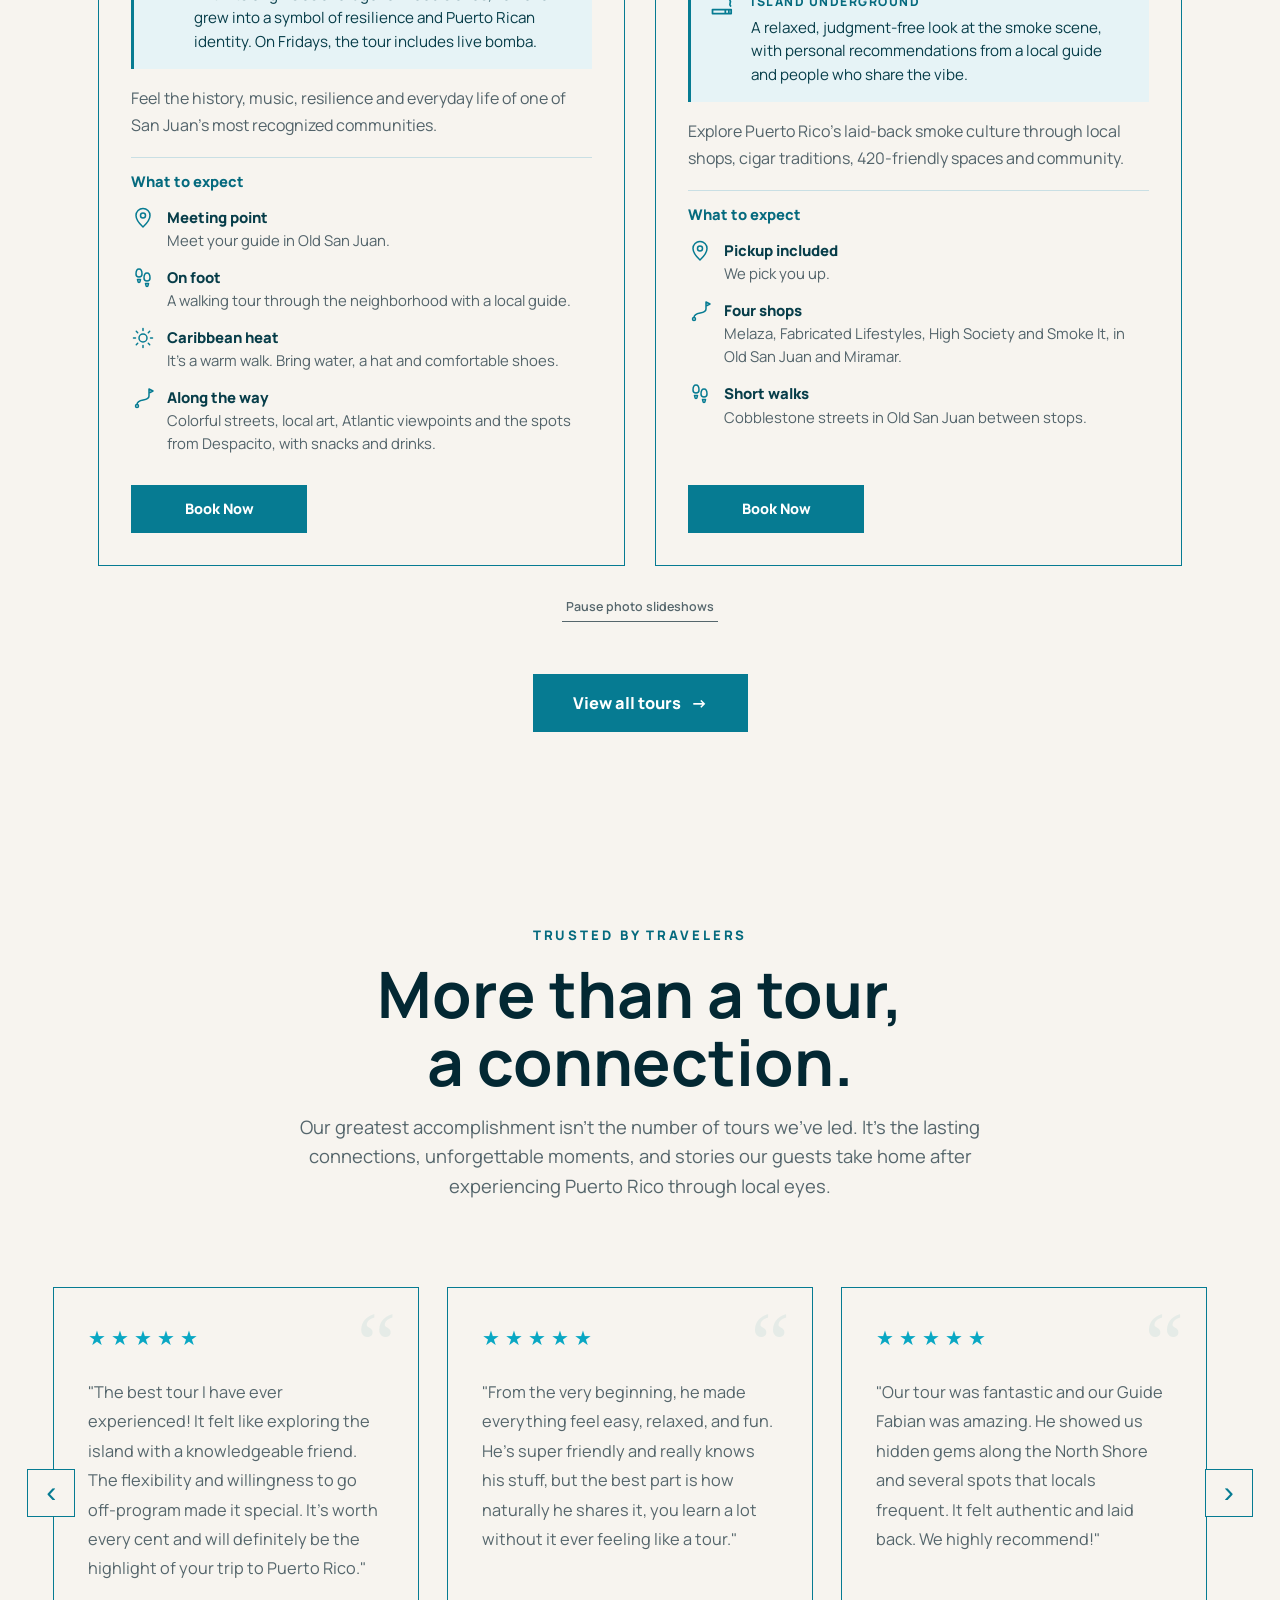
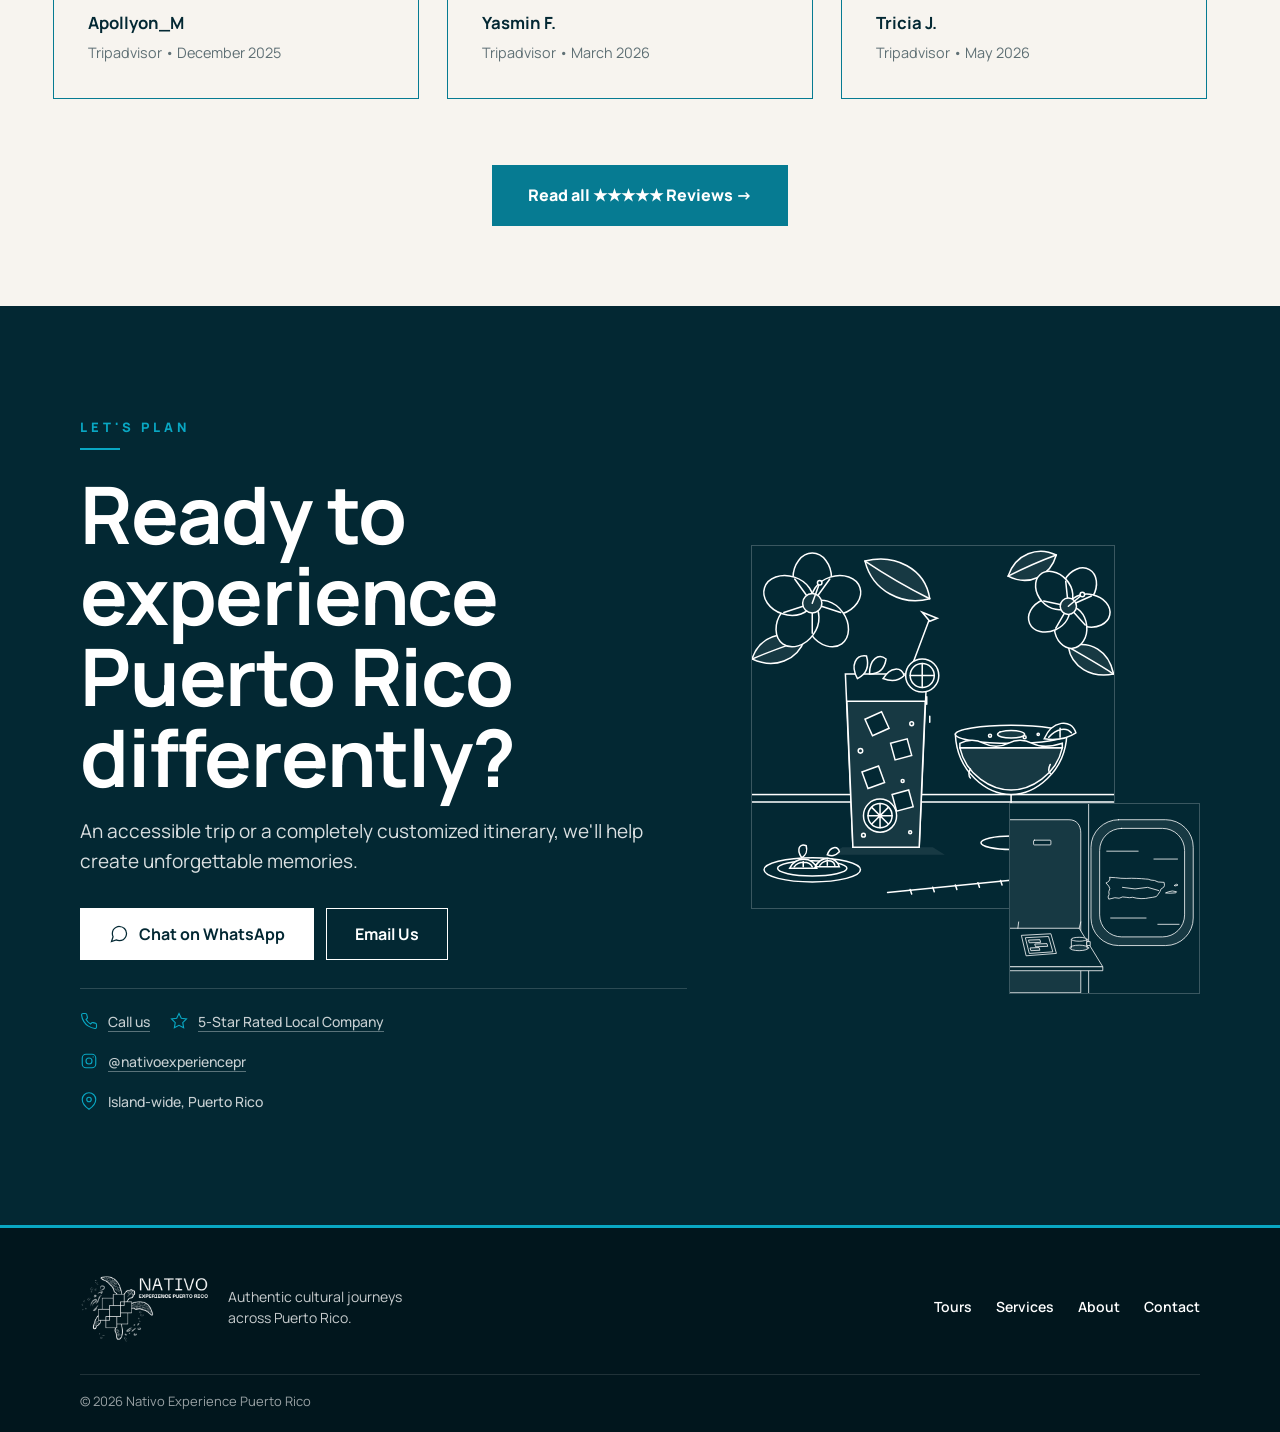
==== commit e3a31e25: "Actualizar el preview desde claude/gallant-bell-xg9ypx" ====
--- a/preview/index.html
+++ b/preview/index.html
@@ -1066,7 +1066,7 @@
 <path d="M120 400 H240 L256 410 H104 Z" style="fill: var(--il-shade, #d6e9e9); stroke: none"></path>
 <path d="M206 176 L236 96"></path>
 <path d="M226 88 L246 96 L236 100 Z" style="fill: var(--il-fill, #ffffff)"></path>
-<path d="M124 170 L134 400 H222 L232 170 Z" style="fill: var(--il-fill, #ffffff)"></path>
+<path d="M124 170 L134 400 H222 L232 170 Z"></path>
 <path d="M126 206 H230 L222 400 H134 Z" style="fill: var(--il-shade, #d6e9e9)"></path>
 <path d="M150 230 L172 220 L182 242 L160 252 Z M184 262 L206 256 L212 278 L190 284 Z M146 300 L168 292 L176 314 L154 322 Z M186 330 L208 324 L214 346 L192 352 Z" style="fill: var(--il-fill, #ffffff)"></path>
 <circle cx="170" cy="358" r="22" style="fill: var(--il-fill, #ffffff)"></circle>
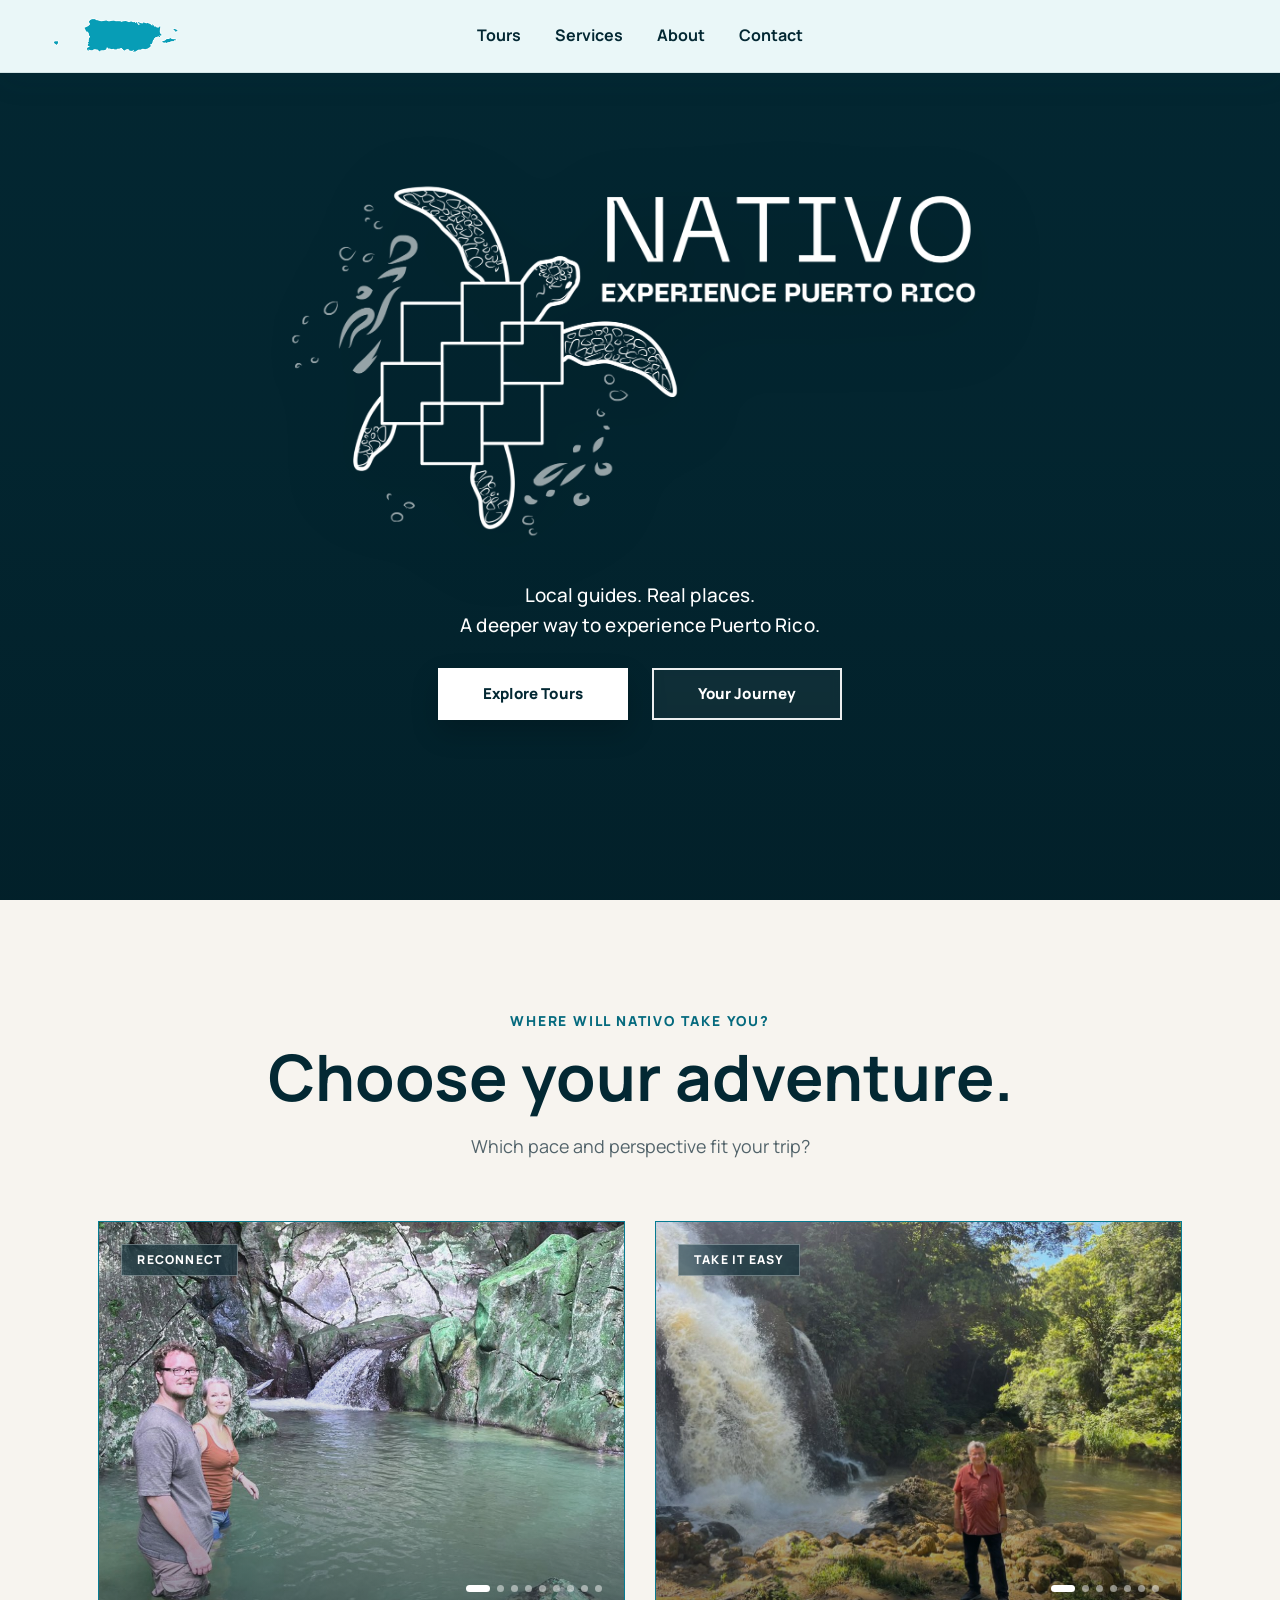
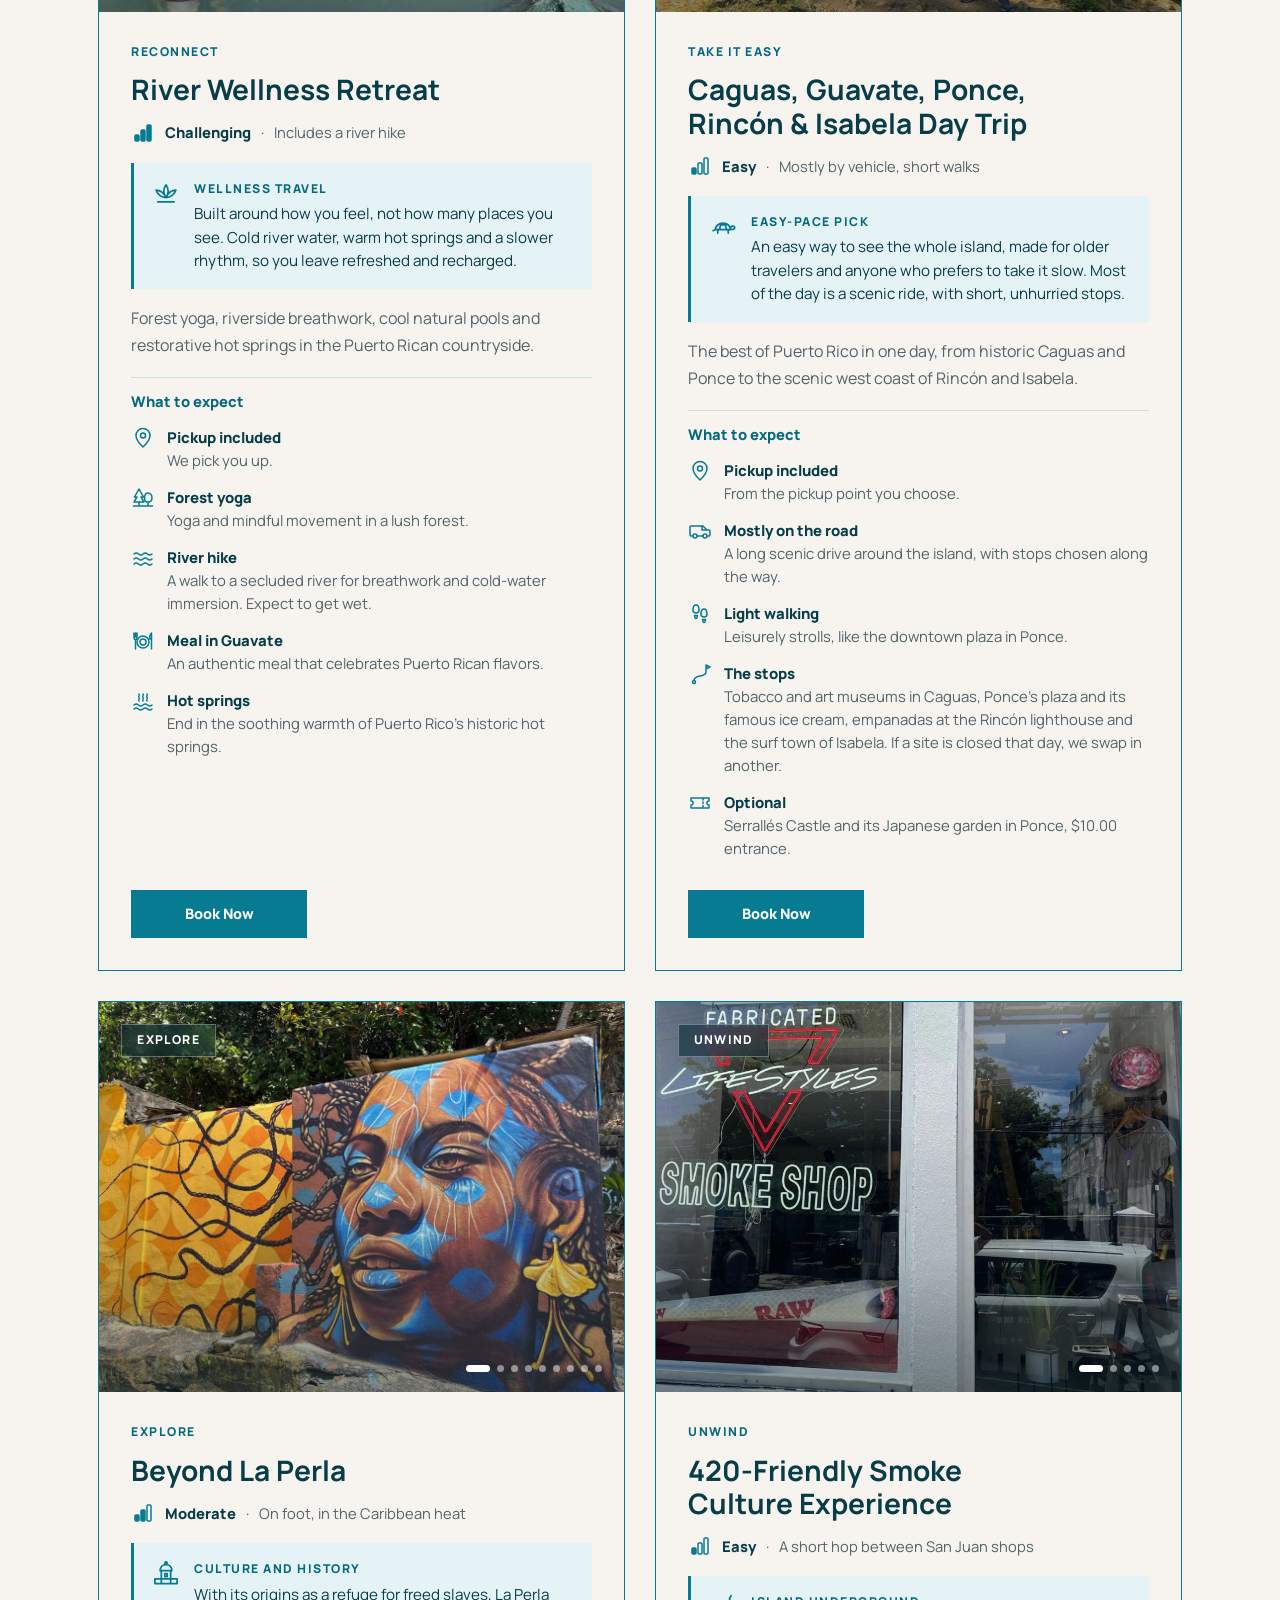
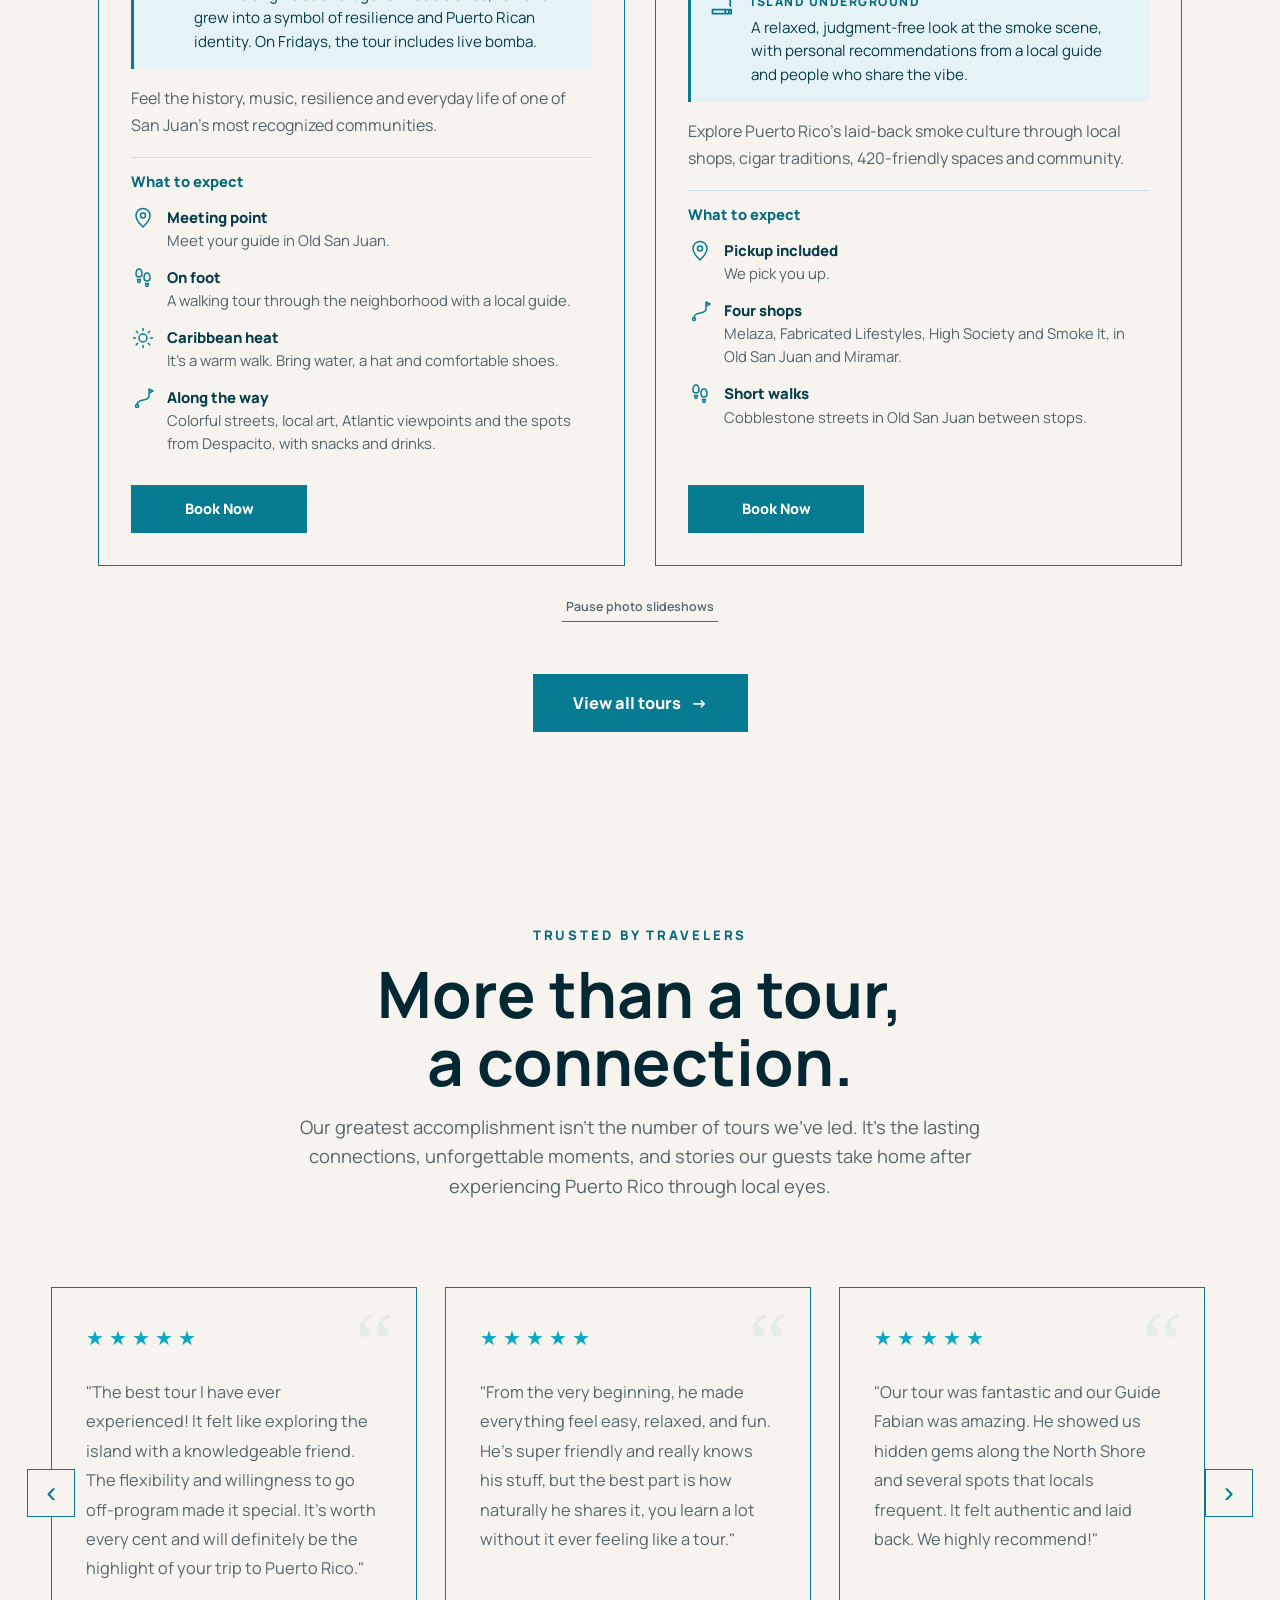
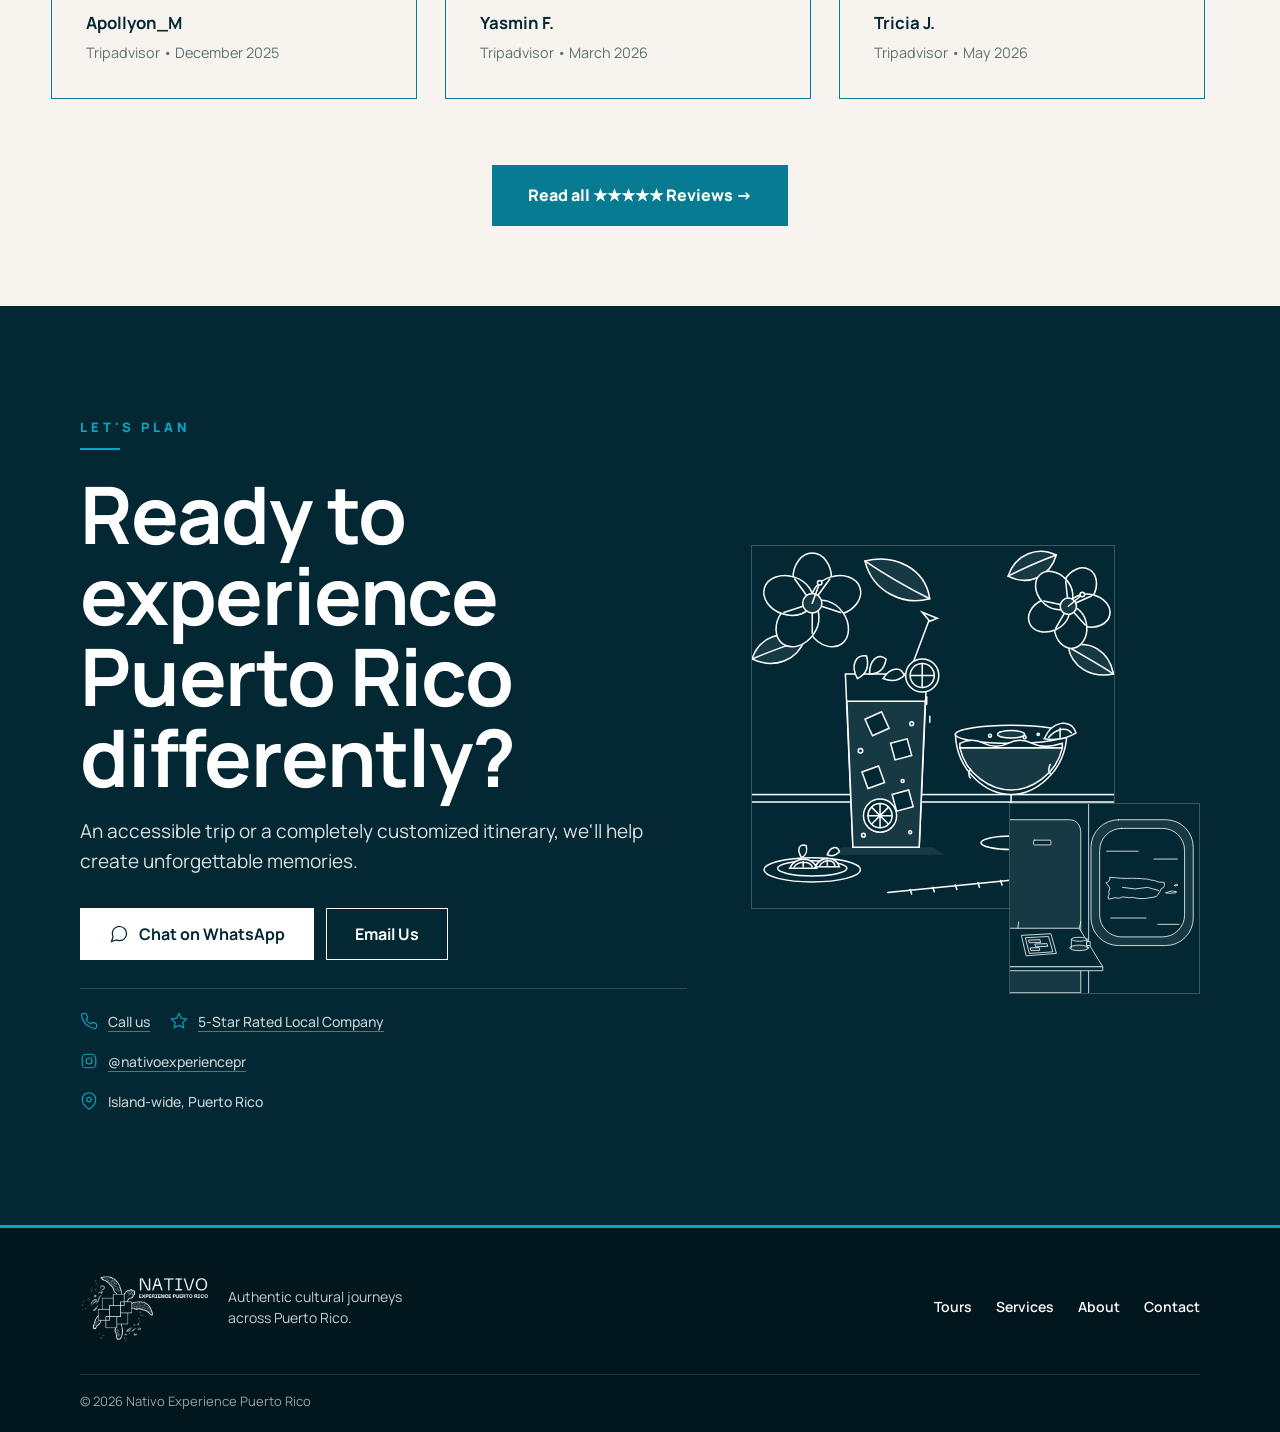
==== commit e70703c3: "Actualizar el preview desde claude/dazzling-goldberg-v635wz" ====
--- a/preview/index.html
+++ b/preview/index.html
@@ -21,7 +21,15 @@
 
 <link rel="icon" type="image/png" sizes="32x32" href="/assets/favicon-32.png?v=20260924a">
 <link rel="apple-touch-icon" href="/assets/favicon-180.png?v=20260924a">
-<link rel="stylesheet" href="styles.css?v=20260928e">
+<script>
+/* Tema de Halloween: se enciende solo hasta el 31 de octubre de 2026 (ver halloween.css) */
+if (new Date() < new Date(2026, 10, 1)) {
+  document.documentElement.classList.add("halloween");
+  document.head.insertAdjacentHTML("beforeend", '<link rel="stylesheet" href="https://fonts.googleapis.com/css2?family=Anton&family=Special+Elite&family=Pirata+One&family=VT323&family=Permanent+Marker&display=swap">');
+}
+</script>
+<link rel="stylesheet" href="styles.css?v=20261113">
+<link rel="stylesheet" href="halloween.css?v=20261113">
 
 </head>
 
@@ -88,6 +96,18 @@
 
     <div class="hero-overlay"></div>
 
+    <div class="hw-hero-decor halloween-only" aria-hidden="true">
+      <span class="hw-hero-brillo"></span>
+      <span class="hw-hero-colinas"></span>
+    </div>
+
+    <div class="hw-hero-peces halloween-only" aria-hidden="true">
+      <span class="hw-pez hw-pez-hueso hw-hero-pez hw-hero-pez-a"></span>
+      <span class="hw-pez hw-pez-hueso hw-pez-inverso hw-hero-pez hw-hero-pez-b"></span>
+      <span class="hw-pez hw-pez-hueso hw-pez-inverso hw-hero-pez hw-hero-pez-c"></span>
+      <span class="hw-pez hw-pez-hueso hw-hero-pez hw-hero-pez-d"></span>
+    </div>
+
     <div class="hero-inner">
 
         <h1 class="solo-lectores">
@@ -129,12 +149,131 @@
 
         </div>
 
+        <a class="hw-pastilla hw-inline halloween-only" href="#halloween">
+            <span><strong>Halloween season:</strong> Ponce at night</span>
+        </a>
+
     </div>
 
 </section>
 
 
 
+
+<!-- ==========================================
+TEMPORADA DE HALLOWEEN (hasta el 31 de octubre)
+Datos del producto 1326391 en Bókun. Estilos en halloween.css.
+========================================== -->
+
+<section class="hw-feature halloween-only" id="halloween" aria-labelledby="hw-titulo">
+
+  <svg class="hw-filtros" width="0" height="0" aria-hidden="true" focusable="false">
+    <filter id="hw-tinta" x="-3%" y="-6%" width="106%" height="112%">
+      <feTurbulence type="fractalNoise" baseFrequency=".04" numOctaves="3" seed="7" result="onda"/>
+      <feDisplacementMap in="SourceGraphic" in2="onda" scale="5"/>
+    </filter>
+  </svg>
+
+  <span class="hw-luz hw-luz-v" aria-hidden="true"></span>
+  <span class="hw-luz hw-luz-h" aria-hidden="true"></span>
+  <span class="hw-web hw-web-a" aria-hidden="true"></span>
+  <span class="hw-pez hw-pez-hueso hw-pez-a" aria-hidden="true"></span>
+  <span class="hw-pez hw-pez-hueso hw-pez-b" aria-hidden="true"></span>
+  <span class="hw-pez hw-pez-hueso hw-pez-inverso hw-pez-c" aria-hidden="true"></span>
+
+  <div class="hw-escena">
+
+    <h2 class="hw-titulo" id="hw-titulo">
+      <span class="hw-ponce">Ponce</span>
+      <span class="solo-lectores"> Halloween Night</span>
+    </h2>
+
+    <div class="hw-tele">
+
+      <span class="hw-tele-nota" aria-hidden="true">Oct 31 season</span>
+
+      <div class="hw-crt">
+
+        <div class="hw-pantalla" data-featured-slideshow data-delay="0">
+
+          <img class="tour-card-slide is-active" src="/assets/halloween/plaza-las-delicias.jpg" width="800" height="600" alt="Plaza Las Delicias in Ponce, with its fountain and the cathedral towers behind the trees">
+          <img class="tour-card-slide" src="/assets/halloween/el-vigia.jpg" width="800" height="600" alt="The Cruz del Vigía observation tower rising over the hill in Ponce" loading="lazy">
+          <img class="tour-card-slide" src="/assets/halloween/parque-de-bombas.jpg" width="800" height="600" alt="Stained-glass arches inside the red and black Parque de Bombas in Ponce" loading="lazy">
+          <img class="tour-card-slide" src="/assets/halloween/teatro-la-perla.jpg" width="800" height="600" alt="Teatro La Perla in Ponce, a cream building with white columns" loading="lazy">
+
+          <div class="tour-card-dots" aria-hidden="true"></div>
+
+        </div>
+
+      </div>
+
+    </div>
+
+    <figure class="hw-polaroid">
+      <img src="/assets/halloween/teatro-la-perla.jpg" width="800" height="600" alt="Teatro La Perla in Ponce, a cream building with white columns" loading="lazy">
+      <figcaption>Oct 31</figcaption>
+    </figure>
+
+    <div class="hw-neon-bloque" aria-hidden="true">
+      <span class="hw-kicker">Halloween season · From San Juan</span>
+      <span class="hw-neon hw-neon-a">Halloween</span>
+      <span class="hw-neon hw-neon-b">Night</span>
+      <span class="hw-castillo">at the Haunted Castillo Serrallés</span>
+    </div>
+
+  </div>
+
+  <div class="hw-cuerpo">
+
+    <div class="hw-texto">
+
+      <p class="hw-frase">
+        Trade the city for the south. Walk historic Ponce at dusk, hear its
+        darkest true stories and local legends, then step into the Haunted
+        Manor at Castillo Serrallés.
+      </p>
+
+      <ul class="hw-lista">
+        <li>Leave San Juan in the afternoon and cross the mountains south, with an early dinner stop in Juana Díaz.</li>
+        <li>Walk Plaza Las Delicias and the striped Parque de Bombas while your guide tells the stories Ponce still talks about.</li>
+        <li>Climb El Vigía at sunset, then enter the Haunted Manor: dark hallways, more than a hundred characters and five stations built to make you jump.</li>
+      </ul>
+
+    </div>
+
+    <div class="hw-ticket">
+
+      <span class="hw-ticket-nota">Admit one · Oct 31 season</span>
+
+      <span class="hw-precio-dato">From <strong>$316.00</strong></span>
+
+      <button
+        class="bokunButton card-button"
+        type="button"
+        disabled
+        id="bokun-halloween"
+        data-src="https://widgets.bokun.io/online-sales/7fab5ffc-1687-4220-aff5-7a5a1f460898/experience/1326391?partialView=1"
+        data-testid="widget-book-button"
+      >
+        Book Now
+      </button>
+
+    </div>
+
+  </div>
+
+</section>
+
+<section class="hw-pared halloween-only" aria-hidden="true">
+
+  <div class="hw-pared-fila "><div class="hw-crt"><div class="hw-crt-pant"><img src="/assets/halloween/plaza-las-delicias.jpg" width="800" height="600" alt="" loading="lazy"></div></div><div class="hw-crt"><div class="hw-crt-pant is-texto"><span class="hw-tv-texto">Ponce<br>Halloween<br>Night</span></div></div><div class="hw-crt"><div class="hw-crt-pant"><img src="/assets/halloween/el-vigia.jpg" width="800" height="600" alt="" loading="lazy"></div></div><div class="hw-crt"><div class="hw-crt-pant is-texto"><span class="hw-tv-texto">CH 31</span><span class="hw-tv-pie">Oct 31 season</span></div></div><div class="hw-crt"><div class="hw-crt-pant"><img src="/assets/halloween/parque-de-bombas.jpg" width="800" height="600" alt="" loading="lazy"></div></div><div class="hw-crt"><div class="hw-crt-pant"><img src="/assets/halloween/plaza-las-delicias.jpg" width="800" height="600" alt="" loading="lazy"></div></div><div class="hw-crt"><div class="hw-crt-pant is-texto"><span class="hw-tv-texto">Ponce<br>Halloween<br>Night</span></div></div><div class="hw-crt"><div class="hw-crt-pant"><img src="/assets/halloween/el-vigia.jpg" width="800" height="600" alt="" loading="lazy"></div></div><div class="hw-crt"><div class="hw-crt-pant is-texto"><span class="hw-tv-texto">CH 31</span><span class="hw-tv-pie">Oct 31 season</span></div></div><div class="hw-crt"><div class="hw-crt-pant"><img src="/assets/halloween/parque-de-bombas.jpg" width="800" height="600" alt="" loading="lazy"></div></div></div>
+  <div class="hw-pared-fila hw-pared-inversa"><div class="hw-crt"><div class="hw-crt-pant is-texto"><span class="hw-tv-texto">Haunted<br>Manor</span><span class="hw-tv-pie">100+ characters</span></div></div><div class="hw-crt"><div class="hw-crt-pant"><img src="/assets/halloween/teatro-la-perla.jpg" width="800" height="600" alt="" loading="lazy"></div></div><div class="hw-crt"><div class="hw-crt-pant is-texto"><span class="hw-tv-texto">5<br>Stations</span><span class="hw-tv-pie">Dark hallways</span></div></div><div class="hw-crt"><div class="hw-crt-pant"><img src="/assets/halloween/plaza-las-delicias.jpg" width="800" height="600" alt="" loading="lazy"></div></div><div class="hw-crt"><div class="hw-crt-pant is-texto"><span class="hw-tv-texto">Ponce<br>at dusk</span></div></div><div class="hw-crt"><div class="hw-crt-pant is-texto"><span class="hw-tv-texto">Haunted<br>Manor</span><span class="hw-tv-pie">100+ characters</span></div></div><div class="hw-crt"><div class="hw-crt-pant"><img src="/assets/halloween/teatro-la-perla.jpg" width="800" height="600" alt="" loading="lazy"></div></div><div class="hw-crt"><div class="hw-crt-pant is-texto"><span class="hw-tv-texto">5<br>Stations</span><span class="hw-tv-pie">Dark hallways</span></div></div><div class="hw-crt"><div class="hw-crt-pant"><img src="/assets/halloween/plaza-las-delicias.jpg" width="800" height="600" alt="" loading="lazy"></div></div><div class="hw-crt"><div class="hw-crt-pant is-texto"><span class="hw-tv-texto">Ponce<br>at dusk</span></div></div></div>
+
+  <div class="hw-cinta">
+    <span>Haunted Manor / 100+ characters / 5 stations / Ponce at dusk / Halloween season / Haunted Manor / 100+ characters / 5 stations</span>
+  </div>
+
+</section>
 
   <div class="tour-sections-background">
 <!-- ==========================================
@@ -1189,7 +1328,7 @@
 
 </script>
 
-<script src="script.js?v=20260928a"></script>
+<script src="script.js?v=20261113"></script>
 
 </body>
 
--- a/preview/halloween.css
+++ b/preview/halloween.css
@@ -0,0 +1,1139 @@
+/* ==========================================
+TEMPORADA DE HALLOWEEN
+
+Todo vive bajo html.halloween. La clase la pone un script
+del <head> solo hasta el 31 de octubre de 2026, así que el
+tema se apaga solo. Para apagarlo antes, quitar esa línea
+de las páginas (o este archivo y sus enlaces).
+
+Paleta de las referencias: carbón, hueso y un naranja
+quemado. El resto del sitio no se toca.
+========================================== */
+
+:root{
+  --hw-carbon:#1d1d1d;
+  --hw-carbon2:#2a2826;
+  --hw-hueso:#dcd5c3;
+  --hw-naranja:#e8603a;
+  --hw-naranja-claro:#ff8a5c;
+  --hw-display:'Anton','Arial Narrow',Impact,sans-serif;
+  --hw-maquina:'Special Elite','Courier New',monospace;
+}
+
+/* Lo de Halloween no existe fuera de temporada */
+.halloween-only{
+  display:none !important;
+}
+
+html.halloween .halloween-only{
+  display:block !important;
+}
+
+html.halloween .halloween-only.hw-inline{
+  display:inline-flex !important;
+}
+
+
+/* ==========================================
+LA SECCIÓN DEL HOME
+========================================== */
+
+.hw-feature{
+  position:relative;
+  isolation:isolate;
+  overflow:clip;
+
+  padding:84px 0 92px;
+
+  background:var(--hw-carbon);
+  color:var(--hw-hueso);
+}
+
+/* Grano de papel */
+.hw-feature::before{
+  content:"";
+  position:absolute;
+  inset:0;
+  z-index:-1;
+  pointer-events:none;
+
+  opacity:.35;
+  mix-blend-mode:overlay;
+  background-image:url("data:image/svg+xml,%3Csvg xmlns='http://www.w3.org/2000/svg' width='220' height='220'%3E%3Cfilter id='n'%3E%3CfeTurbulence type='fractalNoise' baseFrequency='.85' numOctaves='2' stitchTiles='stitch'/%3E%3C/filter%3E%3Crect width='220' height='220' filter='url(%23n)'/%3E%3C/svg%3E");
+}
+
+/* Puntos de semitono, abajo a la derecha */
+.hw-feature::after{
+  content:"";
+  position:absolute;
+  right:-60px;
+  bottom:-60px;
+  z-index:-1;
+  pointer-events:none;
+
+  width:420px;
+  height:420px;
+
+  background:radial-gradient(circle, var(--hw-naranja) 38%, transparent 42%) 0 0 / 14px 14px;
+  -webkit-mask-image:radial-gradient(circle at 70% 70%, #000 0%, transparent 68%);
+          mask-image:radial-gradient(circle at 70% 70%, #000 0%, transparent 68%);
+  opacity:.9;
+}
+
+.hw-web{
+  position:absolute;
+  z-index:-1;
+  pointer-events:none;
+
+  width:clamp(120px,15vw,210px);
+  aspect-ratio:1;
+
+  background:url("/assets/halloween/web.svg") 0 0 / contain no-repeat;
+  opacity:.5;
+}
+
+.hw-web-a{ top:0; left:0; }
+
+.hw-pez{
+  position:absolute;
+  z-index:0;
+  pointer-events:none;
+
+  width:var(--w,120px);
+  aspect-ratio:var(--ar,2);
+
+  background:var(--img) center / contain no-repeat;
+  --dir:1;
+  animation:hw-nada var(--t,14s) ease-in-out infinite;
+}
+
+.hw-pez-hueso{ --img:url("/assets/halloween/pez-hueso.svg"); --ar:304 / 130; }
+.hw-pez-inverso{ --dir:-1; }
+
+.hw-pez-a{ --w:96px; --t:15s; top:5%; left:56%; }
+.hw-pez-b{ --w:74px; --t:18s; top:43%; left:40%; animation-delay:-6s; }
+.hw-pez-c{ --w:60px; --t:16s; top:12%; left:72%; animation-delay:-9s; }
+
+@keyframes hw-nada{
+  0%,100%{ transform:translate(0,0) scaleX(var(--dir)) rotate(-1.5deg); }
+  50%{ transform:translate(calc(40px * var(--dir)),-10px) scaleX(var(--dir)) rotate(2deg); }
+}
+
+.hw-kicker{
+  display:inline-block;
+  margin-bottom:18px;
+
+  font-family:var(--hw-maquina);
+  font-size:15px;
+  letter-spacing:.14em;
+  text-transform:uppercase;
+  color:var(--hw-naranja-claro);
+  transform:rotate(-2deg);
+}
+
+.hw-titulo{
+  margin:0;
+
+  font-family:var(--hw-display);
+  font-weight:400;
+  font-size:clamp(58px,8.4vw,128px);
+  line-height:.9;
+  letter-spacing:.005em;
+  text-transform:uppercase;
+  color:var(--hw-hueso);
+}
+
+.hw-titulo span{
+  display:block;
+  color:var(--hw-naranja);
+}
+
+.hw-castillo{
+  margin:22px 0 0;
+
+  font-family:var(--hw-maquina);
+  font-size:clamp(18px,2vw,24px);
+  line-height:1.3;
+  color:var(--hw-hueso);
+}
+
+.hw-frase{
+  max-width:34em;
+  margin:20px 0 0;
+
+  font-size:17px;
+  line-height:1.6;
+  color:rgba(220,213,195,.88);
+}
+
+.hw-lista{
+  display:grid;
+  gap:10px;
+
+  max-width:36em;
+  margin:26px 0 0;
+  padding:0;
+
+  list-style:none;
+}
+
+.hw-lista li{
+  position:relative;
+  padding-left:30px;
+
+  font-size:15.5px;
+  line-height:1.5;
+  color:rgba(220,213,195,.9);
+}
+
+.hw-lista li::before{
+  content:"";
+  position:absolute;
+  left:2px;
+  top:.5em;
+
+  width:11px;
+  height:11px;
+
+  background:var(--hw-naranja);
+  transform:rotate(45deg);
+}
+
+.hw-precio{
+  display:flex;
+  flex-wrap:wrap;
+  align-items:center;
+  gap:18px 26px;
+
+  margin-top:34px;
+}
+
+.hw-precio-dato{
+  font-family:var(--hw-maquina);
+  font-size:20px;
+  color:var(--hw-hueso);
+}
+
+.hw-precio-dato strong{
+  font-family:var(--hw-display);
+  font-weight:400;
+  font-size:42px;
+  letter-spacing:.02em;
+  color:var(--hw-naranja-claro);
+}
+
+/* El botón de reservar: el mismo mecanismo de Bókun, otro color */
+.hw-feature .bokunButton.card-button{
+  width:auto;
+  min-height:52px;
+  padding:0 34px;
+
+  border:0;
+  border-radius:4px;
+
+  background:var(--hw-naranja);
+  color:#1a0f0a;
+
+  font-family:var(--hw-display);
+  font-size:20px;
+  font-weight:400;
+  letter-spacing:.08em;
+  text-transform:uppercase;
+
+  cursor:pointer;
+  transition:background .2s ease, transform .2s ease;
+}
+
+.hw-feature .bokunButton.card-button:hover{
+  background:var(--hw-naranja-claro);
+  transform:translateY(-2px);
+}
+
+.hw-feature .bokunButton.card-button:disabled{
+  opacity:.6;
+}
+
+.hw-feature .bokunButton:focus-visible{
+  outline:3px solid var(--hw-hueso);
+  outline-offset:3px;
+}
+
+
+/* El televisor retro de la referencia */
+.hw-tele{
+  position:relative;
+  justify-self:center;
+
+  width:100%;
+  max-width:540px;
+
+  transform:rotate(3deg);
+}
+
+/* Televisor dibujado como vector: el cuerpo es una imagen y la
+   pantalla (fotos que cambian) se coloca en su hueco */
+.hw-crt{
+  position:relative;
+  aspect-ratio:640 / 570;
+
+  background:url("/assets/halloween/crt-naranja.svg") center / 100% 100% no-repeat;
+  filter:drop-shadow(0 28px 36px rgba(0,0,0,.6)) drop-shadow(0 0 60px rgba(232,96,58,.22));
+}
+
+.hw-pantalla,
+.hw-crt-pant{
+  position:absolute;
+  left:8.125%;
+  top:20%;
+  z-index:1;
+
+  width:62.19%;
+  height:59.3%;
+  overflow:hidden;
+
+  border-radius:9.5% / 11.2%;
+  background:#101010;
+}
+
+.hw-pantalla .tour-card-slide{
+  position:absolute;
+  inset:0;
+
+  width:100%;
+  height:100%;
+  object-fit:cover;
+
+  opacity:0;
+  filter:grayscale(1) contrast(1.08) brightness(.95);
+  transition:opacity .9s ease;
+}
+
+.hw-pantalla .tour-card-slide.is-active{
+  opacity:1;
+}
+
+/* Líneas de barrido del tubo */
+.hw-pantalla::after{
+  content:"";
+  position:absolute;
+  inset:0;
+  z-index:2;
+  pointer-events:none;
+
+  background:
+    repeating-linear-gradient(0deg, rgba(0,0,0,.18) 0 1px, transparent 1px 3px),
+    radial-gradient(120% 100% at 50% 50%, transparent 55%, rgba(0,0,0,.55) 100%);
+}
+
+.hw-pantalla .tour-card-dots{
+  position:absolute;
+  left:0;
+  right:0;
+  bottom:10px;
+  z-index:3;
+
+  display:flex;
+  justify-content:center;
+  gap:6px;
+}
+
+.hw-tele-nota{
+  position:absolute;
+  top:7%;
+  right:-2%;
+  z-index:2;
+
+  padding:6px 12px;
+
+  font-family:var(--hw-maquina);
+  font-size:14px;
+  letter-spacing:.1em;
+  text-transform:uppercase;
+
+  color:var(--hw-naranja-claro);
+  background:var(--hw-carbon);
+  border:2px solid var(--hw-naranja);
+  transform:rotate(6deg);
+}
+
+
+/* ==========================================
+EL AVISO DEL HERO
+========================================== */
+
+.hw-pastilla{
+  align-items:center;
+  gap:10px;
+
+  margin-top:22px;
+  padding:10px 20px 10px 14px;
+
+  border:2px solid var(--hw-naranja);
+  border-radius:999px;
+
+  background:rgba(29,29,29,.82);
+  -webkit-backdrop-filter:blur(6px);
+          backdrop-filter:blur(6px);
+  color:var(--hw-hueso);
+  text-decoration:none;
+
+  font-family:var(--hw-maquina);
+  font-size:15px;
+  letter-spacing:.04em;
+
+  transition:background .2s ease, transform .2s ease;
+}
+
+.hw-pastilla:hover{
+  background:var(--hw-carbon);
+  transform:translateY(-2px);
+}
+
+.hw-pastilla:focus-visible{
+  outline:3px solid var(--hw-hueso);
+  outline-offset:3px;
+}
+
+.hw-pastilla::before{
+  content:"";
+  flex:none;
+  width:30px;
+  aspect-ratio:120 / 48;
+
+  background:url("/assets/halloween/pez-hueso.svg") center / contain no-repeat;
+}
+
+.hw-pastilla strong{
+  color:var(--hw-naranja-claro);
+  font-weight:400;
+}
+
+
+/* ==========================================
+PÁGINA DE TOURS
+========================================== */
+
+.hw-tira{
+  position:relative;
+  overflow:clip;
+
+  margin:0 0 28px;
+  padding:22px 26px 22px 96px;
+
+  border-radius:14px;
+  border:2px solid var(--hw-naranja);
+
+  background:var(--hw-carbon);
+  color:var(--hw-hueso);
+}
+
+.hw-tira::before{
+  content:"";
+  position:absolute;
+  left:18px;
+  top:50%;
+
+  width:62px;
+  aspect-ratio:120 / 48;
+
+  background:url("/assets/halloween/pez-hueso.svg") center / contain no-repeat;
+  transform:translateY(-50%);
+}
+
+.hw-tira::after{
+  content:"";
+  position:absolute;
+  right:0;
+  top:0;
+
+  width:120px;
+  aspect-ratio:1;
+
+  background:url("/assets/halloween/web.svg") 0 0 / contain no-repeat;
+  opacity:.4;
+  transform:scaleX(-1);
+}
+
+.hw-tira strong{
+  display:block;
+
+  font-family:var(--hw-display);
+  font-weight:400;
+  font-size:26px;
+  letter-spacing:.04em;
+  text-transform:uppercase;
+  color:var(--hw-naranja-claro);
+}
+
+.hw-tira p{
+  max-width:44em;
+  margin:6px 0 0;
+
+  font-size:15.5px;
+  line-height:1.5;
+  color:rgba(220,213,195,.92);
+}
+
+/* Su ventana en la lista: el aro y la etiqueta, en naranja */
+html.halloween .ventana-tour[data-halloween] .ventana-etiqueta{
+  background:var(--hw-naranja);
+  color:#1a0f0a;
+  display:inline-block;
+  padding:3px 9px 4px;
+  margin-right:4px;
+  border-radius:3px;
+  font-family:var(--hw-maquina);
+  font-weight:400;
+  letter-spacing:.04em;
+  line-height:1.2;
+}
+
+html.halloween .ventana-tour[data-halloween] .ventana-resplandor{
+  background:radial-gradient(closest-side, rgba(232,96,58,.75), transparent 72%) !important;
+}
+
+html.halloween .ventana-tour[data-halloween] .ventana-pantalla .tour-card-slide{
+  filter:grayscale(.55) contrast(1.05);
+}
+
+
+/* ==========================================
+PIE DE PÁGINA
+========================================== */
+
+html.halloween footer{
+  position:relative;
+  isolation:isolate;
+  overflow:clip;
+}
+
+html.halloween footer::before{
+  content:"";
+  position:absolute;
+  top:0;
+  left:0;
+  z-index:-1;
+  pointer-events:none;
+
+  width:clamp(110px,16vw,190px);
+  aspect-ratio:1;
+
+  background:url("/assets/halloween/web.svg") 0 0 / contain no-repeat;
+  opacity:.28;
+}
+
+
+/* ==========================================
+MÓVIL
+========================================== */
+
+@media (max-width:900px){
+
+  .hw-feature{
+    padding:64px 0 72px;
+  }
+
+    .hw-tele{
+    order:-1;
+    max-width:430px;
+  }
+
+  .hw-pez-a{ top:3%; left:12%; }
+  .hw-pez-b{ top:9%; left:70%; }
+  .hw-pez-c{ top:2%; left:82%; }
+
+  .hw-feature::after{
+    width:280px;
+    height:280px;
+  }
+
+}
+
+@media (max-width:520px){
+
+  .hw-titulo{
+    font-size:clamp(54px,17vw,74px);
+  }
+
+  .hw-precio{
+    flex-direction:column;
+    align-items:flex-start;
+  }
+
+  .hw-feature .bokunButton.card-button{
+    width:100%;
+  }
+
+  .hw-tira{
+    padding:70px 20px 20px;
+  }
+
+  .hw-tira::before{
+    top:20px;
+    transform:none;
+  }
+
+}
+
+@media (prefers-reduced-motion:reduce){
+
+  .hw-pez{
+    animation:none;
+  }
+
+  .hw-pastilla,
+  .hw-feature .bokunButton.card-button{
+    transition:none;
+  }
+
+}
+
+
+/* ==========================================
+TOQUES SPOOKY EN EL HERO
+Telarañas en las esquinas, dos murciélagos y una silueta de
+colinas con el castillo que baja a la sección oscura. Todo con
+un velo en la esquina para no restar contraste al texto blanco.
+========================================== */
+
+.hw-hero-decor{
+  position:absolute;
+  inset:0;
+  z-index:1;
+  pointer-events:none;
+}
+
+html.halloween .hw-hero-decor.halloween-only{
+  display:block !important;
+}
+
+.hw-hero-peces{
+  position:absolute;
+  inset:0;
+  z-index:3;
+  pointer-events:none;
+}
+
+html.halloween .hw-hero-peces.halloween-only{
+  display:block !important;
+}
+
+.hw-hero-pez{
+  opacity:.95;
+}
+
+.hw-hero-pez-a{ --w:200px; --t:16s; top:44%; left:10%; }
+.hw-hero-pez-b{ --w:170px; --t:19s; top:46%; left:56%; animation-delay:-7s; }
+.hw-hero-pez-c{ --w:130px; --t:14s; top:27%; right:15%; animation-delay:-3s; }
+.hw-hero-pez-d{ --w:100px; --t:17s; top:21%; left:8%; animation-delay:-10s; }
+
+.hw-hero-colinas{
+  position:absolute;
+  left:0;
+  right:0;
+  bottom:-1px;
+
+  height:clamp(70px,11vw,160px);
+
+  background:url("/assets/halloween/colinas.svg") right bottom / cover no-repeat;
+}
+
+
+/* ==========================================
+LA ESCENA: titular de pincel, neón, televisor y polaroid
+Sale de las láminas de referencia: letras enormes con textura
+de pincel seco, un titular que brilla, semitono, salpicadura,
+polaroid con letra a mano y gótica en rojo.
+========================================== */
+
+:root{
+  --hw-rojo:#e23b2e;
+  --hw-amarillo:#ffd23f;
+  --hw-gotica:'Pirata One','Times New Roman',serif;
+  --hw-pixel:'VT323','Courier New',monospace;
+  --hw-mano:'Permanent Marker','Special Elite',cursive;
+}
+
+.hw-filtros{
+  position:absolute;
+  pointer-events:none;
+}
+
+/* Fugas de luz, como en la lámina del rostro */
+.hw-luz{
+  position:absolute;
+  z-index:0;
+  pointer-events:none;
+  background:var(--hw-rojo);
+  opacity:.5;
+  box-shadow:0 0 22px 5px rgba(226,59,46,.55);
+}
+
+.hw-luz-v{ top:0; bottom:0; left:7%; width:3px; }
+.hw-luz-h{ left:0; right:0; top:34%; height:2px; opacity:.28; }
+
+.hw-escena{
+  position:relative;
+  z-index:1;
+
+  max-width:1280px;
+  height:clamp(520px,63vw,800px);
+  margin:0 auto;
+  padding:0 24px;
+  box-sizing:border-box;
+}
+
+.hw-titulo{
+  margin:0;
+}
+
+.hw-titulo .hw-ponce{
+  position:absolute;
+  top:-.04em;
+  left:8px;
+  z-index:0;
+
+  display:block;
+  font-family:var(--hw-gotica);
+  font-weight:400;
+  font-size:clamp(150px,29.5vw,420px);
+  line-height:.82;
+  letter-spacing:.01em;
+
+  color:var(--hw-hueso);
+  text-shadow:.03em .03em 0 var(--hw-rojo), .06em .06em 0 #000;
+  filter:url(#hw-tinta);
+}
+
+.hw-escena .hw-tele{
+  position:absolute;
+  z-index:2;
+  right:24px;
+  top:26%;
+
+  width:clamp(280px,47%,580px);
+  max-width:none;
+
+  transform:rotate(6deg);
+}
+
+/* Titular que brilla */
+.hw-neon-bloque{
+  position:absolute;
+  z-index:3;
+  left:24px;
+  bottom:3%;
+
+  display:flex;
+  flex-direction:column;
+  align-items:flex-start;
+}
+
+.hw-neon-bloque .hw-kicker{
+  margin-bottom:6px;
+}
+
+.hw-neon{
+  display:block;
+  font-family:var(--hw-display);
+  text-transform:uppercase;
+  line-height:.95;
+  letter-spacing:.03em;
+  color:#fff;
+}
+
+.hw-neon-a{
+  font-size:clamp(42px,7.4vw,106px);
+  text-shadow:
+    0 0 5px #fff,
+    0 0 18px rgba(255,255,255,.9),
+    0 0 44px rgba(255,255,255,.55);
+}
+
+.hw-neon-b{
+  font-size:clamp(70px,12.4vw,176px);
+  margin-top:-.02em;
+  color:#fff1e8;
+  text-shadow:
+    0 0 6px #fff,
+    0 0 22px rgba(255,138,92,.95),
+    0 0 52px rgba(232,96,58,.9),
+    0 0 100px rgba(232,96,58,.65);
+}
+
+.hw-neon-bloque .hw-castillo{
+  margin:10px 0 0 4px;
+
+  font-family:var(--hw-gotica);
+  font-size:clamp(26px,3.4vw,46px);
+  line-height:1;
+  color:var(--hw-rojo);
+  text-shadow:2px 2px 0 #000, 0 0 18px rgba(226,59,46,.45);
+  transform:rotate(-2deg);
+}
+
+/* Polaroid con letra a mano */
+.hw-polaroid{
+  position:absolute;
+  z-index:4;
+  left:43%;
+  bottom:4%;
+
+  width:clamp(130px,18%,230px);
+  margin:0;
+  padding:clamp(8px,1.1vw,14px) clamp(8px,1.1vw,14px) clamp(8px,.9vw,12px);
+  box-sizing:border-box;
+
+  background:#f1eee6;
+  box-shadow:0 18px 34px rgba(0,0,0,.6);
+  transform:rotate(-8deg);
+}
+
+.hw-polaroid img{
+  display:block;
+  width:100%;
+  height:auto;
+  aspect-ratio:1;
+  object-fit:cover;
+  filter:grayscale(1) contrast(1.25);
+}
+
+.hw-polaroid figcaption{
+  margin-top:8%;
+  font-family:var(--hw-mano);
+  font-size:clamp(18px,2.3vw,30px);
+  line-height:1;
+  text-align:center;
+  color:var(--hw-rojo);
+}
+
+/* Texto, lista y entrada */
+.hw-cuerpo{
+  position:relative;
+  z-index:1;
+
+  display:grid;
+  grid-template-columns:minmax(0,1.25fr) minmax(0,.75fr);
+  align-items:center;
+  gap:56px;
+
+  max-width:1160px;
+  margin:0 auto;
+  padding:30px 24px 0;
+}
+
+.hw-cuerpo .hw-frase{
+  margin:0;
+}
+
+.hw-ticket{
+  --muesca:14px;
+
+  position:relative;
+  display:flex;
+  flex-direction:column;
+  align-items:center;
+  gap:14px;
+
+  padding:30px 28px 28px;
+
+  color:var(--hw-carbon);
+  background:var(--hw-naranja);
+  transform:rotate(2deg);
+  box-shadow:0 0 70px rgba(232,96,58,.35);
+
+  -webkit-mask:
+    radial-gradient(circle var(--muesca) at 0 50%, #0000 98%, #000) left / 51% 100% no-repeat,
+    radial-gradient(circle var(--muesca) at 100% 50%, #0000 98%, #000) right / 51% 100% no-repeat;
+          mask:
+    radial-gradient(circle var(--muesca) at 0 50%, #0000 98%, #000) left / 51% 100% no-repeat,
+    radial-gradient(circle var(--muesca) at 100% 50%, #0000 98%, #000) right / 51% 100% no-repeat;
+}
+
+.hw-ticket-nota{
+  font-family:var(--hw-maquina);
+  font-size:14px;
+  letter-spacing:.14em;
+  text-transform:uppercase;
+}
+
+.hw-ticket .hw-precio-dato{
+  padding:14px 0;
+  border-top:2px dashed rgba(29,29,29,.55);
+  border-bottom:2px dashed rgba(29,29,29,.55);
+  align-self:stretch;
+  text-align:center;
+  color:var(--hw-carbon);
+}
+
+.hw-ticket .hw-precio-dato strong{
+  display:block;
+  font-size:64px;
+  line-height:1;
+  color:var(--hw-carbon);
+}
+
+.hw-feature .hw-ticket .bokunButton.card-button{
+  width:100%;
+  color:var(--hw-hueso);
+  background:var(--hw-carbon);
+  box-shadow:none;
+}
+
+.hw-feature .hw-ticket .bokunButton.card-button:hover:not(:disabled){
+  background:#000;
+  box-shadow:0 0 22px rgba(255,255,255,.35);
+}
+
+
+/* ==========================================
+LA PARED DE TELEVISORES (referencia del video)
+========================================== */
+
+.hw-pared{
+  position:relative;
+  overflow:clip;
+
+  padding:70px 0 0;
+  background:#161616;
+}
+
+.hw-pared-fila{
+  display:flex;
+  gap:22px;
+  width:max-content;
+  margin-top:14px;
+
+  animation:hw-pared 70s linear infinite;
+}
+
+.hw-pared-fila:first-child{
+  margin-top:0;
+}
+
+.hw-pared-inversa{
+  animation-direction:reverse;
+  animation-duration:84s;
+  margin-left:-160px;
+}
+
+@keyframes hw-pared{
+  to{ transform:translateX(-50%); }
+}
+
+.hw-pared .hw-crt{
+  flex:none;
+  width:420px;
+  background-image:url("/assets/halloween/crt-oscuro.svg");
+  filter:drop-shadow(0 18px 24px rgba(0,0,0,.6));
+}
+
+.hw-crt-pant img{
+  display:block;
+  width:100%;
+  height:100%;
+  object-fit:cover;
+  filter:grayscale(1) contrast(1.2) brightness(.9);
+}
+
+.hw-crt-pant::after{
+  content:"";
+  position:absolute;
+  inset:0;
+  pointer-events:none;
+
+  background:
+    repeating-linear-gradient(0deg, rgba(0,0,0,.22) 0 2px, transparent 2px 5px),
+    radial-gradient(ellipse at center, transparent 55%, rgba(0,0,0,.55));
+}
+
+.hw-crt-pant.is-texto{
+  display:grid;
+  place-items:center;
+  background:radial-gradient(circle at 50% 45%, #3a3a3a, #202020);
+}
+
+.hw-tv-texto{
+  font-family:var(--hw-pixel);
+  font-size:52px;
+  line-height:.92;
+  text-align:center;
+  color:var(--hw-amarillo);
+  text-shadow:0 0 8px rgba(255,210,63,.9), 0 0 26px rgba(255,210,63,.55);
+}
+
+.hw-tv-pie{
+  position:absolute;
+  left:5%;
+  bottom:4%;
+  z-index:1;
+
+  font-family:var(--hw-pixel);
+  font-size:20px;
+  letter-spacing:.06em;
+  text-transform:uppercase;
+  color:var(--hw-amarillo);
+  opacity:.9;
+}
+
+.hw-pared .hw-cinta{
+  margin-top:70px;
+}
+
+.hw-cinta{
+  display:flex;
+  align-items:center;
+  height:48px;
+  margin:0 -20px;
+  overflow:hidden;
+  white-space:nowrap;
+
+  background:var(--hw-naranja);
+  color:var(--hw-carbon);
+  transform:rotate(-1deg);
+
+  font-family:var(--hw-display);
+  font-size:22px;
+  letter-spacing:.12em;
+  text-transform:uppercase;
+}
+
+.hw-cinta span{
+  padding-left:40px;
+}
+
+
+/* ==========================================
+HERO: sin telarañas planas, con resplandor de horizonte
+========================================== */
+
+.hw-hero-brillo{
+  position:absolute;
+  left:0;
+  right:0;
+  bottom:0;
+  height:clamp(160px,24vw,340px);
+
+  background:radial-gradient(ellipse 60% 100% at 78% 100%, rgba(255,138,92,.55), rgba(232,96,58,.18) 45%, transparent 72%);
+}
+
+@media (max-width:900px){
+
+  .hw-escena{
+    height:auto;
+    display:flex;
+    flex-direction:column;
+    padding-bottom:30px;
+  }
+
+  .hw-titulo .hw-ponce{
+    position:relative;
+    top:0;
+    left:0;
+    font-size:35vw;
+  }
+
+  .hw-escena .hw-tele{
+    position:relative;
+    top:auto;
+    right:auto;
+    order:0;
+    align-self:flex-end;
+
+    width:84%;
+    margin-top:-8vw;
+  }
+
+  .hw-neon-bloque{
+    position:relative;
+    left:auto;
+    bottom:auto;
+    margin-top:26px;
+  }
+
+  .hw-neon-a{ font-size:15vw; }
+  .hw-neon-b{ font-size:25vw; }
+
+  .hw-polaroid{
+    left:3%;
+    bottom:auto;
+    top:46vw;
+    width:34vw;
+  }
+
+  .hw-cuerpo{
+    grid-template-columns:minmax(0,1fr);
+    gap:36px;
+  }
+
+  .hw-ticket{
+    margin:0 8px;
+  }
+
+  .hw-pared .hw-crt{
+    width:300px;
+  }
+
+  .hw-tv-texto{ font-size:38px; }
+
+  .hw-luz-v{ left:4%; }
+
+
+}
+
+@media (prefers-reduced-motion:reduce){
+
+  .hw-pared-fila{
+    animation:none;
+  }
+
+}
+
+
+/* Peces del hero en pantallas angostas: lejos del texto centrado */
+@media (max-width:900px){
+
+  .hw-hero-pez-a{ --w:96px; top:39%; left:1%; }
+  .hw-hero-pez-b{ --w:86px; top:37%; left:58%; }
+  .hw-hero-pez-c{ display:none; }
+  .hw-hero-pez-d{ display:none; }
+
+}
+
+
+/* La pastilla del hero en móvil: compacta, en dos líneas y con el pez a buen tamaño */
+@media (max-width:520px){
+
+  .hw-pastilla{
+    gap:14px;
+    margin-top:30px;
+    padding:11px 24px 11px 18px;
+
+    border-width:1.5px;
+    border-radius:34px;
+    text-align:left;
+
+    box-shadow:0 0 26px rgba(232,96,58,.38), 0 8px 20px rgba(0,0,0,.28);
+  }
+
+  .hw-pastilla::before{
+    width:50px;
+  }
+
+  .hw-pastilla span{
+    display:block;
+    font-size:15px;
+    line-height:1.25;
+    letter-spacing:.02em;
+  }
+
+  .hw-pastilla strong{
+    display:block;
+    margin-bottom:2px;
+
+    font-size:12px;
+    letter-spacing:.14em;
+    text-transform:uppercase;
+  }
+
+}
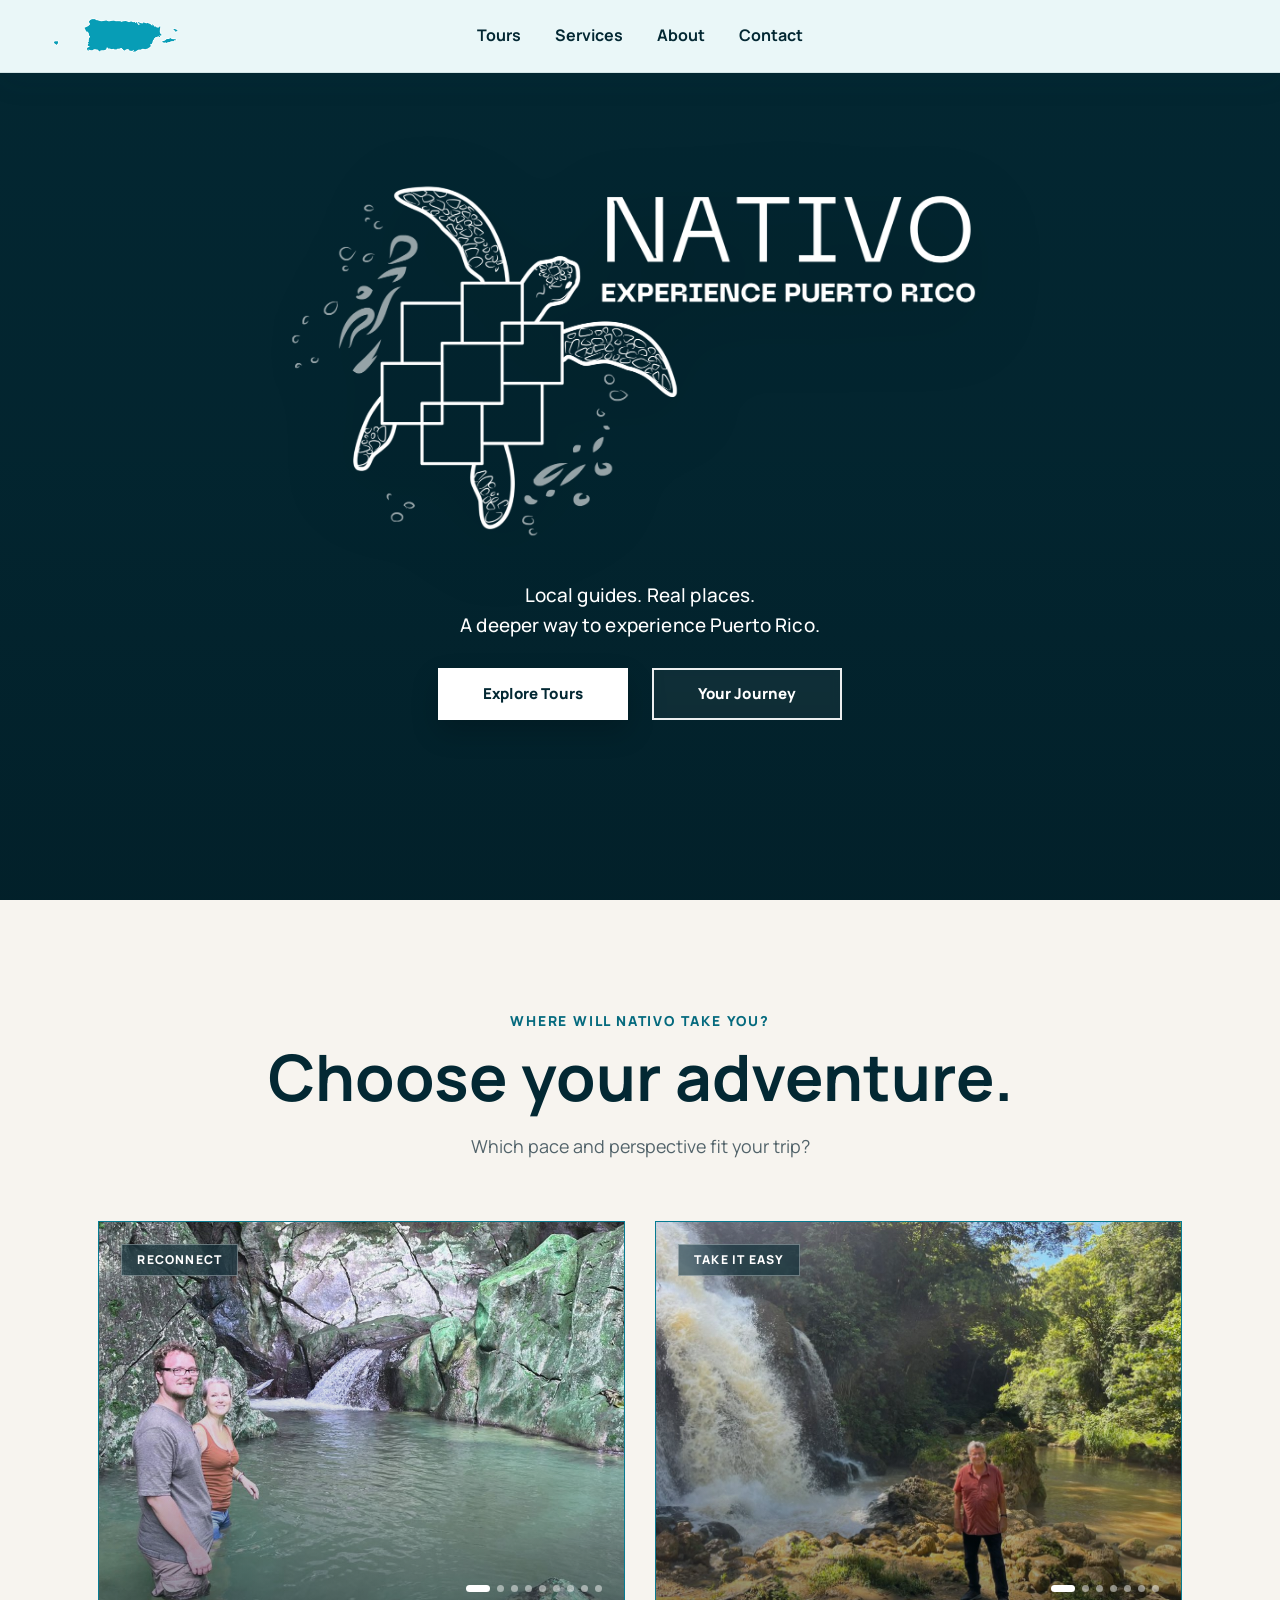
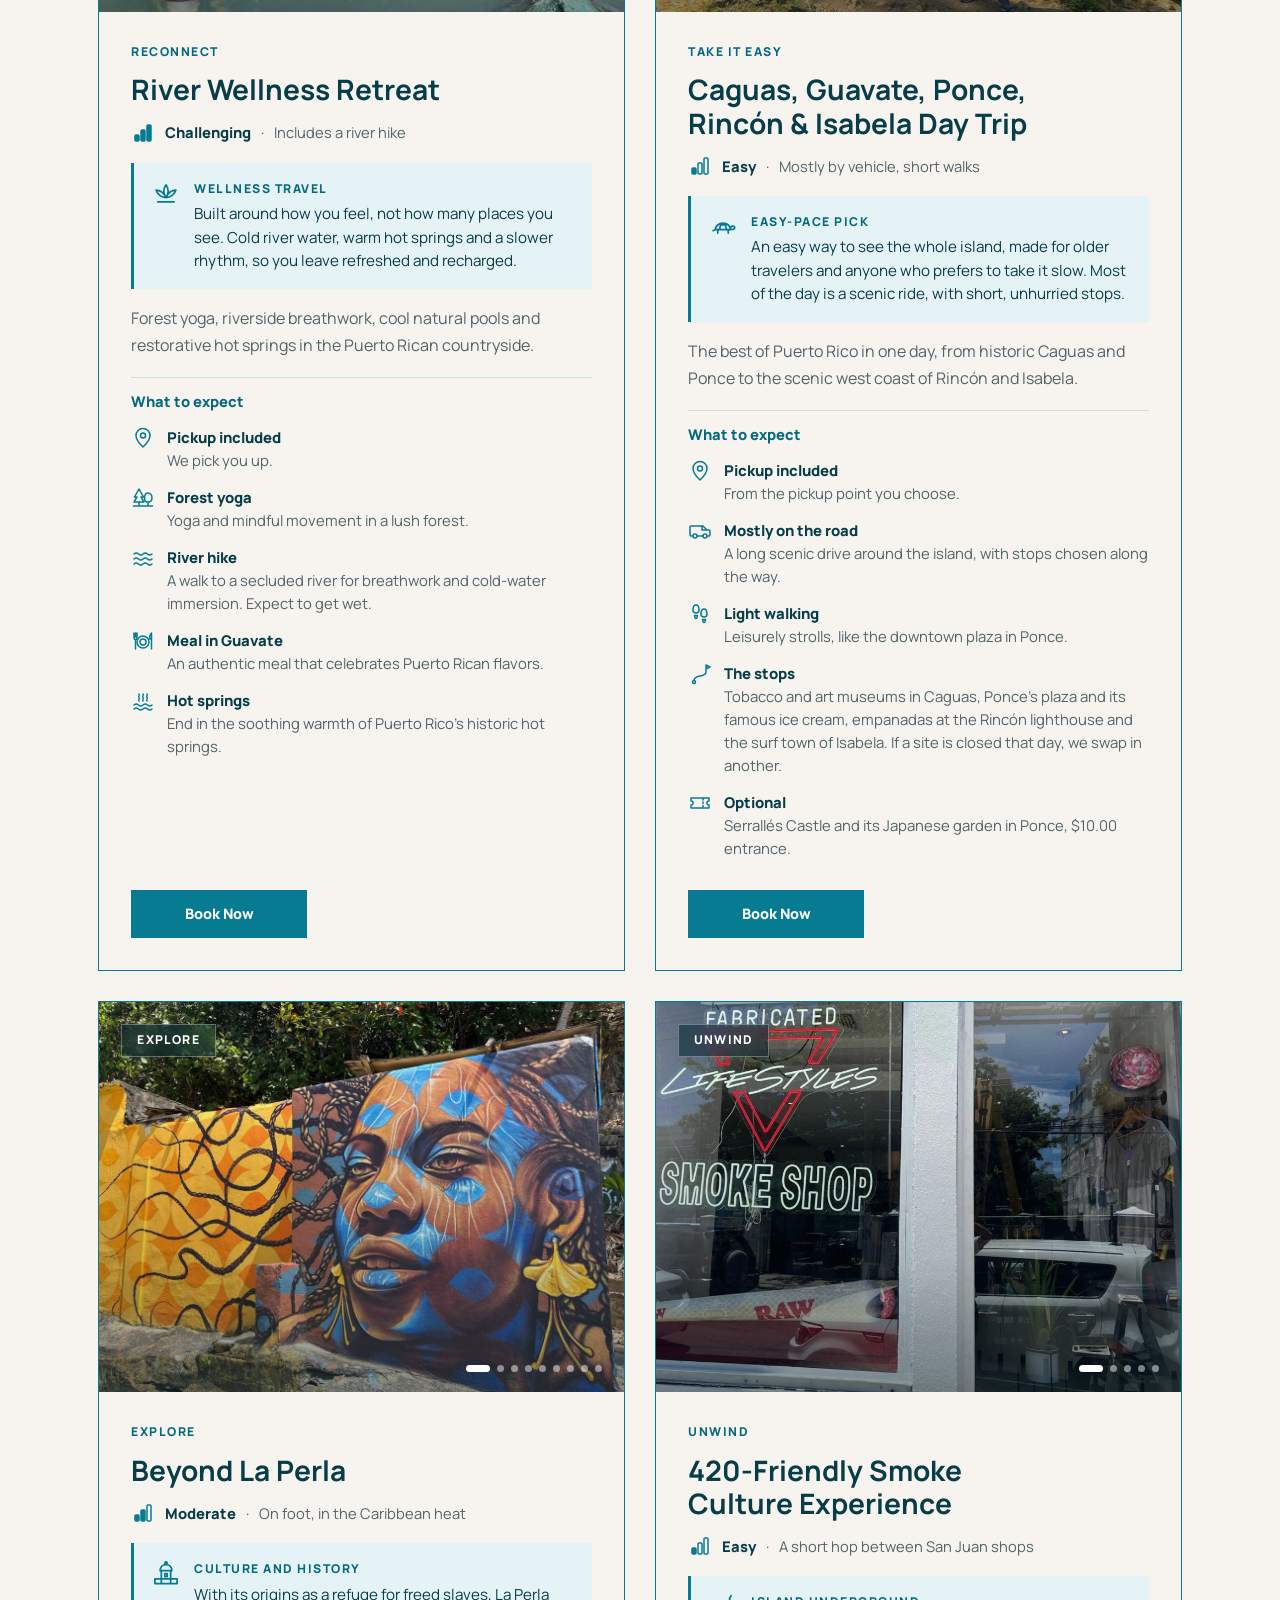
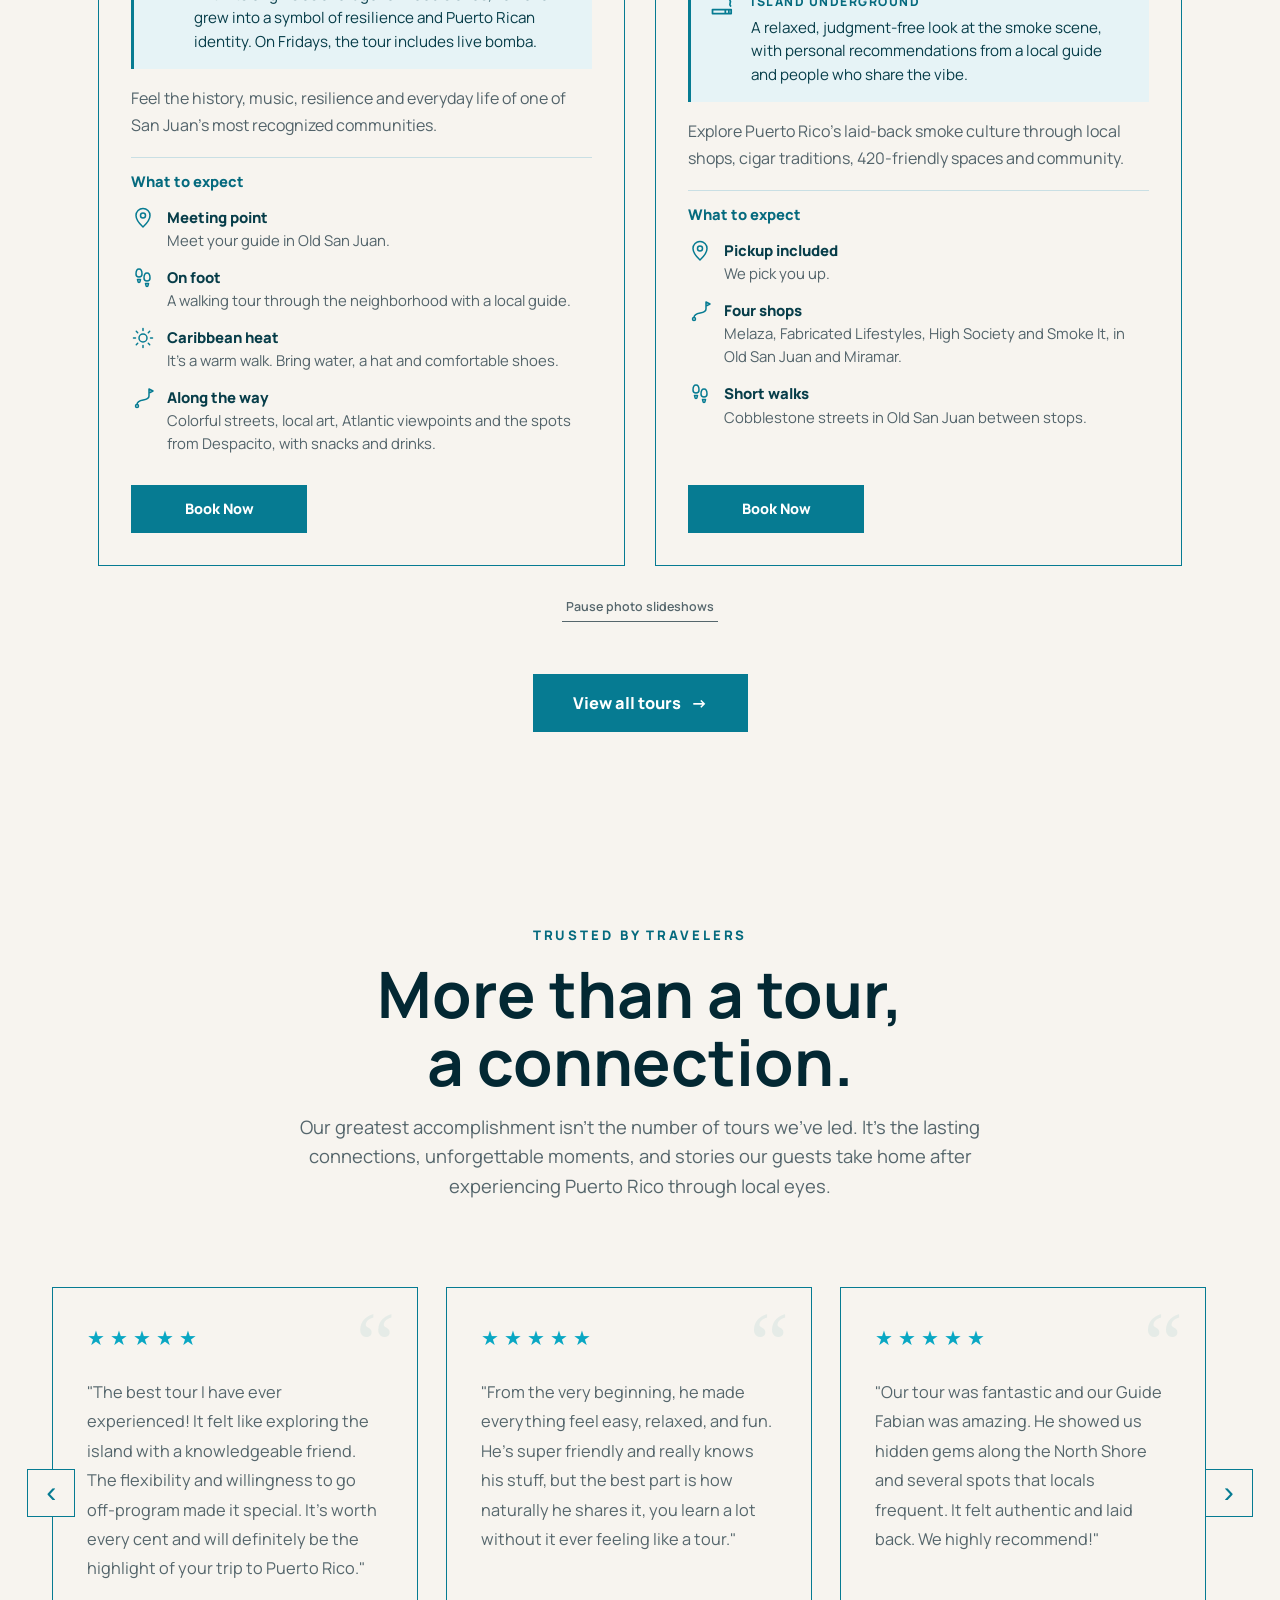
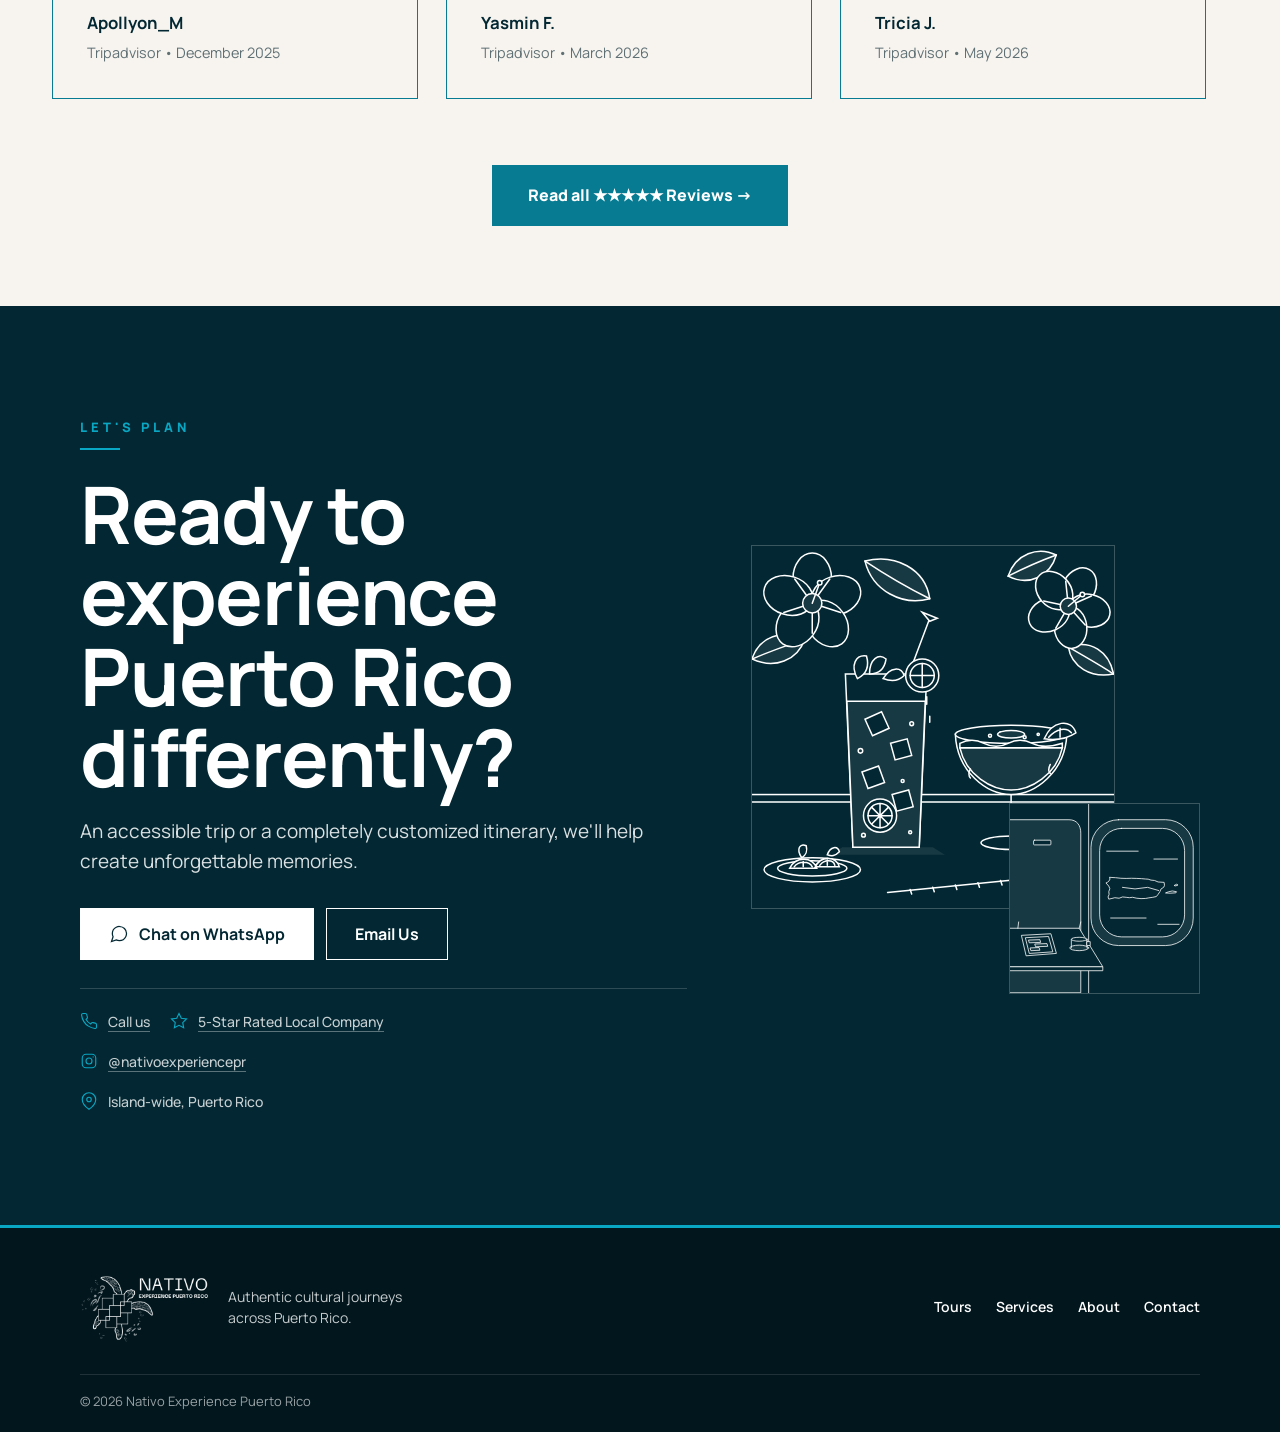
==== commit 34eb577b: "Actualizar el preview desde claude/dazzling-goldberg-v635wz" ====
--- a/preview/index.html
+++ b/preview/index.html
@@ -28,8 +28,8 @@
   document.head.insertAdjacentHTML("beforeend", '<link rel="stylesheet" href="https://fonts.googleapis.com/css2?family=Anton&family=Special+Elite&family=Pirata+One&family=VT323&family=Permanent+Marker&display=swap">');
 }
 </script>
-<link rel="stylesheet" href="styles.css?v=20261113">
-<link rel="stylesheet" href="halloween.css?v=20261113">
+<link rel="stylesheet" href="styles.css?v=20261113a">
+<link rel="stylesheet" href="halloween.css?v=20261113a">
 
 </head>
 
@@ -1328,7 +1328,7 @@
 
 </script>
 
-<script src="script.js?v=20261113"></script>
+<script src="script.js?v=20261113a"></script>
 
 </body>
 
--- a/preview/styles.css
+++ b/preview/styles.css
@@ -119,6 +119,19 @@
 
   box-shadow:
     0 10px 30px rgba(7,61,73,.07);
+}
+
+/* En pantallas táctiles, sin desenfoque: el fondo ya es casi
+   opaco, y la capa borrosa que se recompone a cada paso del
+   scroll pesaba en la GPU de los teléfonos */
+
+@media (hover:none){
+
+  .site-header{
+    backdrop-filter:none;
+    -webkit-backdrop-filter:none;
+  }
+
 }
 
 .nav-wrap{
@@ -4024,6 +4037,12 @@
   opacity:.15;
 }
 
+/* Los rótulos de las rutas apagadas se siguen leyendo */
+
+.tours-hero[data-ruta-activa] .tours-mapa .rt:where(:has(> text)){
+  opacity:.45;
+}
+
 .tours-hero[data-ruta-activa="south"] .rt[data-line="south"],
 .tours-hero[data-ruta-activa="west"] .rt[data-line="west"],
 .tours-hero[data-ruta-activa="inland"] .rt[data-line="inland"],
@@ -4078,6 +4097,25 @@
   display:none;
 }
 
+/* Un fundido al borde derecho avisa que la fila sigue de lado.
+   Es un degradado, no una máscara. Al final de la fila queda
+   después del último botón, sin taparlo */
+
+.tours-rutas::after{
+  content:"";
+
+  position:sticky;
+  right:0;
+
+  flex:0 0 40px;
+
+  margin-left:-8px;
+
+  pointer-events:none;
+
+  background:linear-gradient(90deg, rgba(3,40,51,0), var(--ocean) 85%);
+}
+
 .tours-ruta{
   display:inline-flex;
   flex-shrink:0;
@@ -4387,14 +4425,27 @@
 }
 
 /* Las fotos pasan como el paisaje por la ventana: es el mismo
-   carrusel del home (.tour-card-slide), sin sus puntos */
-
-.ventana-pantalla .tour-card-slide{
-  filter:saturate(1.08) contrast(1.05);
-}
+   carrusel del home (.tour-card-slide), sin sus puntos. Sin
+   filter: con veinte ventanas, Chrome en Android se quedaba sin
+   memoria de GPU y pintaba fotos vacías o fuera del marco. */
 
 .ventana-pantalla .tour-card-dots{
   display:none;
+}
+
+/* En pantallas táctiles las fotos solo se funden, sin el
+   acercamiento lento: cada foto que se escala es una capa más
+   para la GPU del teléfono */
+
+@media (hover:none){
+
+  .ventana-pantalla .tour-card-slide,
+  .ventana-pantalla .tour-card-slide.is-active{
+    transform:none;
+
+    transition:opacity 1.15s ease;
+  }
+
 }
 
 .ventana-crt{
@@ -4897,6 +4948,10 @@
     overflow:visible;
   }
 
+  .tours-rutas::after{
+    display:none;
+  }
+
 }
 
 /* En el celular el precio baja a su renglón y pierde el punto,
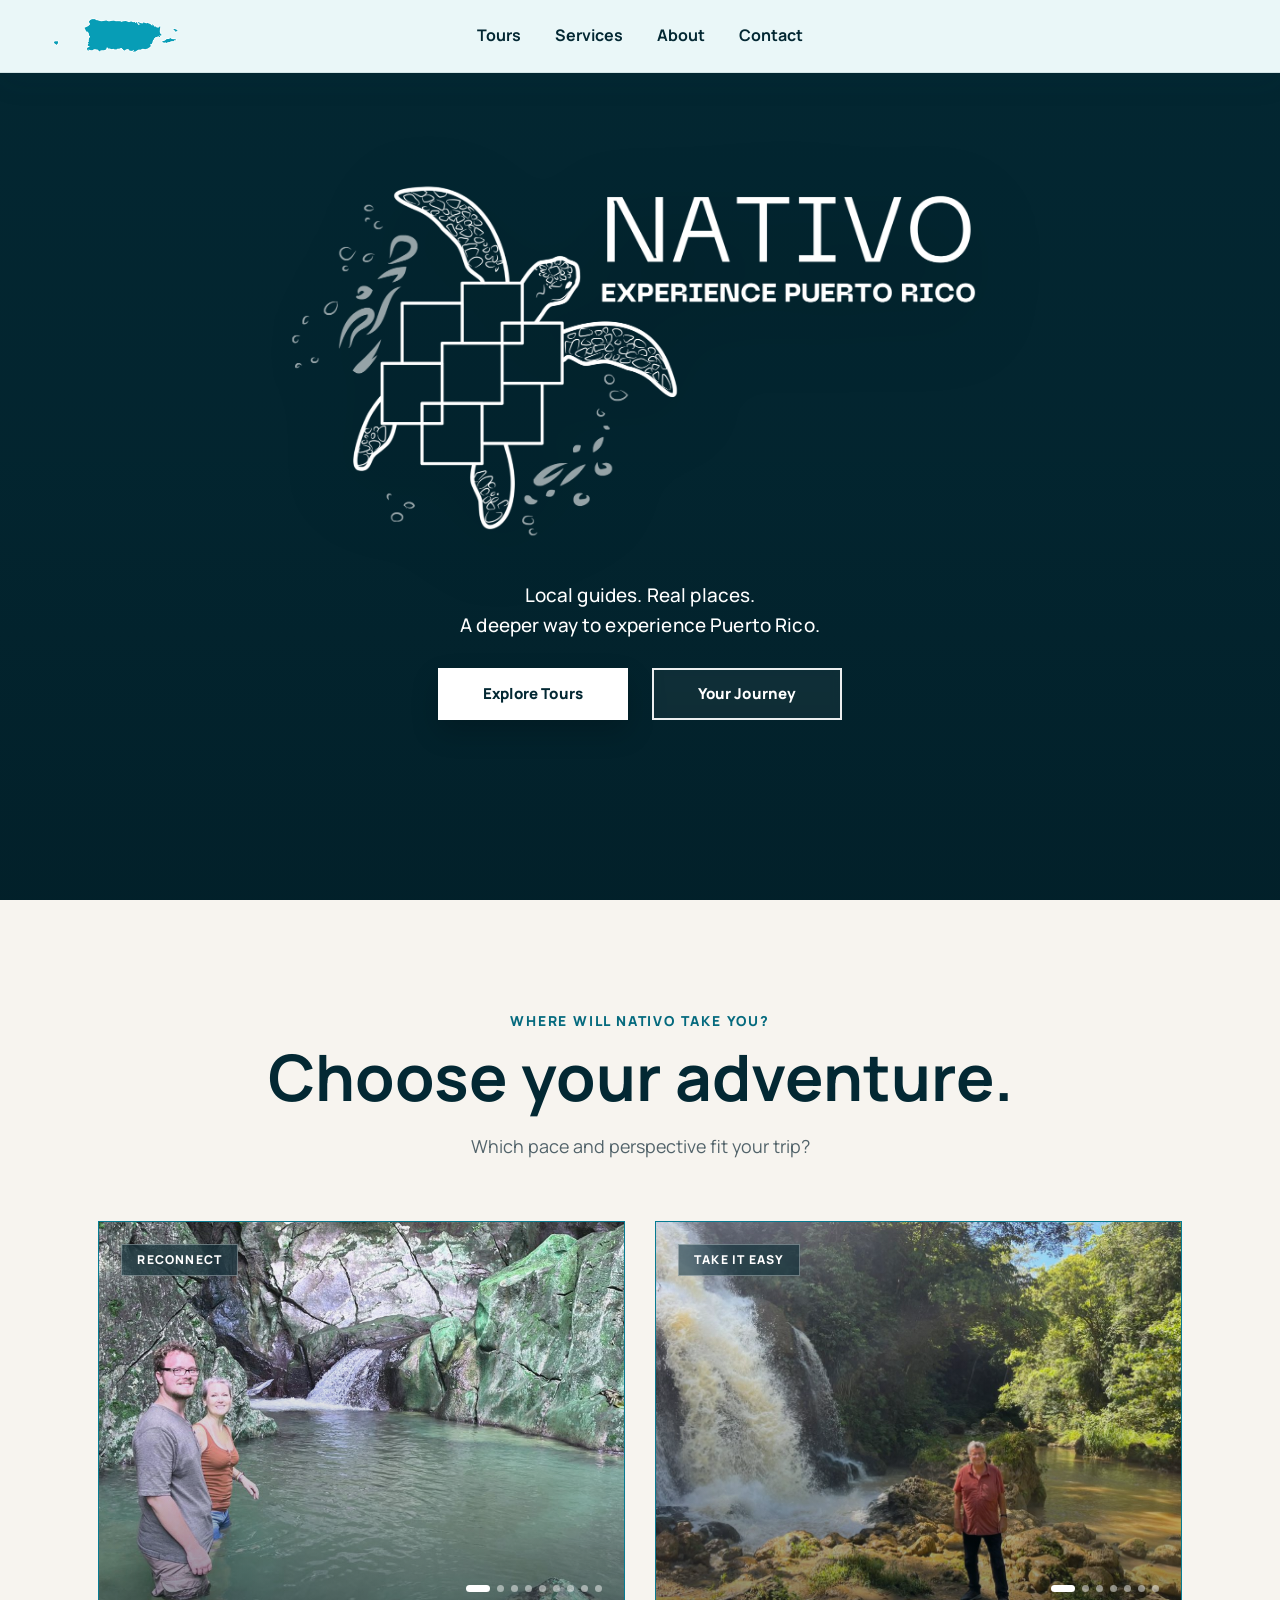
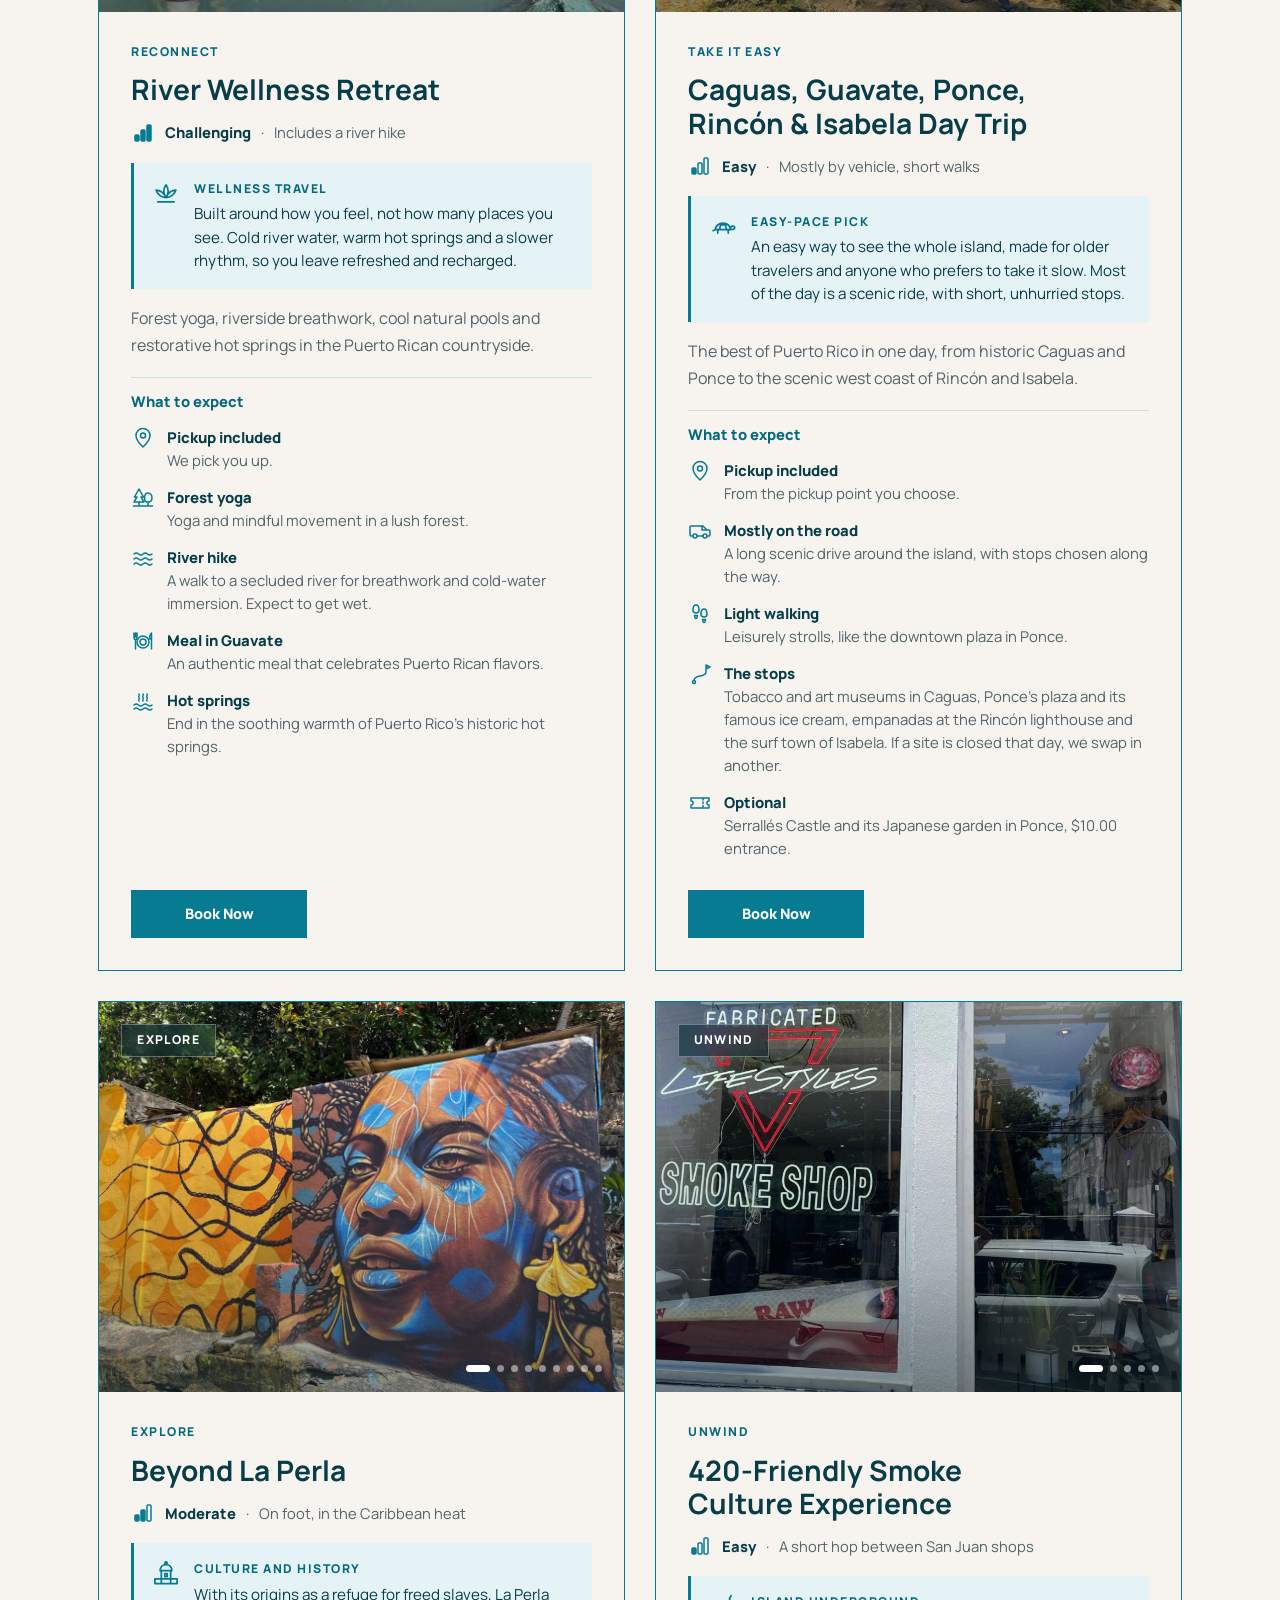
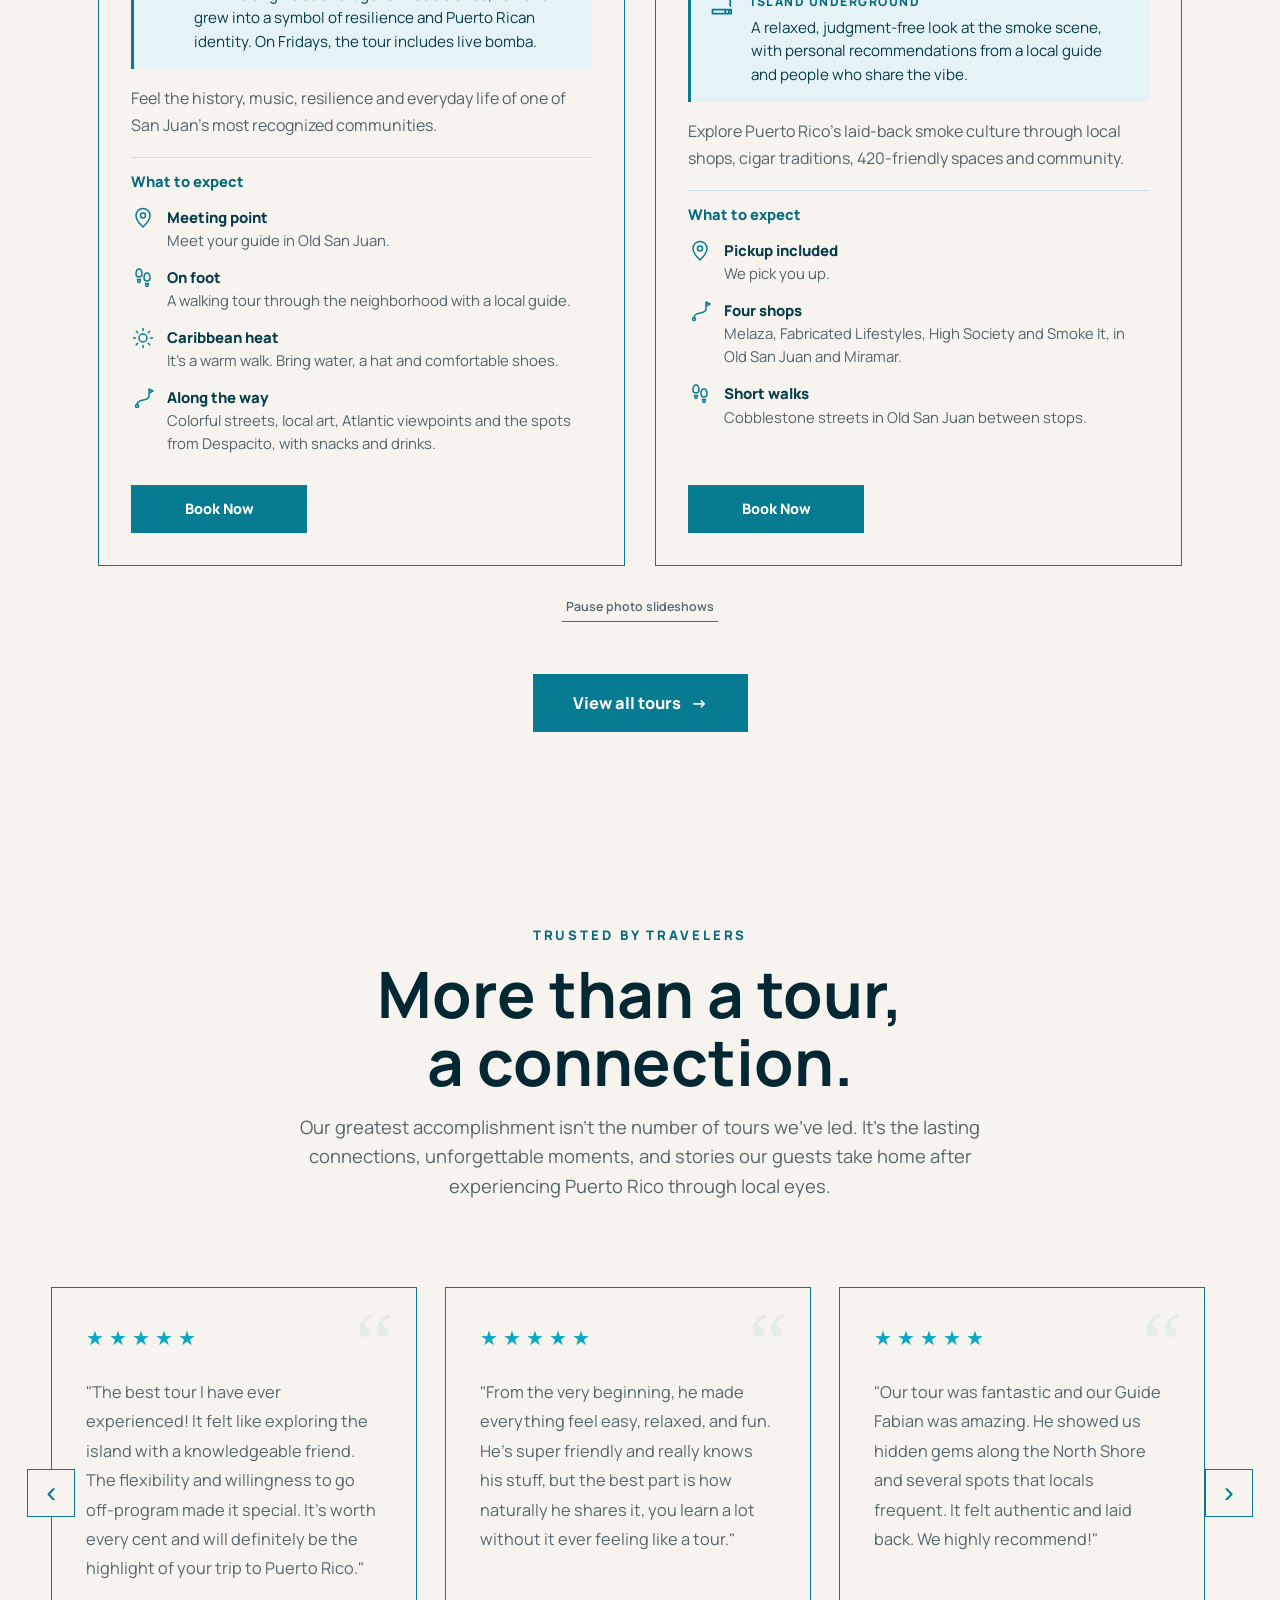
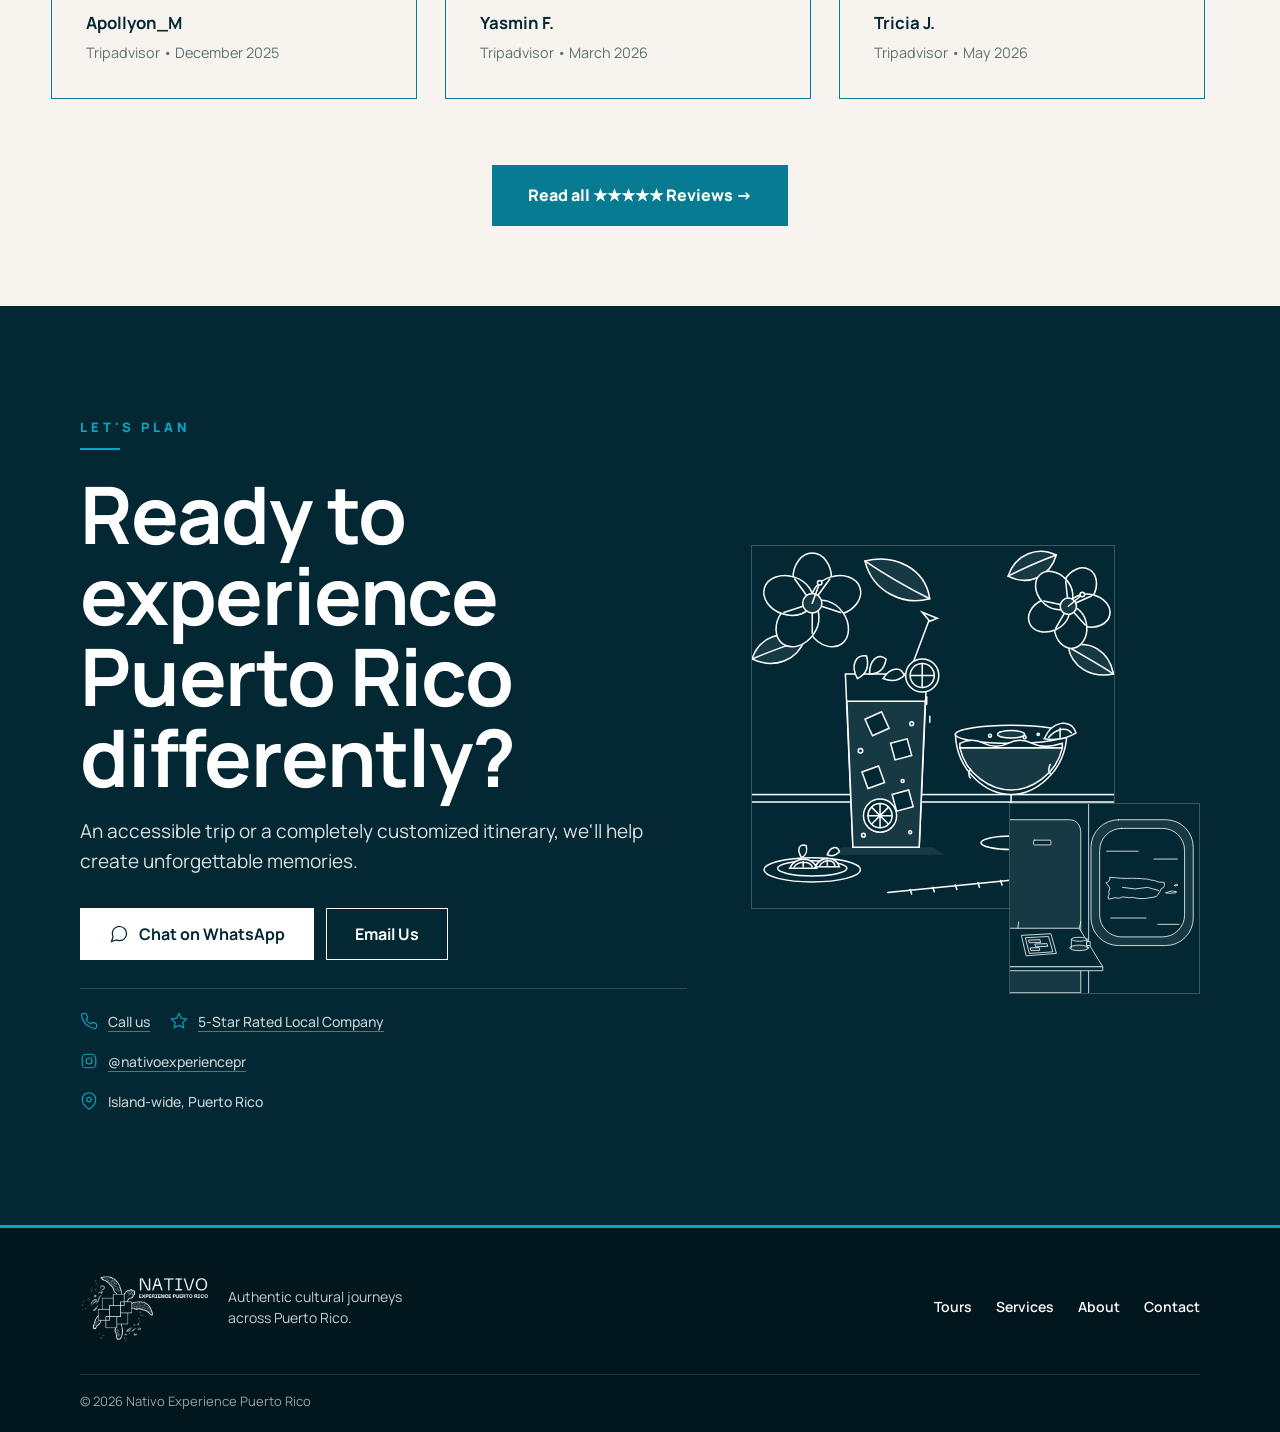
==== commit b0aae81d: "Actualizar el preview desde claude/dazzling-goldberg-v635wz" ====
--- a/preview/index.html
+++ b/preview/index.html
@@ -28,8 +28,8 @@
   document.head.insertAdjacentHTML("beforeend", '<link rel="stylesheet" href="https://fonts.googleapis.com/css2?family=Anton&family=Special+Elite&family=Pirata+One&family=VT323&family=Permanent+Marker&display=swap">');
 }
 </script>
-<link rel="stylesheet" href="styles.css?v=20261113a">
-<link rel="stylesheet" href="halloween.css?v=20261113a">
+<link rel="stylesheet" href="styles.css?v=20261113b">
+<link rel="stylesheet" href="halloween.css?v=20261113b">
 
 </head>
 
@@ -1328,7 +1328,7 @@
 
 </script>
 
-<script src="script.js?v=20261113a"></script>
+<script src="script.js?v=20261113b"></script>
 
 </body>
 
--- a/preview/styles.css
+++ b/preview/styles.css
@@ -4074,6 +4074,48 @@
   }
 }
 
+/* En pantallas táctiles el pulso cambia el radio y no se escala:
+   una animación de transform u opacity sube el mapa a la GPU y
+   arrastra consigo el mapa entero y la fila de botones, que en
+   Chrome de Android salían corruptos. El radio va de .6 a 1.8
+   veces el del círculo, como la escala. */
+
+@media (hover:none){
+
+  .tours-mapa .pulse{
+    animation-name:mapa-pulso-radio;
+  }
+
+  .tours-mapa .mapa-angulo .pulse{
+    animation-name:mapa-pulso-radio-m;
+  }
+
+}
+
+@keyframes mapa-pulso-radio{
+  0%{
+    r:18px;
+    stroke-opacity:1;
+  }
+
+  100%{
+    r:54px;
+    stroke-opacity:0;
+  }
+}
+
+@keyframes mapa-pulso-radio-m{
+  0%{
+    r:19px;
+    stroke-opacity:1;
+  }
+
+  100%{
+    r:58px;
+    stroke-opacity:0;
+  }
+}
+
 
 /* ==========================================
 PÁGINA DE TOURS — BOTONES DE RUTA
@@ -4098,22 +4140,32 @@
 }
 
 /* Un fundido al borde derecho avisa que la fila sigue de lado.
-   Es un degradado, no una máscara. Al final de la fila queda
-   después del último botón, sin taparlo */
-
-.tours-rutas::after{
+   Va en el contenedor, quieto, y no dentro de la fila: un
+   elemento sticky dentro de lo que se desliza es una capa más
+   de GPU. El relleno derecho de la fila deja el último botón
+   entero cuando se llega al final. */
+
+.tours-hero .cierre-wrap{
+  position:relative;
+}
+
+.tours-hero .cierre-wrap::after{
   content:"";
 
-  position:sticky;
-  right:0;
-
-  flex:0 0 40px;
-
-  margin-left:-8px;
+  position:absolute;
+  right:20px;
+  bottom:4px;
+
+  width:40px;
+  height:44px;
 
   pointer-events:none;
 
   background:linear-gradient(90deg, rgba(3,40,51,0), var(--ocean) 85%);
+}
+
+.tours-rutas{
+  padding-right:40px;
 }
 
 .tours-ruta{
@@ -4443,7 +4495,11 @@
   .ventana-pantalla .tour-card-slide.is-active{
     transform:none;
 
-    transition:opacity 1.15s ease;
+    /* Sin fundido: Chrome sube a la GPU cada foto que se funde,
+       y con ella todo lo que va encima (la cortina y las
+       ventanas siguientes) en una capa gigante. En Android eso
+       dejaba la cortina sin fondo y la foto encima del título. */
+    transition:none;
   }
 
 }
@@ -4948,7 +5004,11 @@
     overflow:visible;
   }
 
-  .tours-rutas::after{
+  .tours-rutas{
+    padding-right:0;
+  }
+
+  .tours-hero .cierre-wrap::after{
     display:none;
   }
 
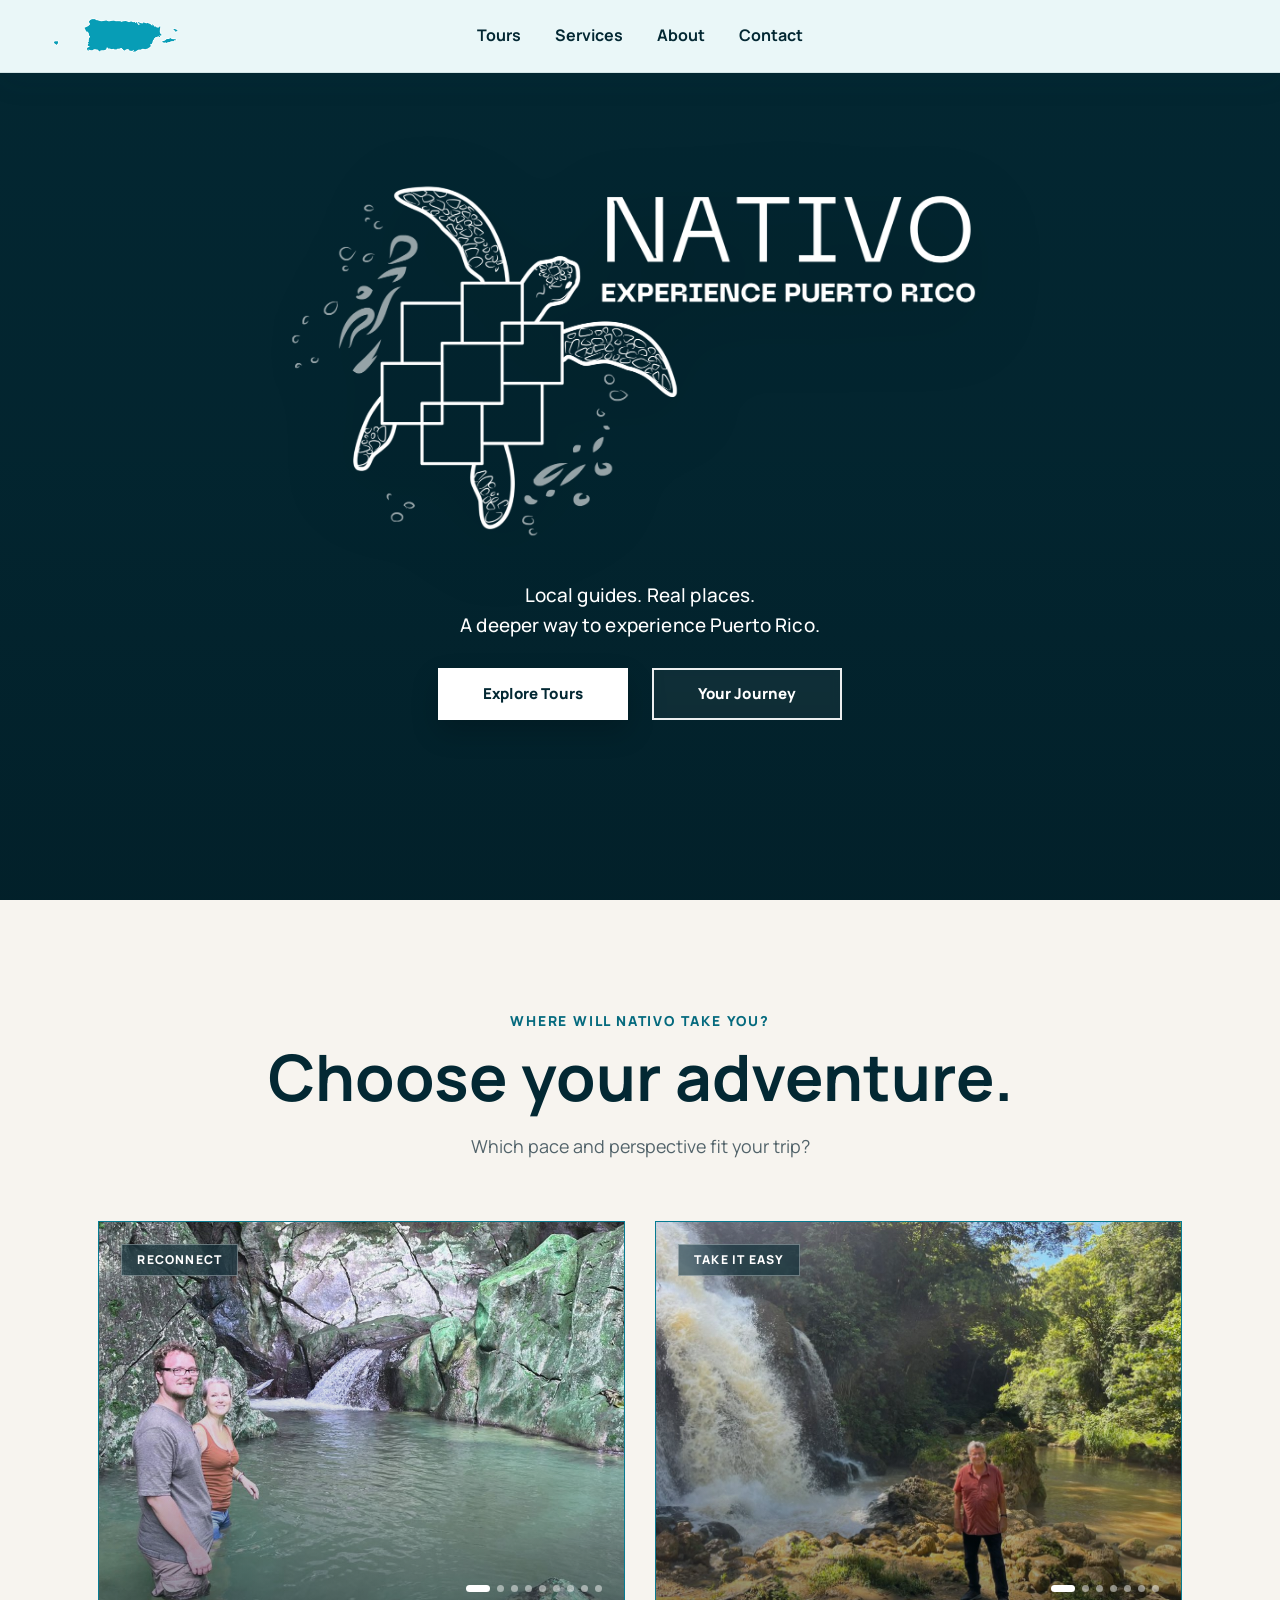
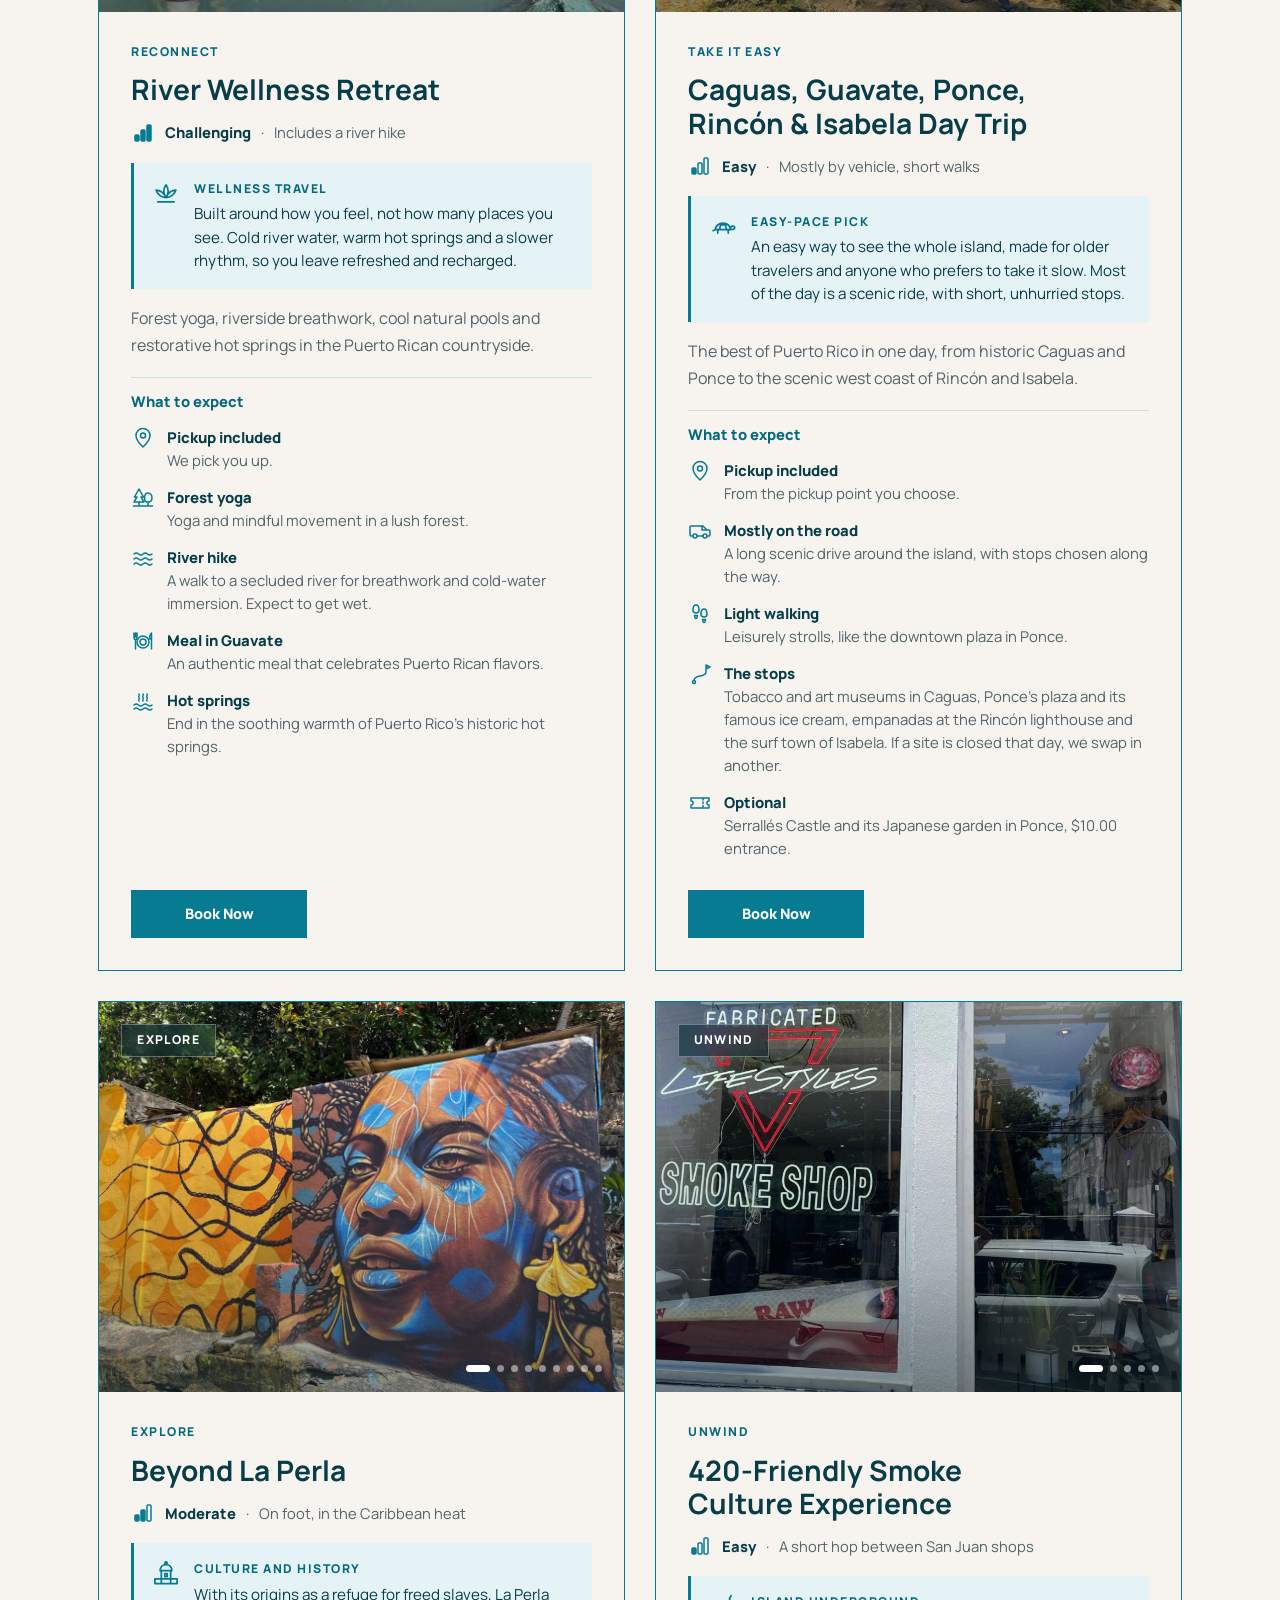
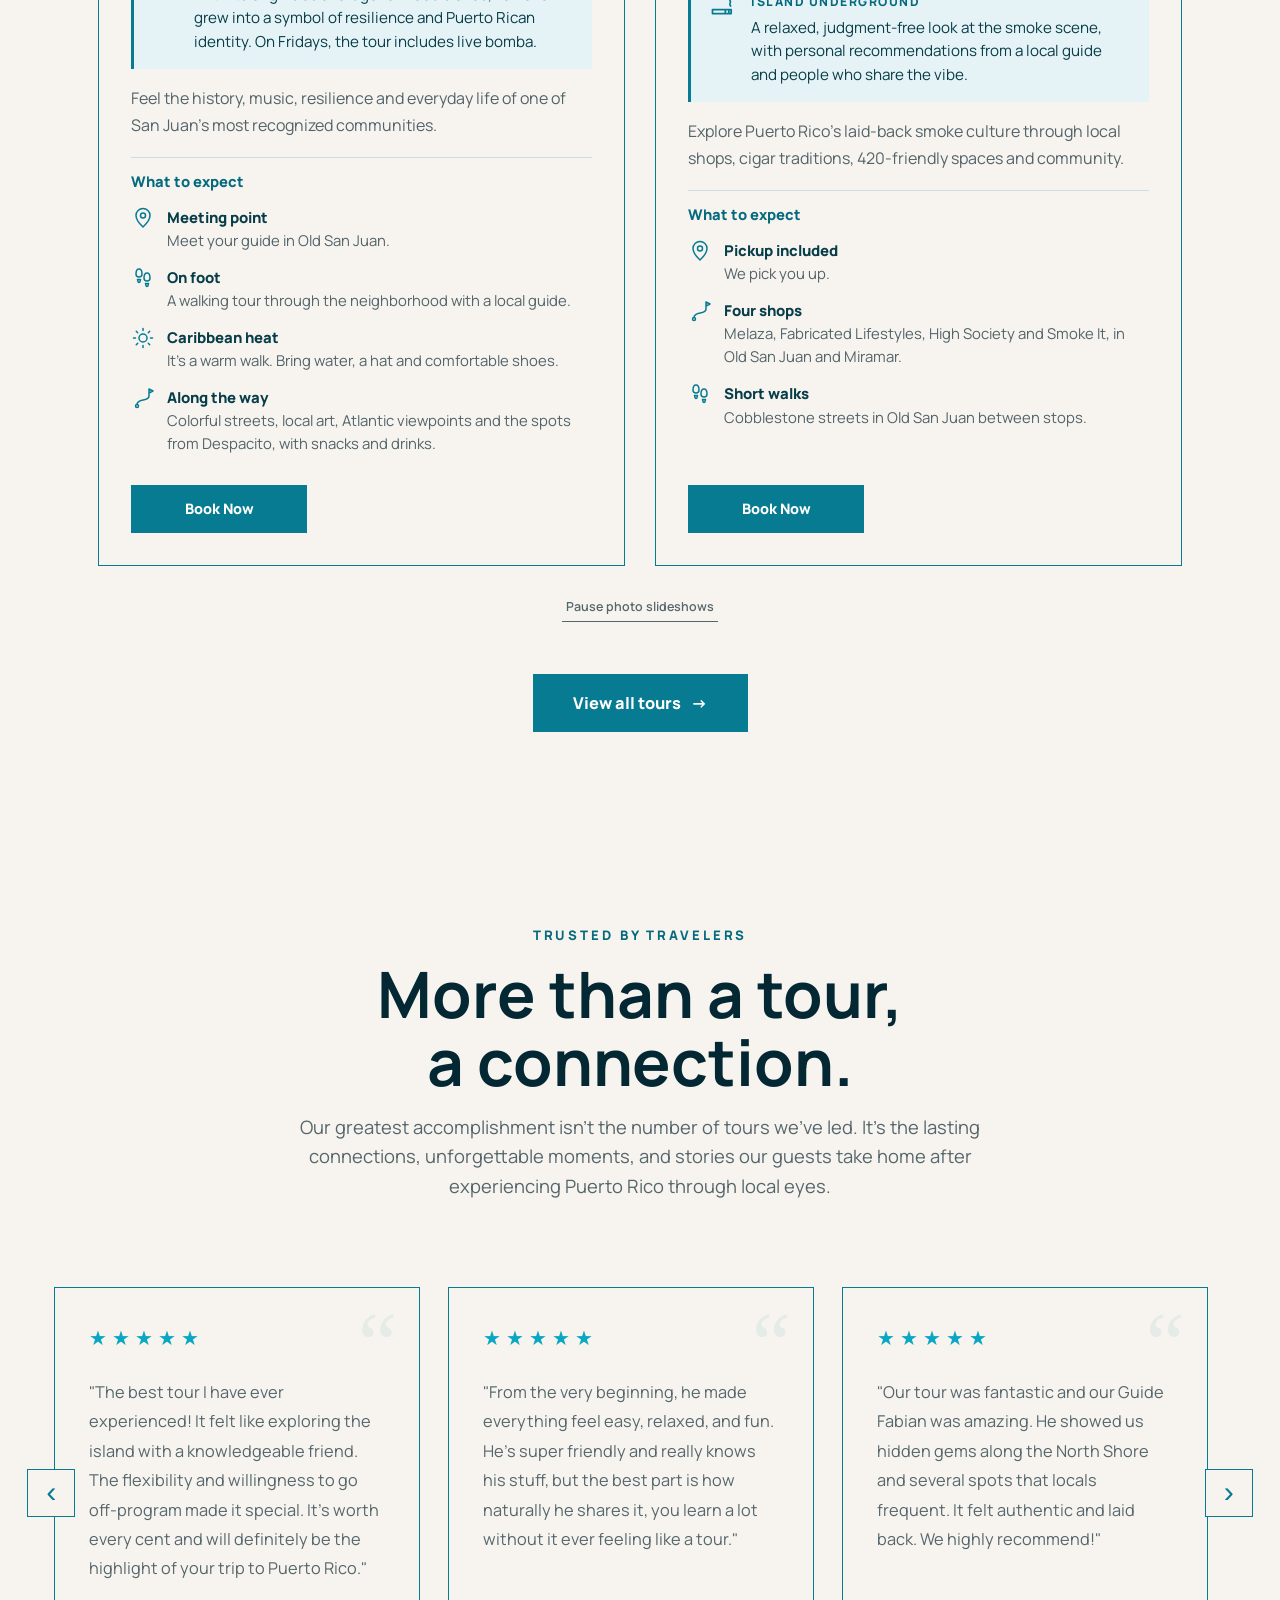
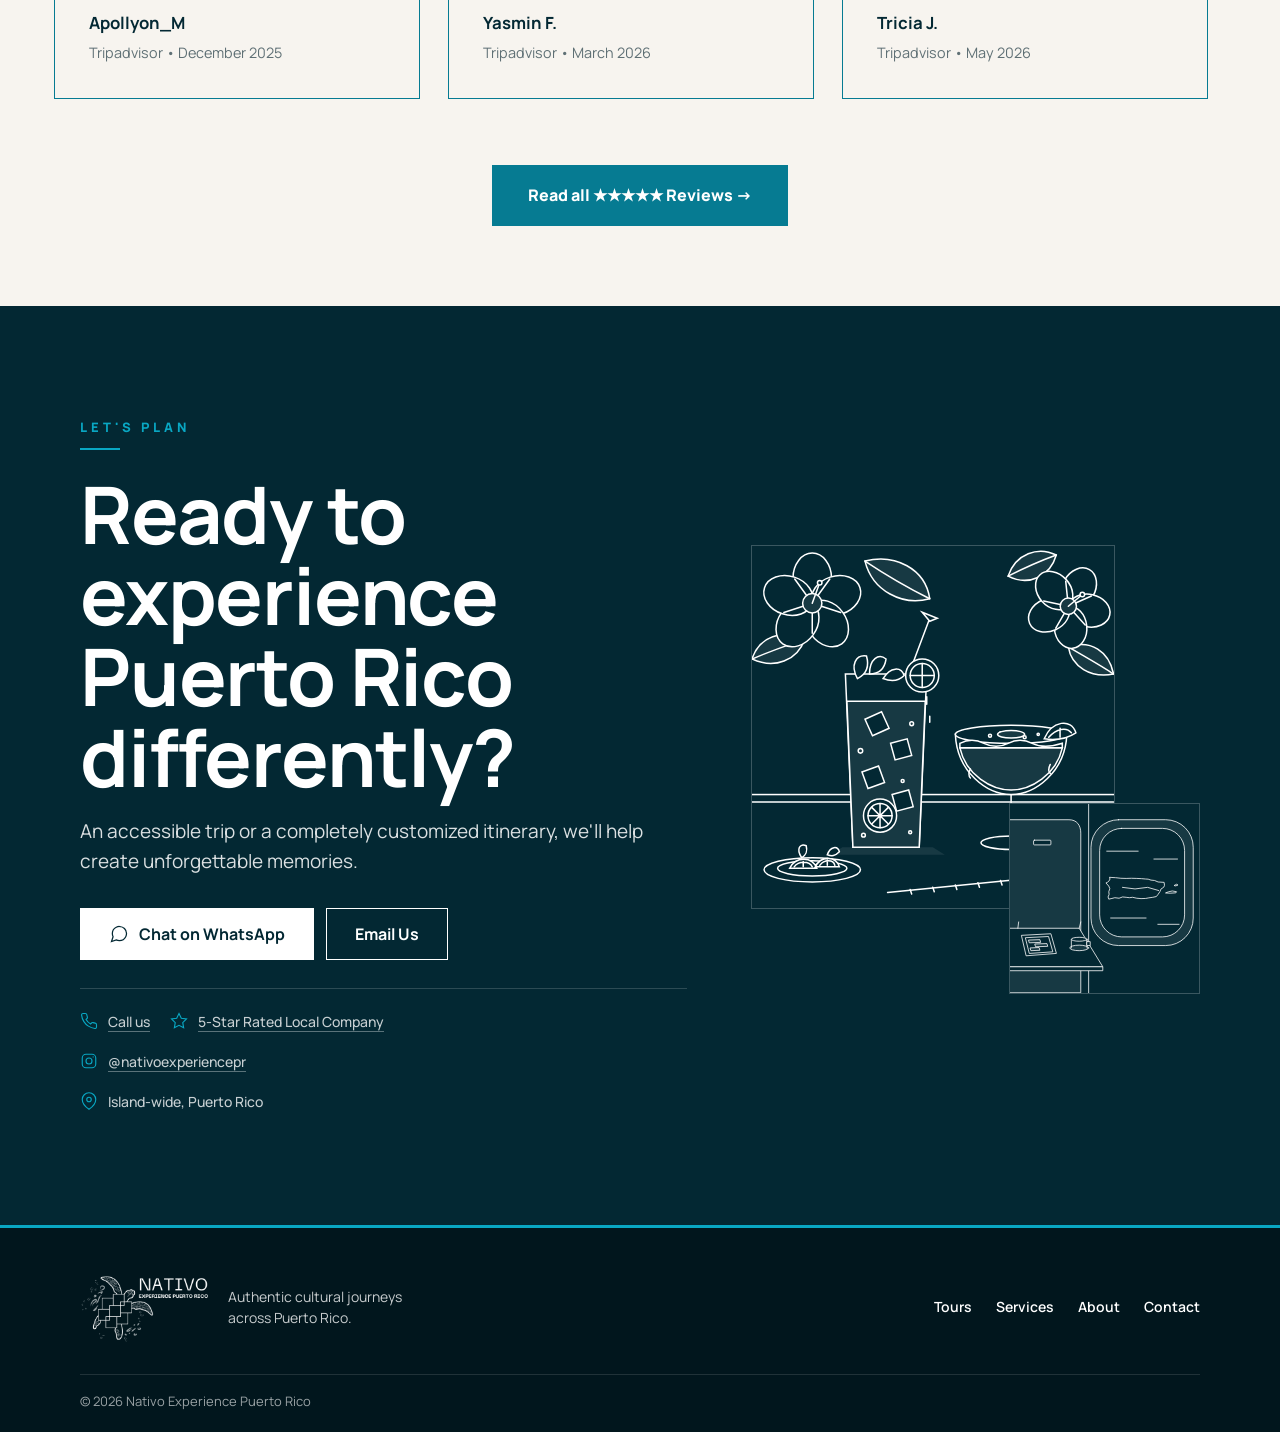
==== commit ab4b1a92: "Actualizar el preview desde claude/dazzling-goldberg-v635wz" ====
--- a/preview/index.html
+++ b/preview/index.html
@@ -28,8 +28,8 @@
   document.head.insertAdjacentHTML("beforeend", '<link rel="stylesheet" href="https://fonts.googleapis.com/css2?family=Anton&family=Special+Elite&family=Pirata+One&family=VT323&family=Permanent+Marker&display=swap">');
 }
 </script>
-<link rel="stylesheet" href="styles.css?v=20261113b">
-<link rel="stylesheet" href="halloween.css?v=20261113b">
+<link rel="stylesheet" href="styles.css?v=20261113c">
+<link rel="stylesheet" href="halloween.css?v=20261113c">
 
 </head>
 
@@ -1328,7 +1328,7 @@
 
 </script>
 
-<script src="script.js?v=20261113b"></script>
+<script src="script.js?v=20261113c"></script>
 
 </body>
 
--- a/preview/styles.css
+++ b/preview/styles.css
@@ -125,7 +125,7 @@
    opaco, y la capa borrosa que se recompone a cada paso del
    scroll pesaba en la GPU de los teléfonos */
 
-@media (hover:none){
+@media (hover:none), (any-pointer:coarse){
 
   .site-header{
     backdrop-filter:none;
@@ -4080,7 +4080,7 @@
    Chrome de Android salían corruptos. El radio va de .6 a 1.8
    veces el del círculo, como la escala. */
 
-@media (hover:none){
+@media (hover:none), (any-pointer:coarse){
 
   .tours-mapa .pulse{
     animation-name:mapa-pulso-radio;
@@ -4485,11 +4485,17 @@
   display:none;
 }
 
-/* En pantallas táctiles las fotos solo se funden, sin el
-   acercamiento lento: cada foto que se escala es una capa más
-   para la GPU del teléfono */
-
-@media (hover:none){
+/* Pantallas táctiles. La condición no es solo (hover:none):
+   algunos Samsung (el Z Flip 7, por ejemplo) le dicen a Chrome
+   que tienen ratón, y con eso no les llegaba ninguno de estos
+   arreglos. (any-pointer:coarse) es verdad en cualquier aparato
+   con pantalla táctil.
+
+   Las fotos cambian sin fundido ni acercamiento, y la ventana
+   pierde los desenfoques grandes: con la GPU de esos teléfonos
+   salían franjas alrededor del marco. */
+
+@media (hover:none), (any-pointer:coarse){
 
   .ventana-pantalla .tour-card-slide,
   .ventana-pantalla .tour-card-slide.is-active{
@@ -4500,6 +4506,28 @@
        ventanas siguientes) en una capa gigante. En Android eso
        dejaba la cortina sin fondo y la foto encima del título. */
     transition:none;
+  }
+
+  .ventana-resplandor{
+    box-shadow:0 18px 50px 0 rgb(var(--brillo-medio, 9 167 195) / .35);
+  }
+
+  .ventana-aro{
+    box-shadow:
+      inset 0 0 0 1.5px rgba(9,167,195,.7),
+      inset 0 3px 6px rgba(0,0,0,.6);
+  }
+
+  .ventana-pantalla{
+    box-shadow:0 0 0 1.5px rgba(170,240,255,.55);
+  }
+
+  .ventana .ventana-crt{
+    box-shadow:none;
+  }
+
+  .ventana .ventana-cortina{
+    box-shadow:inset 0 -1px 0 rgba(170,240,255,.35);
   }
 
 }
@@ -4602,7 +4630,9 @@
   max-height:100%;
   padding:24px 12% 24px;
 
-  background:linear-gradient(180deg, #0f3d49 0%, #0a3039 70%, #082832 100%);
+  /* El color sólido va debajo del degradado: si un teléfono no
+     pinta el degradado, la cortina sigue tapando la foto */
+  background:#0a3039 linear-gradient(180deg, #0f3d49 0%, #0a3039 70%, #082832 100%);
 
   box-shadow:
     0 6px 14px rgba(0,0,0,.45),
